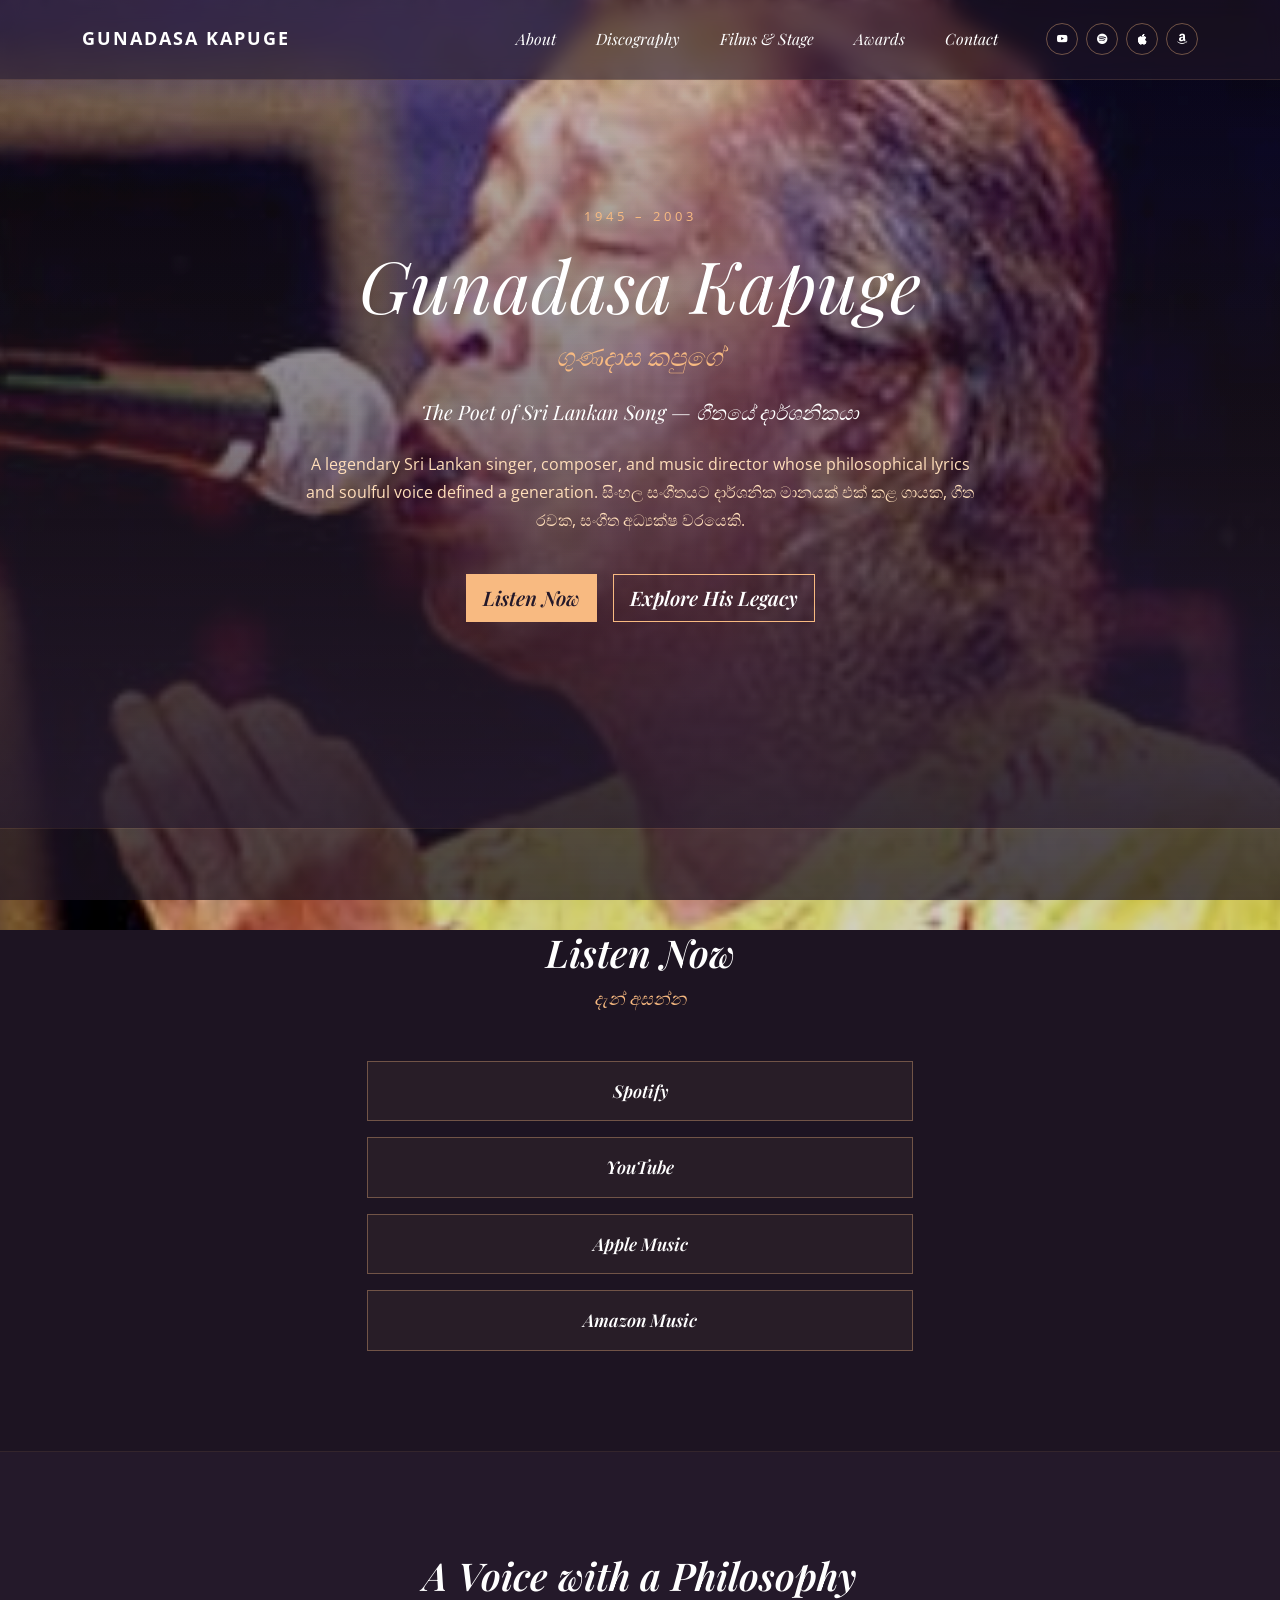
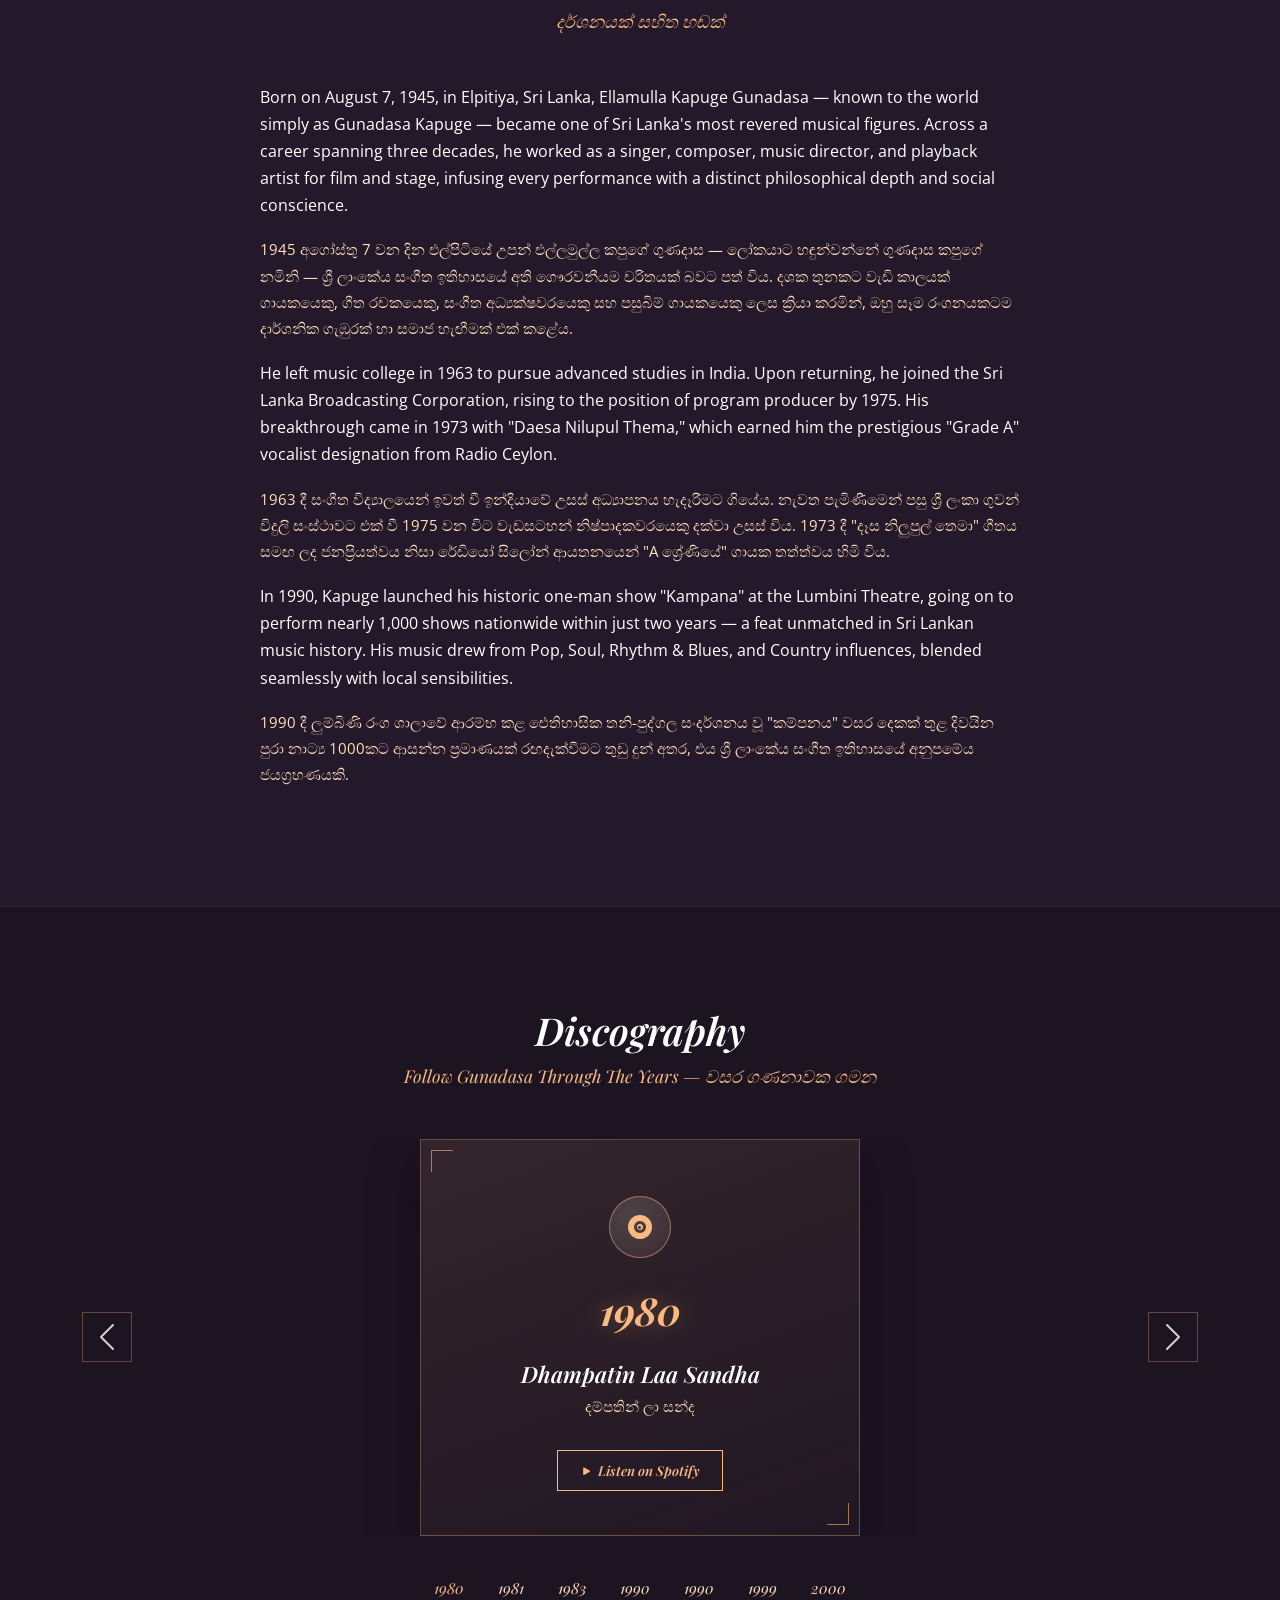
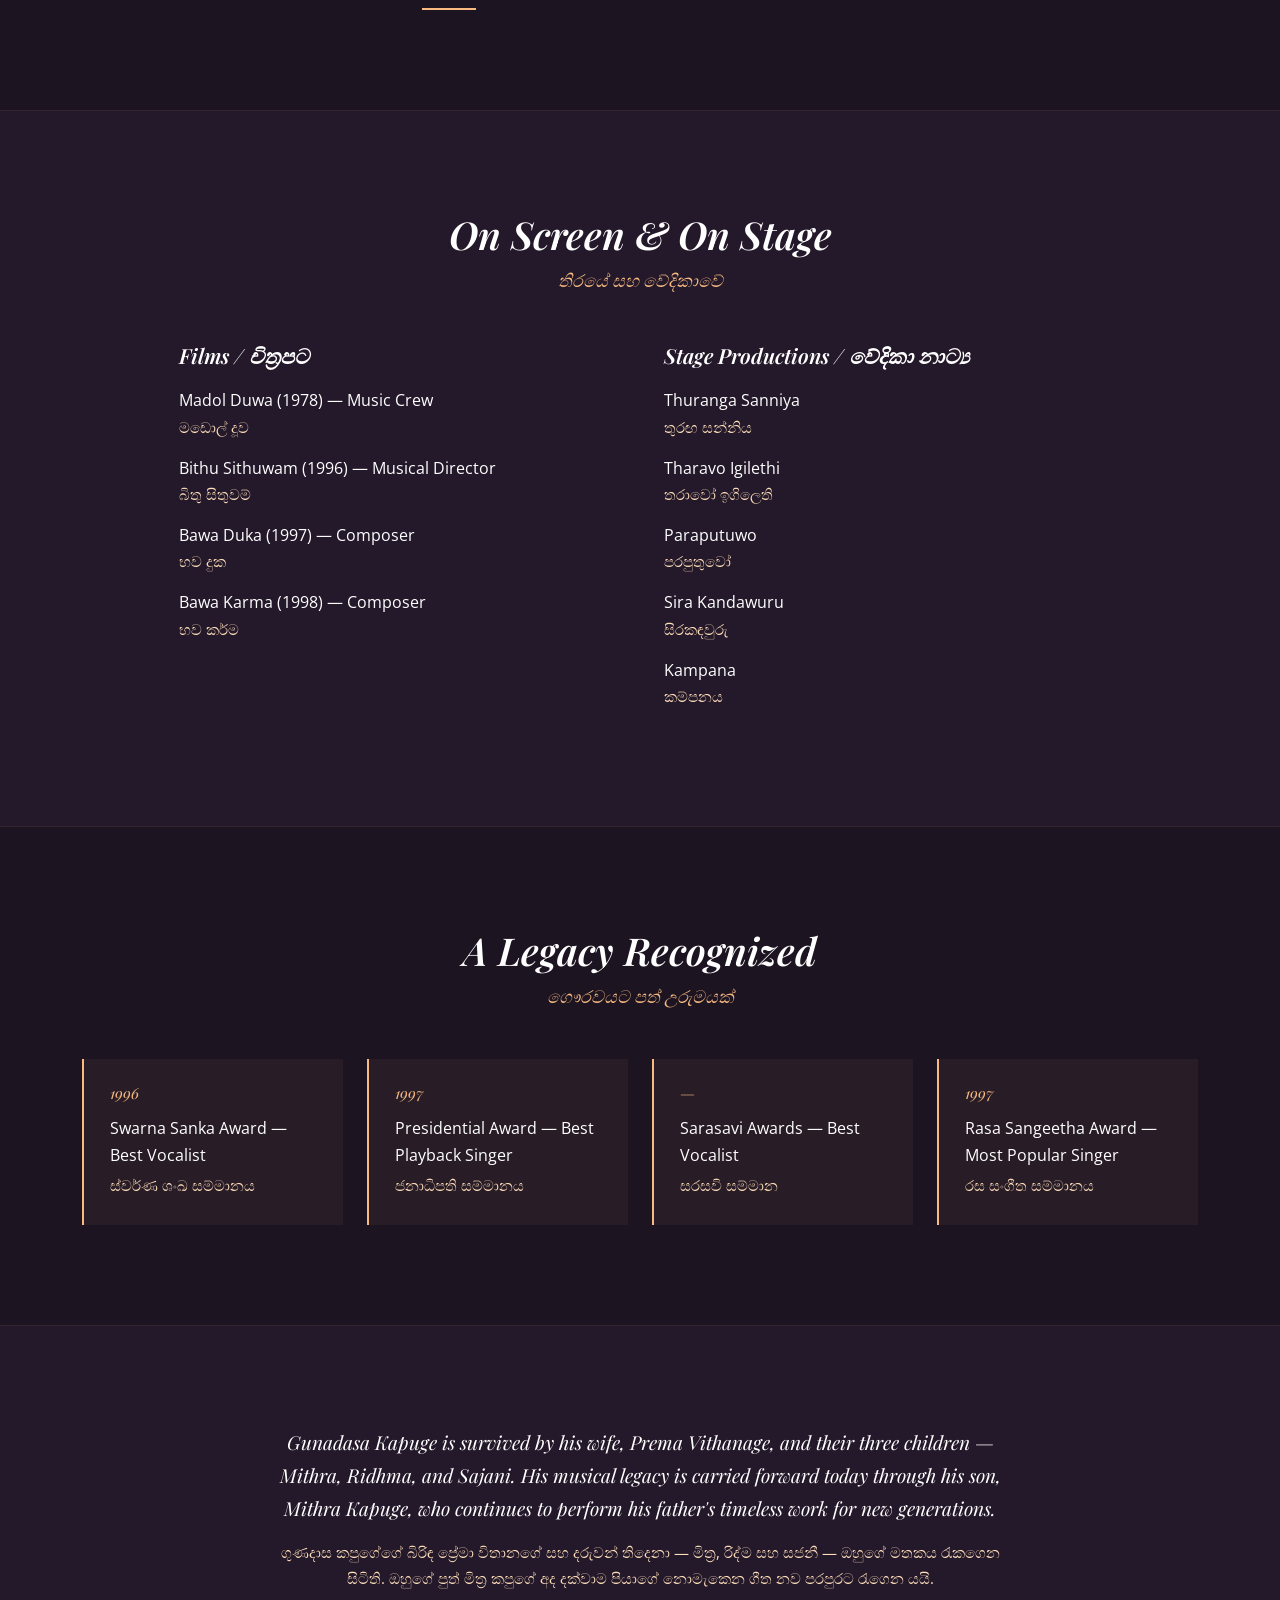
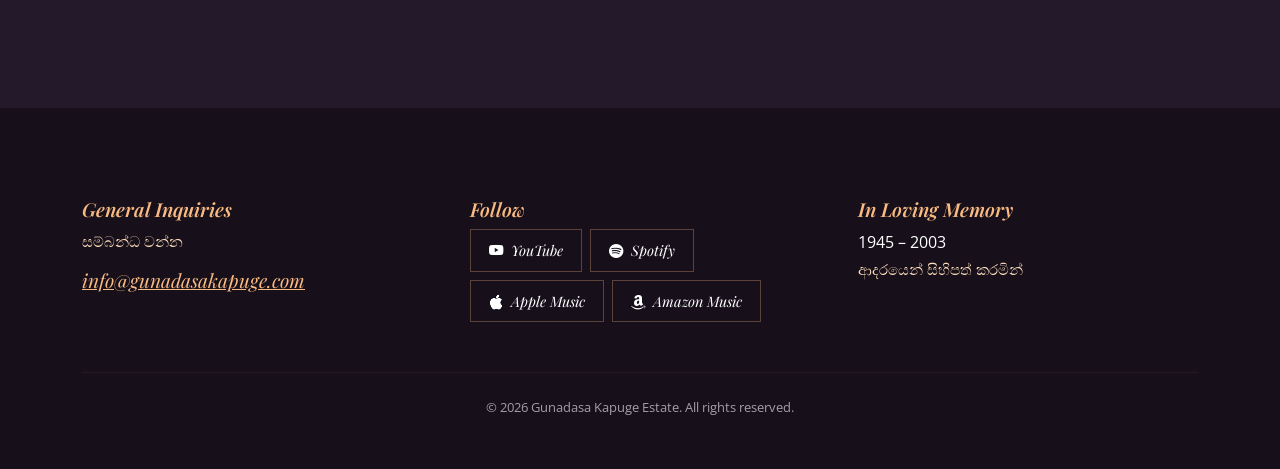
==== index.html @ 377a2db7 "Initial commit: Gunadasa Kapuge tribute website Bilingual (English/Sinhala) static site modeled on g" ====
<!DOCTYPE html>
<html lang="en">
<head>
<meta charset="UTF-8">
<meta name="viewport" content="width=device-width, initial-scale=1.0">
<title>Gunadasa Kapuge | ගුණදාස කපුගේ</title>

<link rel="preconnect" href="https://fonts.googleapis.com">
<link href="https://fonts.googleapis.com/css2?family=Playfair+Display:ital,wght@0,400;0,600;0,700;1,400;1,600&family=Open+Sans:wght@400;600&display=swap" rel="stylesheet">

<link href="https://cdn.jsdelivr.net/npm/bootstrap@5.3.3/dist/css/bootstrap.min.css" rel="stylesheet">
<link href="https://cdn.jsdelivr.net/npm/bootstrap-icons@1.11.3/font/bootstrap-icons.min.css" rel="stylesheet">
<link rel="stylesheet" href="style.css">
</head>
<body>

<div class="bg-fixed"></div>

<!-- NAVBAR -->
<nav class="navbar navbar-expand-lg navbar-dark fixed-top site-navbar">
  <div class="container">
    <a class="navbar-brand" href="#top">GUNADASA KAPUGE</a>
    <button class="navbar-toggler" type="button" data-bs-toggle="collapse" data-bs-target="#mainNav" aria-label="Toggle navigation menu">
      <span class="navbar-toggler-icon"></span>
    </button>
    <div class="collapse navbar-collapse justify-content-end" id="mainNav">
      <ul class="navbar-nav align-items-lg-center gap-lg-4">
        <li class="nav-item"><a class="nav-link" href="#about">About</a></li>
        <li class="nav-item"><a class="nav-link" href="#discography">Discography</a></li>
        <li class="nav-item"><a class="nav-link" href="#films">Films &amp; Stage</a></li>
        <li class="nav-item"><a class="nav-link" href="#awards">Awards</a></li>
        <li class="nav-item"><a class="nav-link" href="#contact">Contact</a></li>
        <li class="nav-item d-flex gap-2 mt-3 mt-lg-0 ms-lg-3">
          <a class="social-icon" href="https://www.youtube.com/results?search_query=Gunadasa+Kapuge" target="_blank" rel="noopener" aria-label="YouTube"><i class="bi bi-youtube"></i></a>
          <a class="social-icon" href="https://open.spotify.com/search/Gunadasa%20Kapuge" target="_blank" rel="noopener" aria-label="Spotify"><i class="bi bi-spotify"></i></a>
          <a class="social-icon" href="https://music.apple.com/search?term=Gunadasa%20Kapuge" target="_blank" rel="noopener" aria-label="Apple Music"><i class="bi bi-apple"></i></a>
          <a class="social-icon" href="https://www.amazon.com/s?k=Gunadasa+Kapuge" target="_blank" rel="noopener" aria-label="Amazon Music"><i class="bi bi-amazon"></i></a>
        </li>
      </ul>
    </div>
  </div>
</nav>

<main id="top">

  <!-- HERO -->
  <section class="hero d-flex align-items-center text-center">
    <div class="hero-overlay"></div>
    <div class="container position-relative hero-content">
      <p class="eyebrow hero-anim">1945 &ndash; 2003</p>
      <h1 class="display-2 hero-anim">Gunadasa Kapuge</h1>
      <p class="hero-native hero-anim">ගුණදාස කපුගේ</p>
      <p class="hero-tagline hero-anim">The Poet of Sri Lankan Song &mdash; ගීතයේ දාර්ශනිකයා</p>
      <p class="hero-desc mx-auto hero-anim">A legendary Sri Lankan singer, composer, and music director whose philosophical lyrics and soulful voice defined a generation. සිංහල සංගීතයට දාර්ශනික මානයක් එක් කළ ගායක, ගීත රචක, සංගීත අධ්‍යක්ෂ වරයෙකි.</p>
      <div class="d-flex justify-content-center gap-3 flex-wrap hero-anim">
        <a class="btn btn-cream btn-lg" href="#listen">Listen Now</a>
        <a class="btn btn-outline-cream btn-lg" href="#discography">Explore His Legacy</a>
      </div>
    </div>
  </section>

  <!-- LISTEN NOW -->
  <section id="listen" class="section section-panel">
    <div class="container text-center">
      <h2>Listen Now</h2>
      <p class="section-sub reveal">දැන් අසන්න</p>
      <div class="row justify-content-center">
        <div class="col-md-6">
          <div class="d-grid gap-3">
            <a class="btn btn-cream-outline-block" href="https://open.spotify.com/search/Gunadasa%20Kapuge" target="_blank" rel="noopener">Spotify</a>
            <a class="btn btn-cream-outline-block" href="https://www.youtube.com/results?search_query=Gunadasa+Kapuge" target="_blank" rel="noopener">YouTube</a>
            <a class="btn btn-cream-outline-block" href="https://music.apple.com/search?term=Gunadasa%20Kapuge" target="_blank" rel="noopener">Apple Music</a>
            <a class="btn btn-cream-outline-block" href="https://www.amazon.com/s?k=Gunadasa+Kapuge" target="_blank" rel="noopener">Amazon Music</a>
          </div>
        </div>
      </div>
    </div>
  </section>

  <!-- ABOUT -->
  <section id="about" class="section">
    <div class="container">
      <h2 class="text-center reveal">A Voice with a Philosophy</h2>
      <p class="section-sub reveal">දර්ශනයක් සහිත හඬක්</p>

      <div class="prose mx-auto reveal">
        <p>Born on August 7, 1945, in Elpitiya, Sri Lanka, Ellamulla Kapuge Gunadasa &mdash; known to the world simply as Gunadasa Kapuge &mdash; became one of Sri Lanka's most revered musical figures. Across a career spanning three decades, he worked as a singer, composer, music director, and playback artist for film and stage, infusing every performance with a distinct philosophical depth and social conscience.</p>
        <p class="native">1945 අගෝස්තු 7 වන දින එල්පිටියේ උපන් එල්ලමුල්ල කපුගේ ගුණදාස — ලෝකයාට හඳුන්වන්නේ ගුණදාස කපුගේ නමිනි — ශ්‍රී ලාංකේය සංගීත ඉතිහාසයේ අති ගෞරවනීයම චරිතයක් බවට පත් විය. දශක තුනකට වැඩි කාලයක් ගායකයෙකු, ගීත රචකයෙකු, සංගීත අධ්‍යක්ෂවරයෙකු සහ පසුබිම් ගායකයෙකු ලෙස ක්‍රියා කරමින්, ඔහු සෑම රංගනයකටම දාර්ශනික ගැඹුරක් හා සමාජ හැඟීමක් එක් කළේය.</p>

        <p>He left music college in 1963 to pursue advanced studies in India. Upon returning, he joined the Sri Lanka Broadcasting Corporation, rising to the position of program producer by 1975. His breakthrough came in 1973 with "Daesa Nilupul Thema," which earned him the prestigious "Grade A" vocalist designation from Radio Ceylon.</p>
        <p class="native">1963 දී සංගීත විද්‍යාලයෙන් ඉවත් වී ඉන්දියාවේ උසස් අධ්‍යාපනය හැදෑරීමට ගියේය. නැවත පැමිණීමෙන් පසු ශ්‍රී ලංකා ගුවන් විදුලි සංස්ථාවට එක් වී 1975 වන විට වැඩසටහන් නිෂ්පාදකවරයෙකු දක්වා උසස් විය. 1973 දී "දෑස නිලුපුල් තෙමා" ගීතය සමඟ ලද ජනප්‍රියත්වය නිසා රේඩියෝ සිලෝන් ආයතනයෙන් "A ශ්‍රේණියේ" ගායක තත්ත්වය හිමි විය.</p>

        <p>In 1990, Kapuge launched his historic one-man show "Kampana" at the Lumbini Theatre, going on to perform nearly 1,000 shows nationwide within just two years &mdash; a feat unmatched in Sri Lankan music history. His music drew from Pop, Soul, Rhythm &amp; Blues, and Country influences, blended seamlessly with local sensibilities.</p>
        <p class="native">1990 දී ලුම්බිණි රංග ශාලාවේ ආරම්භ කළ ඓතිහාසික තනි-පුද්ගල සංදර්ශනය වූ "කම්පනය" වසර දෙකක් තුළ දිවයින පුරා නාට්‍ය 1000කට ආසන්න ප්‍රමාණයක් රඟදැක්වීමට තුඩු දුන් අතර, එය ශ්‍රී ලාංකේය සංගීත ඉතිහාසයේ අනුපමේය ජයග්‍රහණයකි.</p>
      </div>
    </div>
  </section>

  <!-- DISCOGRAPHY CAROUSEL -->
  <section id="discography" class="section section-panel">
    <div class="container">
      <h2 class="text-center reveal">Discography</h2>
      <p class="section-sub reveal">Follow Gunadasa Through The Years &mdash; වසර ගණනාවක ගමන</p>

      <div id="discoCarousel" class="carousel slide" data-bs-ride="carousel" data-bs-interval="4000">
        <div class="carousel-inner">

          <div class="carousel-item active">
            <div class="disco-slide-single mx-auto">
              <div class="disco-disc"><i class="bi bi-vinyl-fill"></i></div>
              <span class="disco-year-big">1980</span>
              <h3>Dhampatin Laa Sandha</h3>
              <p class="native">දම්පතින් ලා සන්ද</p>
              <a class="btn btn-cream-outline disco-listen" href="https://open.spotify.com/search/Dhampatin%20Laa%20Sandha%20Gunadasa%20Kapuge" target="_blank" rel="noopener"><i class="bi bi-play-fill me-1"></i>Listen on Spotify</a>
            </div>
          </div>

          <div class="carousel-item">
            <div class="disco-slide-single mx-auto">
              <div class="disco-disc"><i class="bi bi-vinyl-fill"></i></div>
              <span class="disco-year-big">1981</span>
              <h3>Seethala Sanda Eliye</h3>
              <p class="native">සීතල සඳ එළියේ</p>
              <a class="btn btn-cream-outline disco-listen" href="https://open.spotify.com/search/Seethala%20Sanda%20Eliye%20Gunadasa%20Kapuge" target="_blank" rel="noopener"><i class="bi bi-play-fill me-1"></i>Listen on Spotify</a>
            </div>
          </div>

          <div class="carousel-item">
            <div class="disco-slide-single mx-auto">
              <div class="disco-disc"><i class="bi bi-vinyl-fill"></i></div>
              <span class="disco-year-big">1983</span>
              <h3>Unmada Sithuwam</h3>
              <p class="native">උන්මාද සිතුවම්</p>
              <a class="btn btn-cream-outline disco-listen" href="https://open.spotify.com/search/Unmada%20Sithuwam%20Gunadasa%20Kapuge" target="_blank" rel="noopener"><i class="bi bi-play-fill me-1"></i>Listen on Spotify</a>
            </div>
          </div>

          <div class="carousel-item">
            <div class="disco-slide-single mx-auto">
              <div class="disco-disc"><i class="bi bi-vinyl-fill"></i></div>
              <span class="disco-year-big">1990</span>
              <h3>Kampana</h3>
              <p class="native">කම්පනය</p>
              <a class="btn btn-cream-outline disco-listen" href="https://open.spotify.com/search/Kampana%20Gunadasa%20Kapuge" target="_blank" rel="noopener"><i class="bi bi-play-fill me-1"></i>Listen on Spotify</a>
            </div>
          </div>

          <div class="carousel-item">
            <div class="disco-slide-single mx-auto">
              <div class="disco-disc"><i class="bi bi-vinyl-fill"></i></div>
              <span class="disco-year-big">1990</span>
              <h3>Piya Satahan</h3>
              <p class="native">පිය සටහන්</p>
              <a class="btn btn-cream-outline disco-listen" href="https://open.spotify.com/search/Piya%20Satahan%20Gunadasa%20Kapuge" target="_blank" rel="noopener"><i class="bi bi-play-fill me-1"></i>Listen on Spotify</a>
            </div>
          </div>

          <div class="carousel-item">
            <div class="disco-slide-single mx-auto">
              <div class="disco-disc"><i class="bi bi-vinyl-fill"></i></div>
              <span class="disco-year-big">1999</span>
              <h3>Irabatu Taruwa</h3>
              <p class="native">ඉරබටු තරුව</p>
              <a class="btn btn-cream-outline disco-listen" href="https://open.spotify.com/search/Irabatu%20Taruwa%20Gunadasa%20Kapuge" target="_blank" rel="noopener"><i class="bi bi-play-fill me-1"></i>Listen on Spotify</a>
            </div>
          </div>

          <div class="carousel-item">
            <div class="disco-slide-single mx-auto">
              <div class="disco-disc"><i class="bi bi-vinyl-fill"></i></div>
              <span class="disco-year-big">2000</span>
              <h3>Sanda Ree Sihine</h3>
              <p class="native">සඳ රෑ සිහිනේ</p>
              <a class="btn btn-cream-outline disco-listen" href="https://open.spotify.com/search/Sanda%20Ree%20Sihine%20Gunadasa%20Kapuge" target="_blank" rel="noopener"><i class="bi bi-play-fill me-1"></i>Listen on Spotify</a>
            </div>
          </div>

        </div>

        <button class="carousel-control-prev" type="button" data-bs-target="#discoCarousel" data-bs-slide="prev" aria-label="Previous album">
          <span class="carousel-control-prev-icon"></span>
        </button>
        <button class="carousel-control-next" type="button" data-bs-target="#discoCarousel" data-bs-slide="next" aria-label="Next album">
          <span class="carousel-control-next-icon"></span>
        </button>
      </div>

      <div class="disco-year-strip">
        <button type="button" data-bs-target="#discoCarousel" data-bs-slide-to="0" class="active">1980</button>
        <button type="button" data-bs-target="#discoCarousel" data-bs-slide-to="1">1981</button>
        <button type="button" data-bs-target="#discoCarousel" data-bs-slide-to="2">1983</button>
        <button type="button" data-bs-target="#discoCarousel" data-bs-slide-to="3">1990</button>
        <button type="button" data-bs-target="#discoCarousel" data-bs-slide-to="4">1990</button>
        <button type="button" data-bs-target="#discoCarousel" data-bs-slide-to="5">1999</button>
        <button type="button" data-bs-target="#discoCarousel" data-bs-slide-to="6">2000</button>
      </div>
    </div>
  </section>

  <!-- FILMS & STAGE -->
  <section id="films" class="section">
    <div class="container">
      <h2 class="text-center reveal">On Screen &amp; On Stage</h2>
      <p class="section-sub reveal">තිරයේ සහ වේදිකාවේ</p>

      <div class="row justify-content-center g-5">
        <div class="col-md-5 reveal">
          <h3>Films / චිත්‍රපට</h3>
          <ul class="list-unstyled">
            <li>Madol Duwa (1978) &mdash; Music Crew <span class="native d-block">මඩොල් දූව</span></li>
            <li>Bithu Sithuwam (1996) &mdash; Musical Director <span class="native d-block">බිතු සිතුවම්</span></li>
            <li>Bawa Duka (1997) &mdash; Composer <span class="native d-block">භව දුක</span></li>
            <li>Bawa Karma (1998) &mdash; Composer <span class="native d-block">භව කර්ම</span></li>
          </ul>
        </div>
        <div class="col-md-5 reveal">
          <h3>Stage Productions / වේදිකා නාට්‍ය</h3>
          <ul class="list-unstyled">
            <li>Thuranga Sanniya <span class="native d-block">තුරඟ සන්නිය</span></li>
            <li>Tharavo Igilethi <span class="native d-block">තරාවෝ ඉගිලෙති</span></li>
            <li>Paraputuwo <span class="native d-block">පරපුතුවෝ</span></li>
            <li>Sira Kandawuru <span class="native d-block">සිරකඳවුරු</span></li>
            <li>Kampana <span class="native d-block">කම්පනය</span></li>
          </ul>
        </div>
      </div>
    </div>
  </section>

  <!-- AWARDS -->
  <section id="awards" class="section section-panel">
    <div class="container">
      <h2 class="text-center reveal">A Legacy Recognized</h2>
      <p class="section-sub reveal">ගෞරවයට පත් උරුමයක්</p>

      <div class="row g-4">
        <div class="col-md-6 col-lg-3">
          <div class="award-card h-100 reveal">
            <span class="award-year">1996</span>
            <p>Swarna Sanka Award &mdash; Best Vocalist</p>
            <p class="native">ස්වර්ණ ශංඛ සම්මානය</p>
          </div>
        </div>
        <div class="col-md-6 col-lg-3">
          <div class="award-card h-100 reveal">
            <span class="award-year">1997</span>
            <p>Presidential Award &mdash; Best Playback Singer</p>
            <p class="native">ජනාධිපති සම්මානය</p>
          </div>
        </div>
        <div class="col-md-6 col-lg-3">
          <div class="award-card h-100 reveal">
            <span class="award-year">&mdash;</span>
            <p>Sarasavi Awards &mdash; Best Vocalist</p>
            <p class="native">සරසවි සම්මාන</p>
          </div>
        </div>
        <div class="col-md-6 col-lg-3">
          <div class="award-card h-100 reveal">
            <span class="award-year">1997</span>
            <p>Rasa Sangeetha Award &mdash; Most Popular Singer</p>
            <p class="native">රස සංගීත සම්මානය</p>
          </div>
        </div>
      </div>
    </div>
  </section>

  <!-- LEGACY -->
  <section id="legacy" class="section legacy text-center">
    <div class="container">
      <p class="legacy-lead mx-auto reveal">Gunadasa Kapuge is survived by his wife, Prema Vithanage, and their three children &mdash; Mithra, Ridhma, and Sajani. His musical legacy is carried forward today through his son, Mithra Kapuge, who continues to perform his father's timeless work for new generations.</p>
      <p class="native mx-auto">ගුණදාස කපුගේගේ බිරිඳ ප්‍රේමා විතානගේ සහ දරුවන් තිදෙනා — මිත්‍ර, රිද්ම සහ සජනී — ඔහුගේ මතකය රැකගෙන සිටිති. ඔහුගේ පුත් මිත්‍ර කපුගේ අද දක්වාම පියාගේ නොමැකෙන ගීත නව පරපුරට රැගෙන යයි.</p>
    </div>
  </section>

</main>

<!-- FOOTER -->
<footer id="contact" class="site-footer">
  <div class="container">
    <div class="row text-center text-md-start g-5">
      <div class="col-md-4 reveal">
        <h5>General Inquiries</h5>
        <p class="native mb-2">සම්බන්ධ වන්න</p>
        <a class="footer-email" href="mailto:info@gunadasakapuge.com">info@gunadasakapuge.com</a>
      </div>
      <div class="col-md-4 reveal">
        <h5>Follow</h5>
        <div class="d-flex gap-2 flex-wrap justify-content-center justify-content-md-start footer-social">
          <a href="https://www.youtube.com/results?search_query=Gunadasa+Kapuge" target="_blank" rel="noopener"><i class="bi bi-youtube me-1"></i> YouTube</a>
          <a href="https://open.spotify.com/search/Gunadasa%20Kapuge" target="_blank" rel="noopener"><i class="bi bi-spotify me-1"></i> Spotify</a>
          <a href="https://music.apple.com/search?term=Gunadasa%20Kapuge" target="_blank" rel="noopener"><i class="bi bi-apple me-1"></i> Apple Music</a>
          <a href="https://www.amazon.com/s?k=Gunadasa+Kapuge" target="_blank" rel="noopener"><i class="bi bi-amazon me-1"></i> Amazon Music</a>
        </div>
      </div>
      <div class="col-md-4 reveal">
        <h5>In Loving Memory</h5>
        <p class="footer-note mb-0">1945 &ndash; 2003</p>
        <p class="native">ආදරයෙන් සිහිපත් කරමින්</p>
      </div>
    </div>

    <hr class="footer-divider">
    <p class="copyright text-center mb-0">&copy; <span id="year"></span> Gunadasa Kapuge Estate. All rights reserved.</p>
  </div>
</footer>

<script src="https://cdn.jsdelivr.net/npm/bootstrap@5.3.3/dist/js/bootstrap.bundle.min.js"></script>
<script src="script.js"></script>
</body>
</html>
---- style.css ----
:root {
  --color-cream: #F8BA81;
  --color-cream-dark: #FFDEBA;
  --color-dark: #24192A;
  --color-text: #FFFFFF;
  --color-text-muted: #FFDEBA;
  --font-display: 'Playfair Display', Georgia, serif;
  --font-body: 'Open Sans', Arial, sans-serif;
}

body {
  margin: 0;
  font-family: var(--font-body);
  color: var(--color-text);
  background: var(--color-dark);
  line-height: 1.7;
  position: relative;
  overflow-x: hidden;
}

.bg-fixed {
  position: fixed;
  inset: -30px;
  background: url('background_image.jpeg') center 20% / cover no-repeat;
  filter: blur(var(--scroll-blur, 0px)) brightness(var(--scroll-brightness, 1)) saturate(1.1);
  z-index: -2;
  will-change: filter;
}

body::before {
  content: "";
  position: fixed;
  inset: 0;
  background: linear-gradient(180deg, rgba(36,25,42,0.15), rgba(36,25,42,0.75));
  z-index: -1;
}

h1, h2, h3, h5 {
  font-family: var(--font-display);
  font-style: italic;
  font-weight: 600;
  color: var(--color-text);
}

h2 { font-size: 2.4rem; margin-bottom: 8px; }
h5 { color: var(--color-cream); font-size: 1.2rem; }

.section-sub {
  text-align: center;
  color: var(--color-cream);
  font-family: var(--font-display);
  font-style: italic;
  font-size: 1.1rem;
  margin-bottom: 48px;
  opacity: 0.9;
}

a { color: var(--color-cream); transition: color 0.25s ease, background 0.25s ease; }

.native { color: var(--color-text-muted); font-size: 0.96em; }

/* SCROLL REVEAL */
.reveal {
  opacity: 0;
  transform: translateY(32px);
  transition: opacity 0.8s ease, transform 0.8s ease;
}
.reveal.in-view {
  opacity: 1;
  transform: translateY(0);
}

/* NAVBAR */
.site-navbar {
  background: rgba(36, 25, 42, 0.55);
  -webkit-backdrop-filter: blur(10px);
  backdrop-filter: blur(10px);
  border-bottom: 1px solid rgba(248, 186, 129, 0.15);
  padding: 18px 0;
  transition: background 0.3s ease, padding 0.3s ease;
}

.site-navbar.scrolled {
  background: rgba(36, 25, 42, 0.85);
  padding: 10px 0;
}

.navbar-brand {
  font-family: var(--font-body);
  font-weight: 700;
  letter-spacing: 2px;
  font-size: 1.1rem;
  color: var(--color-text) !important;
}

.nav-link {
  font-family: var(--font-display);
  font-style: italic;
  font-size: 0.98rem;
  color: var(--color-text) !important;
  position: relative;
  transition: color 0.25s ease;
}

.nav-link::after {
  content: "";
  position: absolute;
  left: 0;
  bottom: -2px;
  width: 0;
  height: 1px;
  background: var(--color-cream);
  transition: width 0.3s ease;
}

.nav-link:hover { color: var(--color-cream) !important; }
.nav-link:hover::after { width: 100%; }

.social-icon {
  width: 32px;
  height: 32px;
  border-radius: 50%;
  border: 1px solid rgba(248, 186, 129, 0.4);
  color: var(--color-text) !important;
  display: flex;
  align-items: center;
  justify-content: center;
  font-size: 0.65rem;
  font-weight: 700;
  text-decoration: none;
  transition: background 0.25s ease, color 0.25s ease, transform 0.25s ease;
}

.social-icon:hover { background: var(--color-cream); color: var(--color-dark) !important; transform: translateY(-2px); }

/* HERO */
.hero {
  position: relative;
  min-height: 92vh;
}

.hero-overlay {
  position: absolute;
  inset: 0;
  background: linear-gradient(180deg, rgba(36,25,42,0.05) 0%, rgba(36,25,42,0.25) 55%, rgba(36,25,42,0.75) 100%);
}

.hero .container { position: relative; z-index: 1; }

.hero-anim {
  opacity: 0;
  transform: translateY(24px);
  animation: heroFadeUp 0.9s ease forwards;
}
.hero-content > .hero-anim:nth-of-type(1) { animation-delay: 0.1s; }
.hero-content > .hero-anim:nth-of-type(2) { animation-delay: 0.28s; }
.hero-content > .hero-anim:nth-of-type(3) { animation-delay: 0.46s; }
.hero-content > .hero-anim:nth-of-type(4) { animation-delay: 0.64s; }
.hero-content > .hero-anim:nth-of-type(5) { animation-delay: 0.82s; }
.hero-content > .hero-anim:nth-of-type(6) { animation-delay: 1s; }

@keyframes heroFadeUp {
  to { opacity: 1; transform: translateY(0); }
}

.eyebrow {
  letter-spacing: 4px;
  text-transform: uppercase;
  font-size: 0.8rem;
  color: var(--color-cream);
  margin-bottom: 14px;
}

.hero h1 { margin-bottom: 6px; }

.hero-native {
  font-family: var(--font-display);
  font-style: italic;
  font-size: 1.6rem;
  color: var(--color-cream);
  margin: 0 0 18px;
}

.hero-tagline {
  font-family: var(--font-display);
  font-style: italic;
  font-size: 1.25rem;
  color: var(--color-text);
  margin-bottom: 22px;
}

.hero-desc {
  max-width: 680px;
  color: var(--color-text-muted);
  font-size: 1.02rem;
  margin-bottom: 40px;
}

/* BUTTONS */
.btn-cream, .btn-outline-cream, .btn-cream-outline, .btn-cream-outline-block {
  font-family: var(--font-display);
  font-style: italic;
  font-weight: 600;
  border-radius: 0;
  transition: background 0.3s ease, color 0.3s ease, transform 0.25s ease, box-shadow 0.3s ease;
}

.btn-cream {
  background: var(--color-cream);
  color: var(--color-dark);
  border: 1px solid var(--color-cream);
}
.btn-cream:hover { background: var(--color-cream-dark); color: var(--color-dark); transform: translateY(-2px); box-shadow: 0 10px 24px rgba(0,0,0,0.25); }

.btn-outline-cream {
  background: transparent;
  color: var(--color-text);
  border: 1px solid var(--color-cream);
}
.btn-outline-cream:hover { background: rgba(248, 186, 129, 0.15); color: var(--color-text); transform: translateY(-2px); }

.btn-cream-outline {
  background: transparent;
  color: var(--color-cream);
  border: 1px solid var(--color-cream);
  padding: 9px 22px;
  font-size: 0.85rem;
}
.btn-cream-outline:hover { background: var(--color-cream); color: var(--color-dark); transform: translateY(-2px); }

.btn-cream-outline-block {
  background: rgba(248, 186, 129, 0.05);
  color: var(--color-text);
  border: 1px solid rgba(248, 186, 129, 0.35);
  padding: 16px;
  font-size: 1.1rem;
}
.btn-cream-outline-block:hover { background: var(--color-cream); color: var(--color-dark); transform: translateY(-2px); box-shadow: 0 10px 24px rgba(0,0,0,0.25); }

/* SECTIONS */
.section { padding: 100px 0; }

.section-panel {
  background: rgba(0, 0, 0, 0.18);
  border-top: 1px solid rgba(248, 186, 129, 0.1);
  border-bottom: 1px solid rgba(248, 186, 129, 0.1);
}

.prose { max-width: 760px; }
.prose p { margin-bottom: 18px; color: var(--color-text); }
.prose p.native { color: var(--color-text-muted); }

/* DISCOGRAPHY CAROUSEL */
#discoCarousel { padding: 0 60px; }

.disco-slide-single {
  position: relative;
  max-width: 440px;
  text-align: center;
  padding: 56px 36px 44px;
  background: linear-gradient(160deg, rgba(248, 186, 129, 0.1), rgba(248, 186, 129, 0.02));
  border: 1px solid rgba(248, 186, 129, 0.3);
  box-shadow: 0 20px 45px rgba(0, 0, 0, 0.35);
  transition: transform 0.35s ease, box-shadow 0.35s ease, background 0.35s ease;
}
.disco-slide-single::before,
.disco-slide-single::after {
  content: "";
  position: absolute;
  width: 22px;
  height: 22px;
  border: 1px solid var(--color-cream);
  opacity: 0.6;
}
.disco-slide-single::before { top: 10px; left: 10px; border-right: none; border-bottom: none; }
.disco-slide-single::after { bottom: 10px; right: 10px; border-left: none; border-top: none; }

.disco-slide-single:hover {
  transform: translateY(-8px);
  background: linear-gradient(160deg, rgba(248, 186, 129, 0.18), rgba(248, 186, 129, 0.04));
  box-shadow: 0 26px 55px rgba(0, 0, 0, 0.45);
}

.disco-disc {
  width: 62px;
  height: 62px;
  margin: 0 auto 20px;
  border-radius: 50%;
  background: radial-gradient(circle at 35% 30%, rgba(255,255,255,0.15), rgba(248,186,129,0.08));
  border: 1px solid rgba(248, 186, 129, 0.5);
  display: flex;
  align-items: center;
  justify-content: center;
  font-size: 1.5rem;
  color: var(--color-cream);
  animation: discSpin 8s linear infinite;
  animation-play-state: paused;
}
.disco-slide-single:hover .disco-disc { animation-play-state: running; }

@keyframes discSpin {
  to { transform: rotate(360deg); }
}

.disco-year-big {
  display: inline-block;
  font-family: var(--font-display);
  font-style: italic;
  font-weight: 700;
  color: var(--color-cream);
  font-size: 2.4rem;
  margin-bottom: 18px;
  text-shadow: 0 0 24px rgba(248, 186, 129, 0.35);
}

.disco-slide-single h3 { font-size: 1.4rem; margin-bottom: 6px; }
.disco-slide-single .native { display: block; margin-bottom: 30px; }

.disco-listen {
  transition: background 0.3s ease, color 0.3s ease, transform 0.25s ease;
}
.disco-slide-single:hover .disco-listen {
  transform: translateY(-2px);
}

.carousel-control-prev, .carousel-control-next {
  width: 50px;
  height: 50px;
  top: 50%;
  transform: translateY(-50%);
  border: 1px solid rgba(248, 186, 129, 0.4);
  opacity: 0.8;
  transition: background 0.25s ease, opacity 0.25s ease;
}
.carousel-control-prev:hover, .carousel-control-next:hover {
  background: rgba(248, 186, 129, 0.15);
  opacity: 1;
}
.carousel-control-prev { left: 0; }
.carousel-control-next { right: 0; }

.disco-year-strip {
  display: flex;
  justify-content: center;
  flex-wrap: wrap;
  gap: 10px;
  margin-top: 34px;
}

.disco-year-strip button {
  background: transparent;
  border: none;
  border-bottom: 2px solid transparent;
  color: var(--color-text-muted);
  font-family: var(--font-display);
  font-style: italic;
  font-size: 0.95rem;
  padding: 6px 12px;
  cursor: pointer;
  transition: color 0.25s ease, border-color 0.25s ease;
}
.disco-year-strip button:hover { color: var(--color-text); }
.disco-year-strip button.active { color: var(--color-cream); border-bottom-color: var(--color-cream); }

/* FILMS & STAGE */
#films h3 { font-size: 1.3rem; margin-bottom: 20px; }
#films li { margin-bottom: 14px; color: var(--color-text); }

/* AWARDS */
.award-card {
  background: rgba(248, 186, 129, 0.05);
  border-left: 2px solid var(--color-cream);
  padding: 22px 26px;
  transition: transform 0.3s ease, background 0.3s ease;
}
.award-card:hover { transform: translateY(-4px); background: rgba(248, 186, 129, 0.1); }

.award-year {
  display: block;
  font-family: var(--font-display);
  font-style: italic;
  color: var(--color-cream);
  font-size: 0.95rem;
  margin-bottom: 8px;
}

.award-card p { margin: 4px 0; color: var(--color-text-muted); }
.award-card p:first-of-type { color: var(--color-text); }

/* LEGACY */
.legacy { color: var(--color-text-muted); }
.legacy-lead {
  max-width: 760px;
  font-family: var(--font-display);
  font-style: italic;
  font-size: 1.2rem;
  color: var(--color-text);
}
.legacy .native { max-width: 760px; }

/* FOOTER */
.site-footer {
  padding: 90px 0 50px;
  background: rgba(0, 0, 0, 0.35);
}

.footer-email {
  display: inline-block;
  font-family: var(--font-display);
  font-style: italic;
  color: var(--color-cream);
  font-size: 1.2rem;
}

.footer-social a {
  padding: 8px 18px;
  border: 1px solid rgba(248, 186, 129, 0.3);
  font-family: var(--font-display);
  font-style: italic;
  font-size: 0.9rem;
  text-decoration: none;
  color: var(--color-text);
  transition: background 0.25s ease, color 0.25s ease;
}
.footer-social a:hover { background: var(--color-cream); color: var(--color-dark); }

.footer-note { color: var(--color-text); margin-bottom: 4px; }

.footer-divider { border-color: rgba(248, 186, 129, 0.2); margin: 50px 0 24px; }

.copyright { font-size: 0.8rem; opacity: 0.6; }

@media (max-width: 991px) {
  .hero h1 { font-size: 2.6rem; }
  .hero-native { font-size: 1.2rem; }
  .hero-tagline { font-size: 1.05rem; }
  .navbar-nav { text-align: center; margin-top: 16px; }
  #discoCarousel { padding: 0 44px; }
  .carousel-control-prev, .carousel-control-next { width: 38px; height: 38px; }
}

@media (prefers-reduced-motion: reduce) {
  .reveal, .hero-anim { opacity: 1; transform: none; animation: none; transition: none; }
}
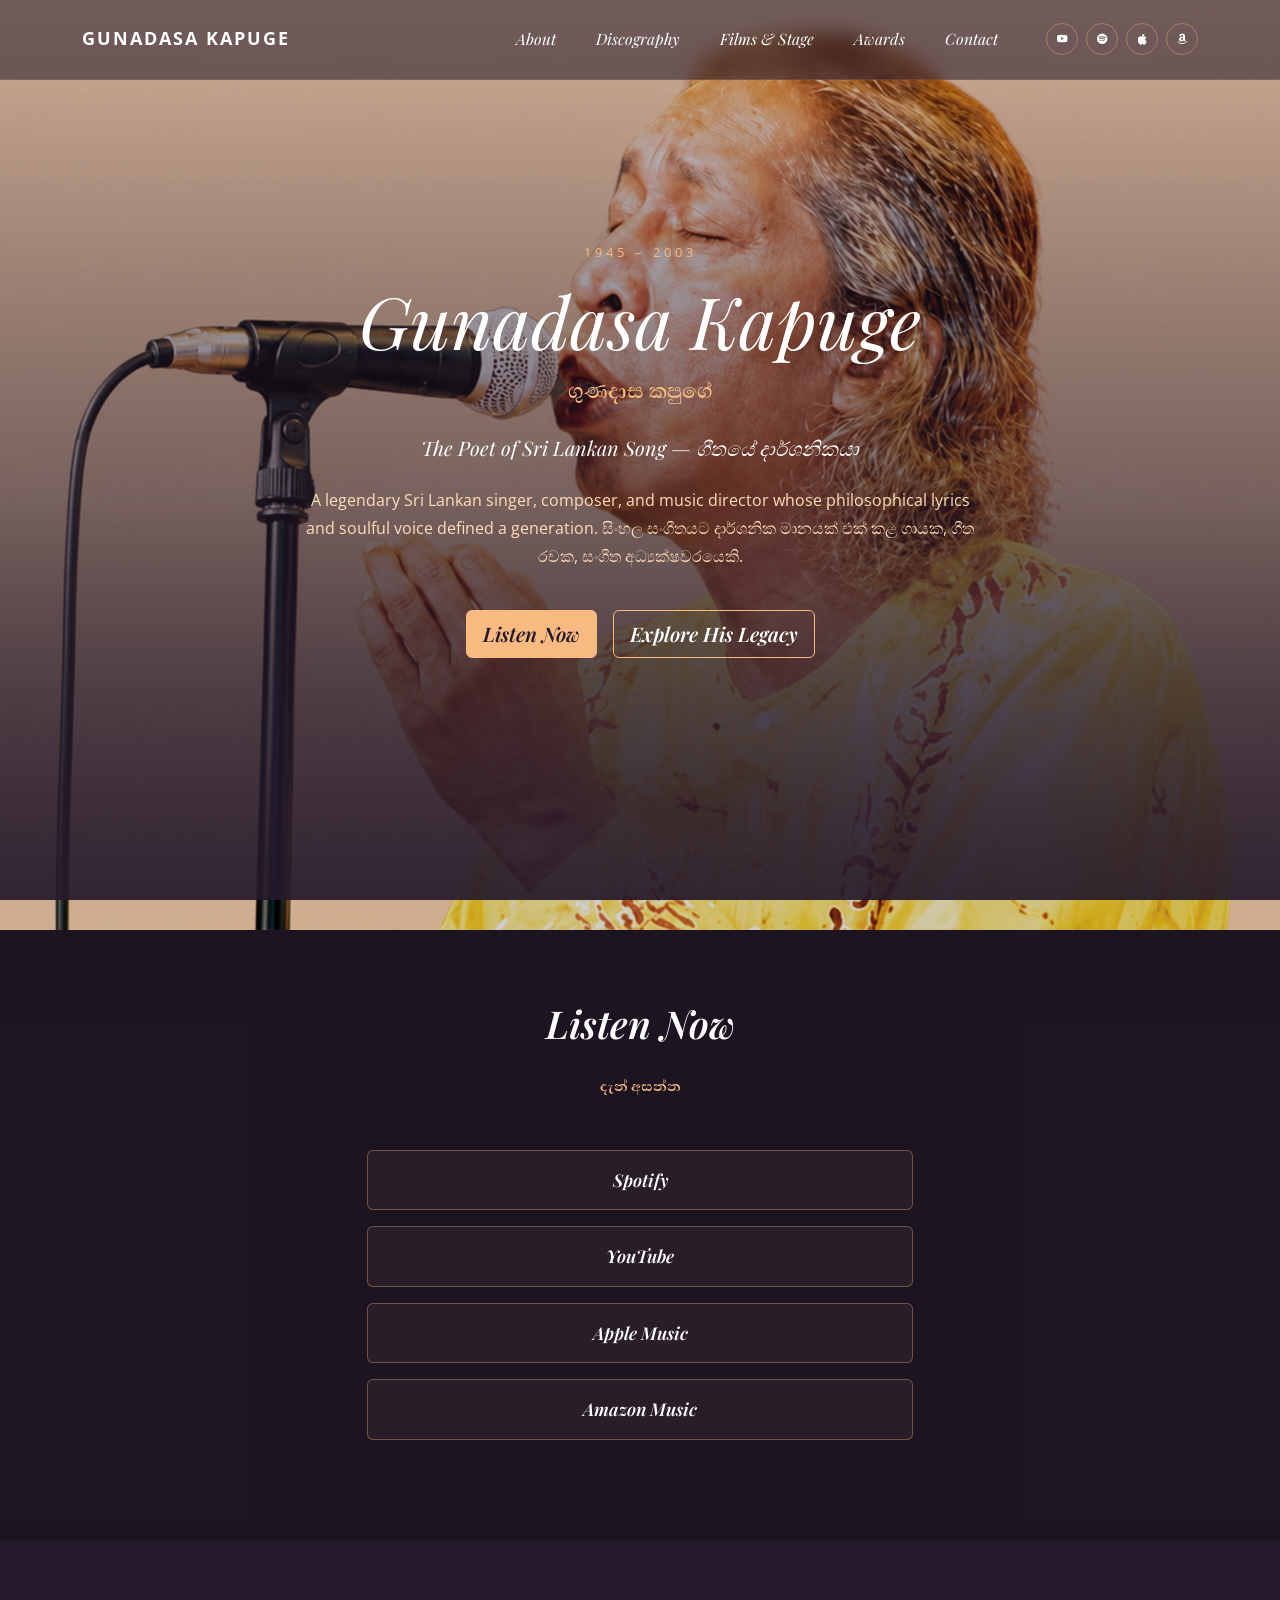
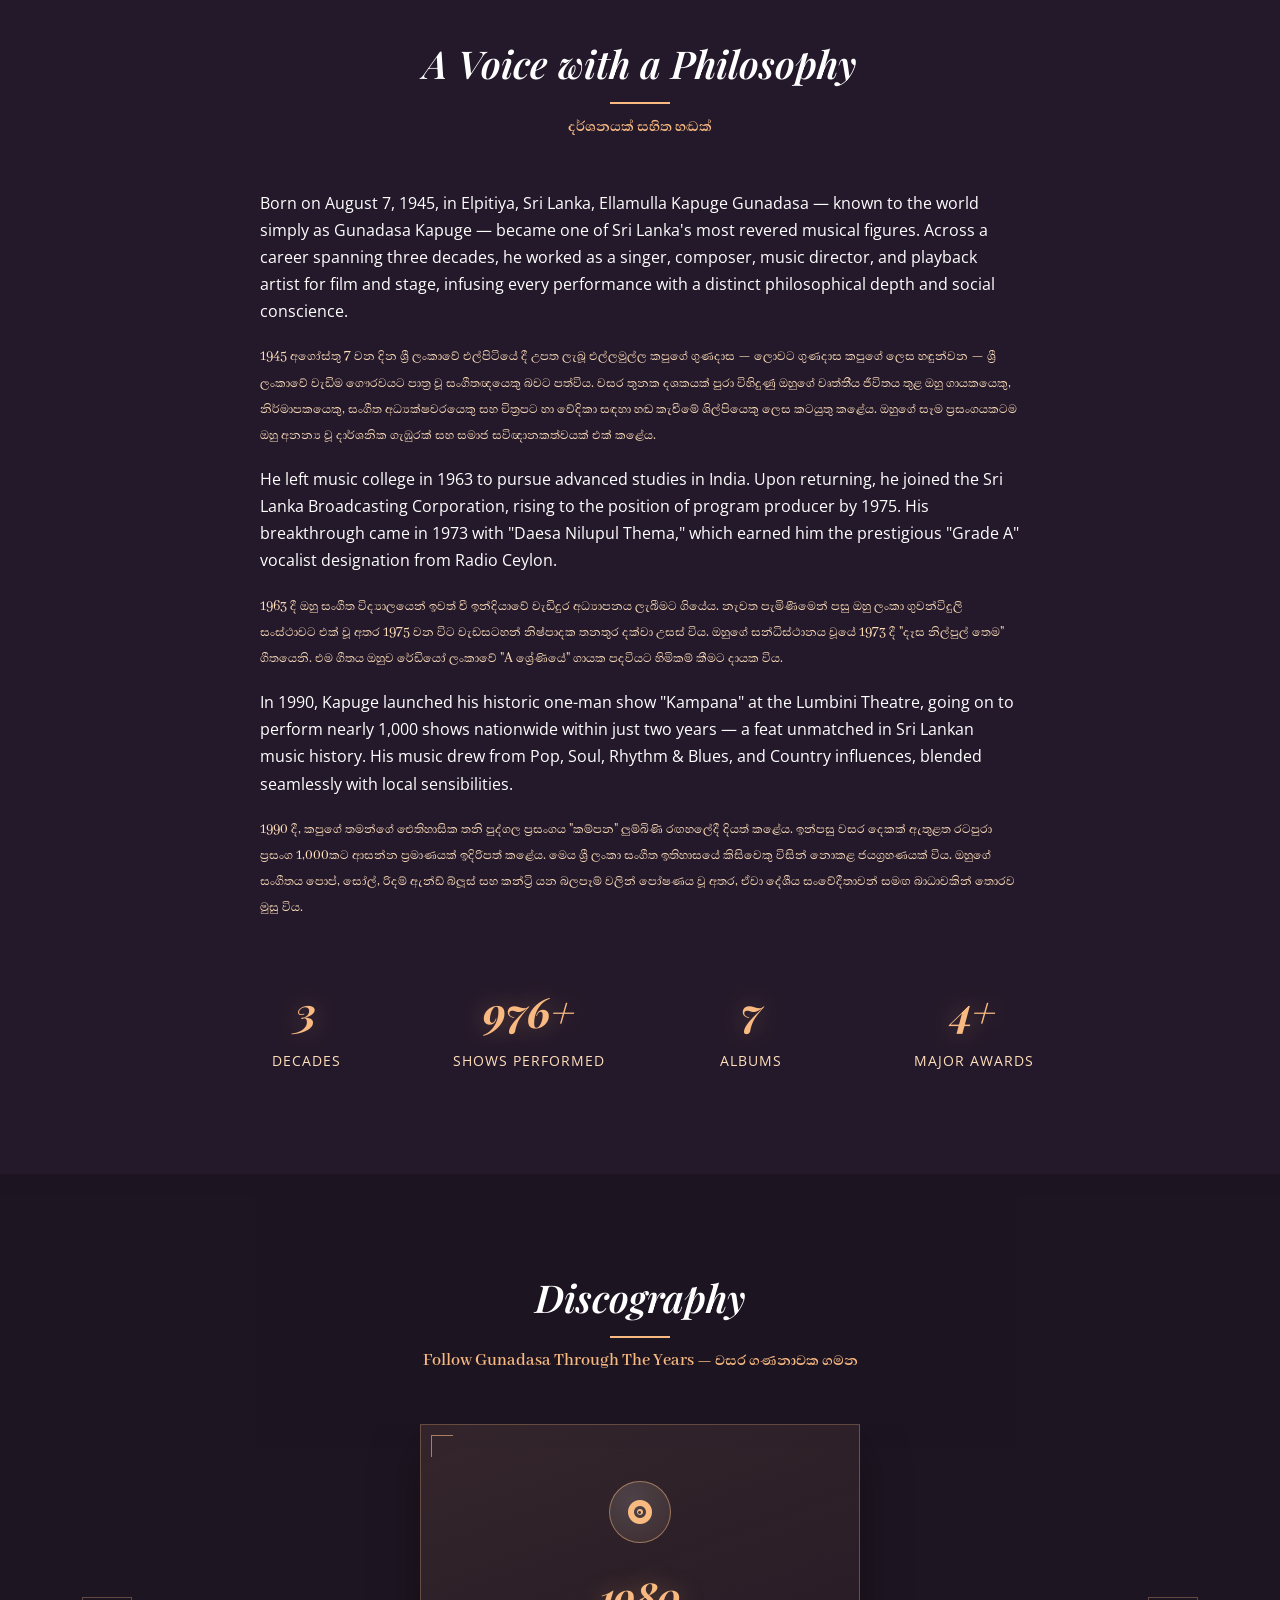
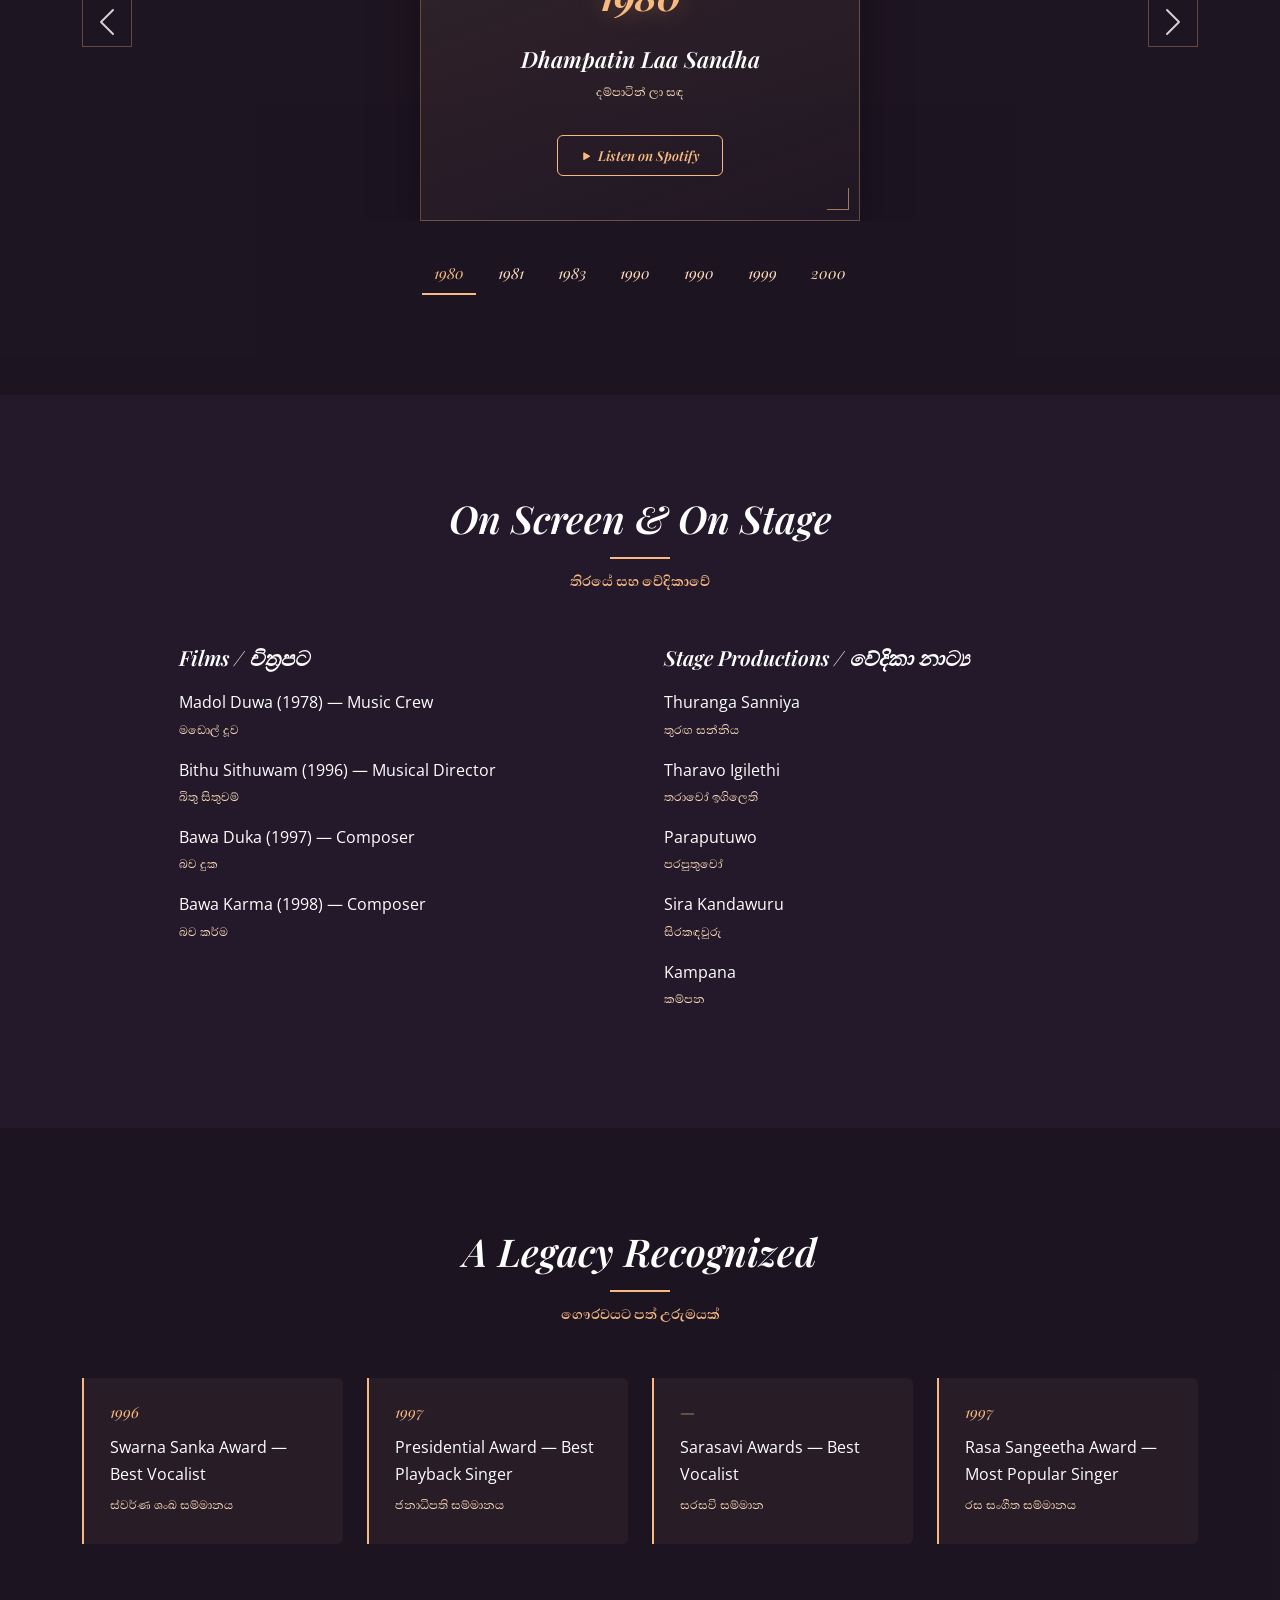
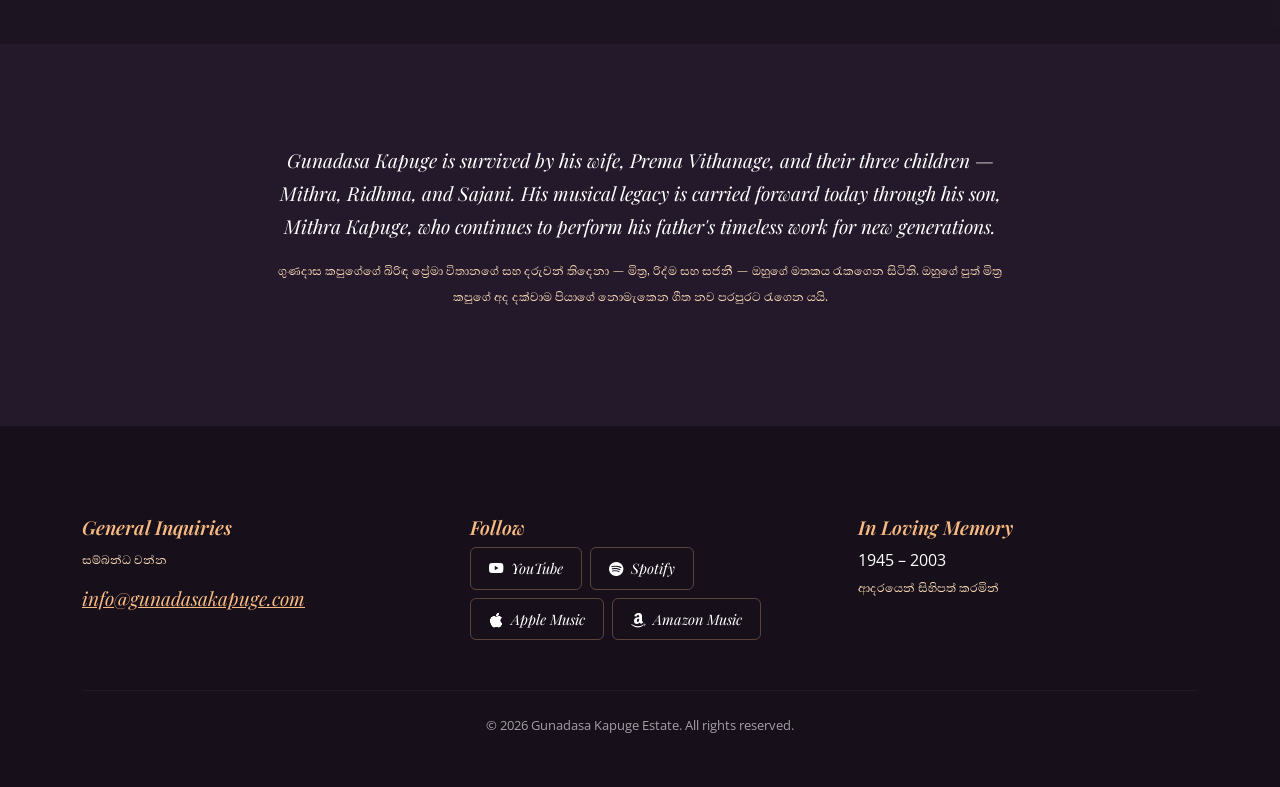
==== commit cc22d352: "Update background photo, fix Sinhala text/font, add animations and polish - Replace background image" ====
--- a/index.html
+++ b/index.html
@@ -6,7 +6,7 @@
 <title>Gunadasa Kapuge | ගුණදාස කපුගේ</title>
 
 <link rel="preconnect" href="https://fonts.googleapis.com">
-<link href="https://fonts.googleapis.com/css2?family=Playfair+Display:ital,wght@0,400;0,600;0,700;1,400;1,600&family=Open+Sans:wght@400;600&display=swap" rel="stylesheet">
+<link href="https://fonts.googleapis.com/css2?family=Playfair+Display:ital,wght@0,400;0,600;0,700;1,400;1,600&family=Open+Sans:wght@400;600&family=Abhaya+Libre:wght@400;500;600;700;800&display=swap" rel="stylesheet">
 
 <link href="https://cdn.jsdelivr.net/npm/bootstrap@5.3.3/dist/css/bootstrap.min.css" rel="stylesheet">
 <link href="https://cdn.jsdelivr.net/npm/bootstrap-icons@1.11.3/font/bootstrap-icons.min.css" rel="stylesheet">
@@ -51,7 +51,7 @@
       <h1 class="display-2 hero-anim">Gunadasa Kapuge</h1>
       <p class="hero-native hero-anim">ගුණදාස කපුගේ</p>
       <p class="hero-tagline hero-anim">The Poet of Sri Lankan Song &mdash; ගීතයේ දාර්ශනිකයා</p>
-      <p class="hero-desc mx-auto hero-anim">A legendary Sri Lankan singer, composer, and music director whose philosophical lyrics and soulful voice defined a generation. සිංහල සංගීතයට දාර්ශනික මානයක් එක් කළ ගායක, ගීත රචක, සංගීත අධ්‍යක්ෂ වරයෙකි.</p>
+      <p class="hero-desc mx-auto hero-anim">A legendary Sri Lankan singer, composer, and music director whose philosophical lyrics and soulful voice defined a generation. සිංහල සංගීතයට දාර්ශනික මානයක් එක් කළ ගායක, ගීත රචක, සංගීත අධ්‍යක්ෂවරයෙකි.</p>
       <div class="d-flex justify-content-center gap-3 flex-wrap hero-anim">
         <a class="btn btn-cream btn-lg" href="#listen">Listen Now</a>
         <a class="btn btn-outline-cream btn-lg" href="#discography">Explore His Legacy</a>
@@ -85,13 +85,32 @@
 
       <div class="prose mx-auto reveal">
         <p>Born on August 7, 1945, in Elpitiya, Sri Lanka, Ellamulla Kapuge Gunadasa &mdash; known to the world simply as Gunadasa Kapuge &mdash; became one of Sri Lanka's most revered musical figures. Across a career spanning three decades, he worked as a singer, composer, music director, and playback artist for film and stage, infusing every performance with a distinct philosophical depth and social conscience.</p>
-        <p class="native">1945 අගෝස්තු 7 වන දින එල්පිටියේ උපන් එල්ලමුල්ල කපුගේ ගුණදාස — ලෝකයාට හඳුන්වන්නේ ගුණදාස කපුගේ නමිනි — ශ්‍රී ලාංකේය සංගීත ඉතිහාසයේ අති ගෞරවනීයම චරිතයක් බවට පත් විය. දශක තුනකට වැඩි කාලයක් ගායකයෙකු, ගීත රචකයෙකු, සංගීත අධ්‍යක්ෂවරයෙකු සහ පසුබිම් ගායකයෙකු ලෙස ක්‍රියා කරමින්, ඔහු සෑම රංගනයකටම දාර්ශනික ගැඹුරක් හා සමාජ හැඟීමක් එක් කළේය.</p>
+        <p class="native">1945 අගෝස්තු 7 වන දින ශ්‍රී ලංකාවේ එල්පිටියේ දී උපත ලැබූ එල්ලමුල්ල කපුගේ ගුණදාස — ලොවට ගුණදාස කපුගේ ලෙස හඳුන්වන — ශ්‍රී ලංකාවේ වැඩිම ගෞරවයට පාත්‍ර වූ සංගීතඥයෙකු බවට පත්විය. වසර තුනක දශකයක් පුරා විහිදුණු ඔහුගේ වෘත්තීය ජීවිතය තුළ ඔහු ගායකයෙකු, නිර්මාපකයෙකු, සංගීත අධ්‍යක්ෂවරයෙකු සහ චිත්‍රපට හා වේදිකා සඳහා හඬ කැවීමේ ශිල්පියෙකු ලෙස කටයුතු කළේය. ඔහුගේ සෑම ප්‍රසංගයකටම ඔහු අනන්‍ය වූ දාර්ශනික ගැඹුරක් සහ සමාජ සවිඥානකත්වයක් එක් කළේය.</p>
 
         <p>He left music college in 1963 to pursue advanced studies in India. Upon returning, he joined the Sri Lanka Broadcasting Corporation, rising to the position of program producer by 1975. His breakthrough came in 1973 with "Daesa Nilupul Thema," which earned him the prestigious "Grade A" vocalist designation from Radio Ceylon.</p>
-        <p class="native">1963 දී සංගීත විද්‍යාලයෙන් ඉවත් වී ඉන්දියාවේ උසස් අධ්‍යාපනය හැදෑරීමට ගියේය. නැවත පැමිණීමෙන් පසු ශ්‍රී ලංකා ගුවන් විදුලි සංස්ථාවට එක් වී 1975 වන විට වැඩසටහන් නිෂ්පාදකවරයෙකු දක්වා උසස් විය. 1973 දී "දෑස නිලුපුල් තෙමා" ගීතය සමඟ ලද ජනප්‍රියත්වය නිසා රේඩියෝ සිලෝන් ආයතනයෙන් "A ශ්‍රේණියේ" ගායක තත්ත්වය හිමි විය.</p>
+        <p class="native">1963 දී ඔහු සංගීත විද්‍යාලයෙන් ඉවත් වී ඉන්දියාවේ වැඩිදුර අධ්‍යාපනය ලැබීමට ගියේය. නැවත පැමිණීමෙන් පසු ඔහු ලංකා ගුවන්විදුලි සංස්ථාවට එක් වූ අතර 1975 වන විට වැඩසටහන් නිෂ්පාදක තනතුර දක්වා උසස් විය. ඔහුගේ සන්ධිස්ථානය වූයේ 1973 දී "දෑස නිල්පුල් තෙම" ගීතයෙනි. එම ගීතය ඔහුව රේඩියෝ ලංකාවේ "A ශ්‍රේණියේ" ගායක පදවියට හිමිකම් කීමට දායක විය.</p>
 
         <p>In 1990, Kapuge launched his historic one-man show "Kampana" at the Lumbini Theatre, going on to perform nearly 1,000 shows nationwide within just two years &mdash; a feat unmatched in Sri Lankan music history. His music drew from Pop, Soul, Rhythm &amp; Blues, and Country influences, blended seamlessly with local sensibilities.</p>
-        <p class="native">1990 දී ලුම්බිණි රංග ශාලාවේ ආරම්භ කළ ඓතිහාසික තනි-පුද්ගල සංදර්ශනය වූ "කම්පනය" වසර දෙකක් තුළ දිවයින පුරා නාට්‍ය 1000කට ආසන්න ප්‍රමාණයක් රඟදැක්වීමට තුඩු දුන් අතර, එය ශ්‍රී ලාංකේය සංගීත ඉතිහාසයේ අනුපමේය ජයග්‍රහණයකි.</p>
+        <p class="native">1990 දී, කපුගේ තමන්ගේ ඓතිහාසික තනි පුද්ගල ප්‍රසංගය "කම්පන" ලුම්බිණි රඟහලේදී දියත් කළේය. ඉන්පසු වසර දෙකක් ඇතුළත රටපුරා ප්‍රසංග 1,000කට ආසන්න ප්‍රමාණයක් ඉදිරිපත් කළේය. මෙය ශ්‍රී ලංකා සංගීත ඉතිහාසයේ කිසිවෙකු විසින් නොකළ ජයග්‍රහණයක් විය. ඔහුගේ සංගීතය පොප්, සෝල්, රිදම් ඇන්ඩ් බ්ලූස් සහ කන්ට්‍රි යන බලපෑම් වලින් පෝෂණය වූ අතර, ඒවා දේශීය සංවේදීතාවන් සමඟ බාධාවකින් තොරව මුසු විය.</p>
+      </div>
+
+      <div class="stats-row reveal">
+        <div class="stat-item">
+          <span class="stat-number" data-count-to="3">0</span>
+          <span class="stat-label">Decades</span>
+        </div>
+        <div class="stat-item">
+          <span class="stat-number" data-count-to="1000" data-suffix="+">0</span>
+          <span class="stat-label">Shows Performed</span>
+        </div>
+        <div class="stat-item">
+          <span class="stat-number" data-count-to="7">0</span>
+          <span class="stat-label">Albums</span>
+        </div>
+        <div class="stat-item">
+          <span class="stat-number" data-count-to="4" data-suffix="+">0</span>
+          <span class="stat-label">Major Awards</span>
+        </div>
       </div>
     </div>
   </section>
@@ -110,7 +129,7 @@
               <div class="disco-disc"><i class="bi bi-vinyl-fill"></i></div>
               <span class="disco-year-big">1980</span>
               <h3>Dhampatin Laa Sandha</h3>
-              <p class="native">දම්පතින් ලා සන්ද</p>
+              <p class="native">දම්පාටින් ලා සඳ</p>
               <a class="btn btn-cream-outline disco-listen" href="https://open.spotify.com/search/Dhampatin%20Laa%20Sandha%20Gunadasa%20Kapuge" target="_blank" rel="noopener"><i class="bi bi-play-fill me-1"></i>Listen on Spotify</a>
             </div>
           </div>
@@ -140,7 +159,7 @@
               <div class="disco-disc"><i class="bi bi-vinyl-fill"></i></div>
               <span class="disco-year-big">1990</span>
               <h3>Kampana</h3>
-              <p class="native">කම්පනය</p>
+              <p class="native">කම්පන</p>
               <a class="btn btn-cream-outline disco-listen" href="https://open.spotify.com/search/Kampana%20Gunadasa%20Kapuge" target="_blank" rel="noopener"><i class="bi bi-play-fill me-1"></i>Listen on Spotify</a>
             </div>
           </div>
@@ -209,8 +228,8 @@
           <ul class="list-unstyled">
             <li>Madol Duwa (1978) &mdash; Music Crew <span class="native d-block">මඩොල් දූව</span></li>
             <li>Bithu Sithuwam (1996) &mdash; Musical Director <span class="native d-block">බිතු සිතුවම්</span></li>
-            <li>Bawa Duka (1997) &mdash; Composer <span class="native d-block">භව දුක</span></li>
-            <li>Bawa Karma (1998) &mdash; Composer <span class="native d-block">භව කර්ම</span></li>
+            <li>Bawa Duka (1997) &mdash; Composer <span class="native d-block">බව දුක</span></li>
+            <li>Bawa Karma (1998) &mdash; Composer <span class="native d-block">බව කර්ම</span></li>
           </ul>
         </div>
         <div class="col-md-5 reveal">
@@ -220,7 +239,7 @@
             <li>Tharavo Igilethi <span class="native d-block">තරාවෝ ඉගිලෙති</span></li>
             <li>Paraputuwo <span class="native d-block">පරපුතුවෝ</span></li>
             <li>Sira Kandawuru <span class="native d-block">සිරකඳවුරු</span></li>
-            <li>Kampana <span class="native d-block">කම්පනය</span></li>
+            <li>Kampana <span class="native d-block">කම්පන</span></li>
           </ul>
         </div>
       </div>
--- a/style.css
+++ b/style.css
@@ -6,6 +6,7 @@
   --color-text-muted: #FFDEBA;
   --font-display: 'Playfair Display', Georgia, serif;
   --font-body: 'Open Sans', Arial, sans-serif;
+  --font-sinhala: 'Abhaya Libre', 'Iskoola Pota', Georgia, serif;
 }
 
 body {
@@ -21,10 +22,17 @@
 .bg-fixed {
   position: fixed;
   inset: -30px;
-  background: url('background_image.jpeg') center 20% / cover no-repeat;
+  background: url('background_image.jpg') center 20% / cover no-repeat;
   filter: blur(var(--scroll-blur, 0px)) brightness(var(--scroll-brightness, 1)) saturate(1.1);
   z-index: -2;
-  will-change: filter;
+  will-change: filter, transform;
+  animation: kenBurns 36s ease-in-out infinite;
+  transform-origin: center;
+}
+
+@keyframes kenBurns {
+  0%, 100% { transform: scale(1); }
+  50% { transform: scale(1.08); }
 }
 
 body::before {
@@ -42,14 +50,27 @@
   color: var(--color-text);
 }
 
-h2 { font-size: 2.4rem; margin-bottom: 8px; }
+h2 { font-size: 2.4rem; margin-bottom: 8px; position: relative; padding-bottom: 18px; }
+h2::after {
+  content: "";
+  position: absolute;
+  left: 50%;
+  bottom: 0;
+  width: 0;
+  height: 2px;
+  background: var(--color-cream);
+  transform: translateX(-50%);
+  transition: width 0.9s ease 0.25s;
+}
+h2.in-view::after { width: 60px; }
 h5 { color: var(--color-cream); font-size: 1.2rem; }
 
 .section-sub {
   text-align: center;
   color: var(--color-cream);
-  font-family: var(--font-display);
-  font-style: italic;
+  font-family: var(--font-sinhala);
+  font-style: normal;
+  font-weight: 600;
   font-size: 1.1rem;
   margin-bottom: 48px;
   opacity: 0.9;
@@ -57,7 +78,12 @@
 
 a { color: var(--color-cream); transition: color 0.25s ease, background 0.25s ease; }
 
-.native { color: var(--color-text-muted); font-size: 0.96em; }
+.native {
+  color: var(--color-text-muted);
+  font-size: 0.96em;
+  font-family: var(--font-sinhala);
+  font-style: normal;
+}
 
 /* SCROLL REVEAL */
 .reveal {
@@ -136,7 +162,7 @@
 /* HERO */
 .hero {
   position: relative;
-  min-height: 92vh;
+  min-height: 100vh;
 }
 
 .hero-overlay {
@@ -174,8 +200,9 @@
 .hero h1 { margin-bottom: 6px; }
 
 .hero-native {
-  font-family: var(--font-display);
-  font-style: italic;
+  font-family: var(--font-sinhala);
+  font-style: normal;
+  font-weight: 600;
   font-size: 1.6rem;
   color: var(--color-cream);
   margin: 0 0 18px;
@@ -201,8 +228,27 @@
   font-family: var(--font-display);
   font-style: italic;
   font-weight: 600;
-  border-radius: 0;
+  border-radius: 6px;
+  position: relative;
+  overflow: hidden;
   transition: background 0.3s ease, color 0.3s ease, transform 0.25s ease, box-shadow 0.3s ease;
+}
+
+.btn-cream::before, .btn-outline-cream::before, .btn-cream-outline::before, .btn-cream-outline-block::before {
+  content: "";
+  position: absolute;
+  top: 0;
+  left: -75%;
+  width: 50%;
+  height: 100%;
+  background: linear-gradient(120deg, transparent, rgba(255,255,255,0.35), transparent);
+  transform: skewX(-20deg);
+  transition: left 0.6s ease;
+  pointer-events: none;
+}
+
+.btn-cream:hover::before, .btn-outline-cream:hover::before, .btn-cream-outline:hover::before, .btn-cream-outline-block:hover::before {
+  left: 125%;
 }
 
 .btn-cream {
@@ -242,8 +288,6 @@
 
 .section-panel {
   background: rgba(0, 0, 0, 0.18);
-  border-top: 1px solid rgba(248, 186, 129, 0.1);
-  border-bottom: 1px solid rgba(248, 186, 129, 0.1);
 }
 
 .prose { max-width: 760px; }
@@ -293,10 +337,9 @@
   justify-content: center;
   font-size: 1.5rem;
   color: var(--color-cream);
-  animation: discSpin 8s linear infinite;
-  animation-play-state: paused;
-}
-.disco-slide-single:hover .disco-disc { animation-play-state: running; }
+  animation: discSpin 14s linear infinite;
+}
+.disco-slide-single:hover .disco-disc { animation-duration: 3s; }
 
 @keyframes discSpin {
   to { transform: rotate(360deg); }
@@ -362,6 +405,31 @@
 .disco-year-strip button:hover { color: var(--color-text); }
 .disco-year-strip button.active { color: var(--color-cream); border-bottom-color: var(--color-cream); }
 
+/* STATS */
+.stats-row {
+  display: grid;
+  grid-template-columns: repeat(auto-fit, minmax(150px, 1fr));
+  gap: 30px;
+  max-width: 860px;
+  margin: 56px auto 0;
+  text-align: center;
+}
+.stat-number {
+  display: block;
+  font-family: var(--font-display);
+  font-style: italic;
+  font-weight: 700;
+  font-size: 2.6rem;
+  color: var(--color-cream);
+  text-shadow: 0 0 24px rgba(248, 186, 129, 0.35);
+}
+.stat-label {
+  color: var(--color-text-muted);
+  font-size: 0.85rem;
+  letter-spacing: 1px;
+  text-transform: uppercase;
+}
+
 /* FILMS & STAGE */
 #films h3 { font-size: 1.3rem; margin-bottom: 20px; }
 #films li { margin-bottom: 14px; color: var(--color-text); }
@@ -370,6 +438,7 @@
 .award-card {
   background: rgba(248, 186, 129, 0.05);
   border-left: 2px solid var(--color-cream);
+  border-radius: 0 6px 6px 0;
   padding: 22px 26px;
   transition: transform 0.3s ease, background 0.3s ease;
 }
@@ -415,6 +484,7 @@
 .footer-social a {
   padding: 8px 18px;
   border: 1px solid rgba(248, 186, 129, 0.3);
+  border-radius: 6px;
   font-family: var(--font-display);
   font-style: italic;
   font-size: 0.9rem;
@@ -441,4 +511,5 @@
 
 @media (prefers-reduced-motion: reduce) {
   .reveal, .hero-anim { opacity: 1; transform: none; animation: none; transition: none; }
-}
+  .bg-fixed, .disco-disc, h2::after { animation: none; transition: none; }
+}
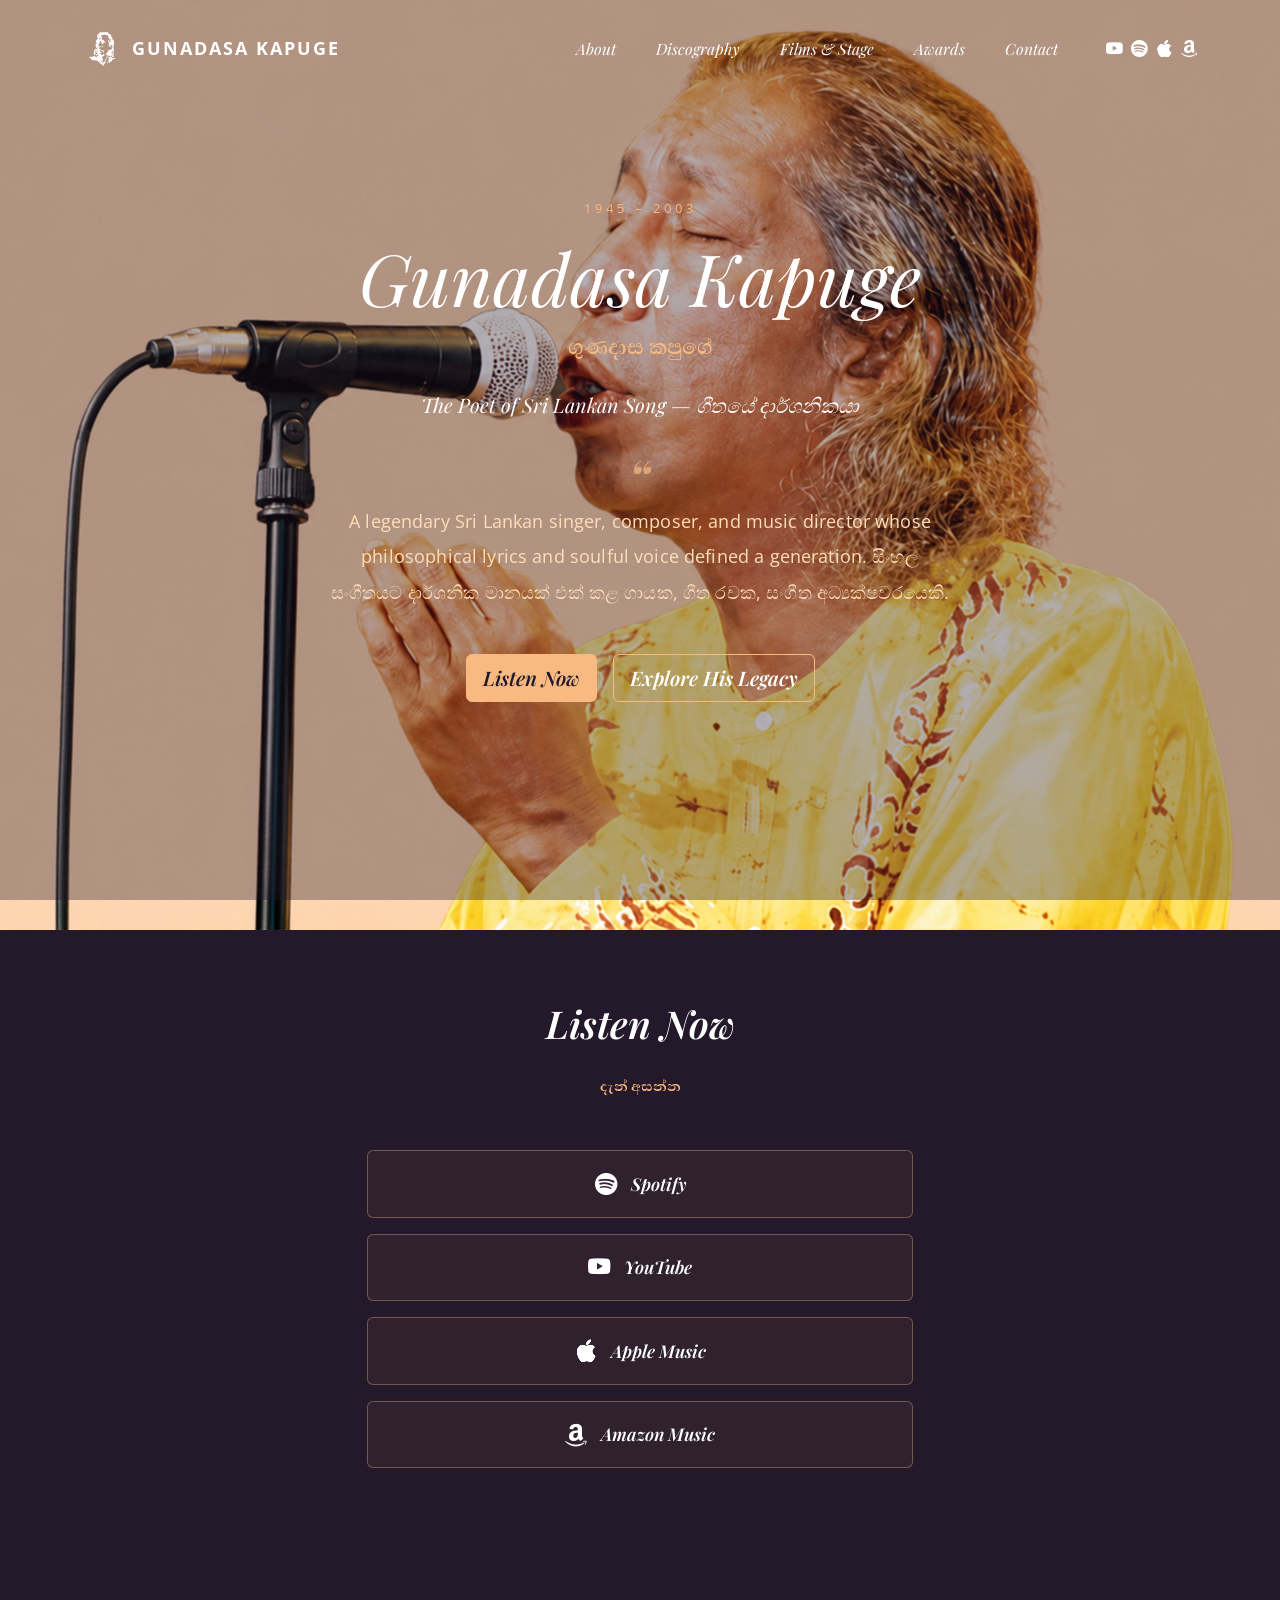
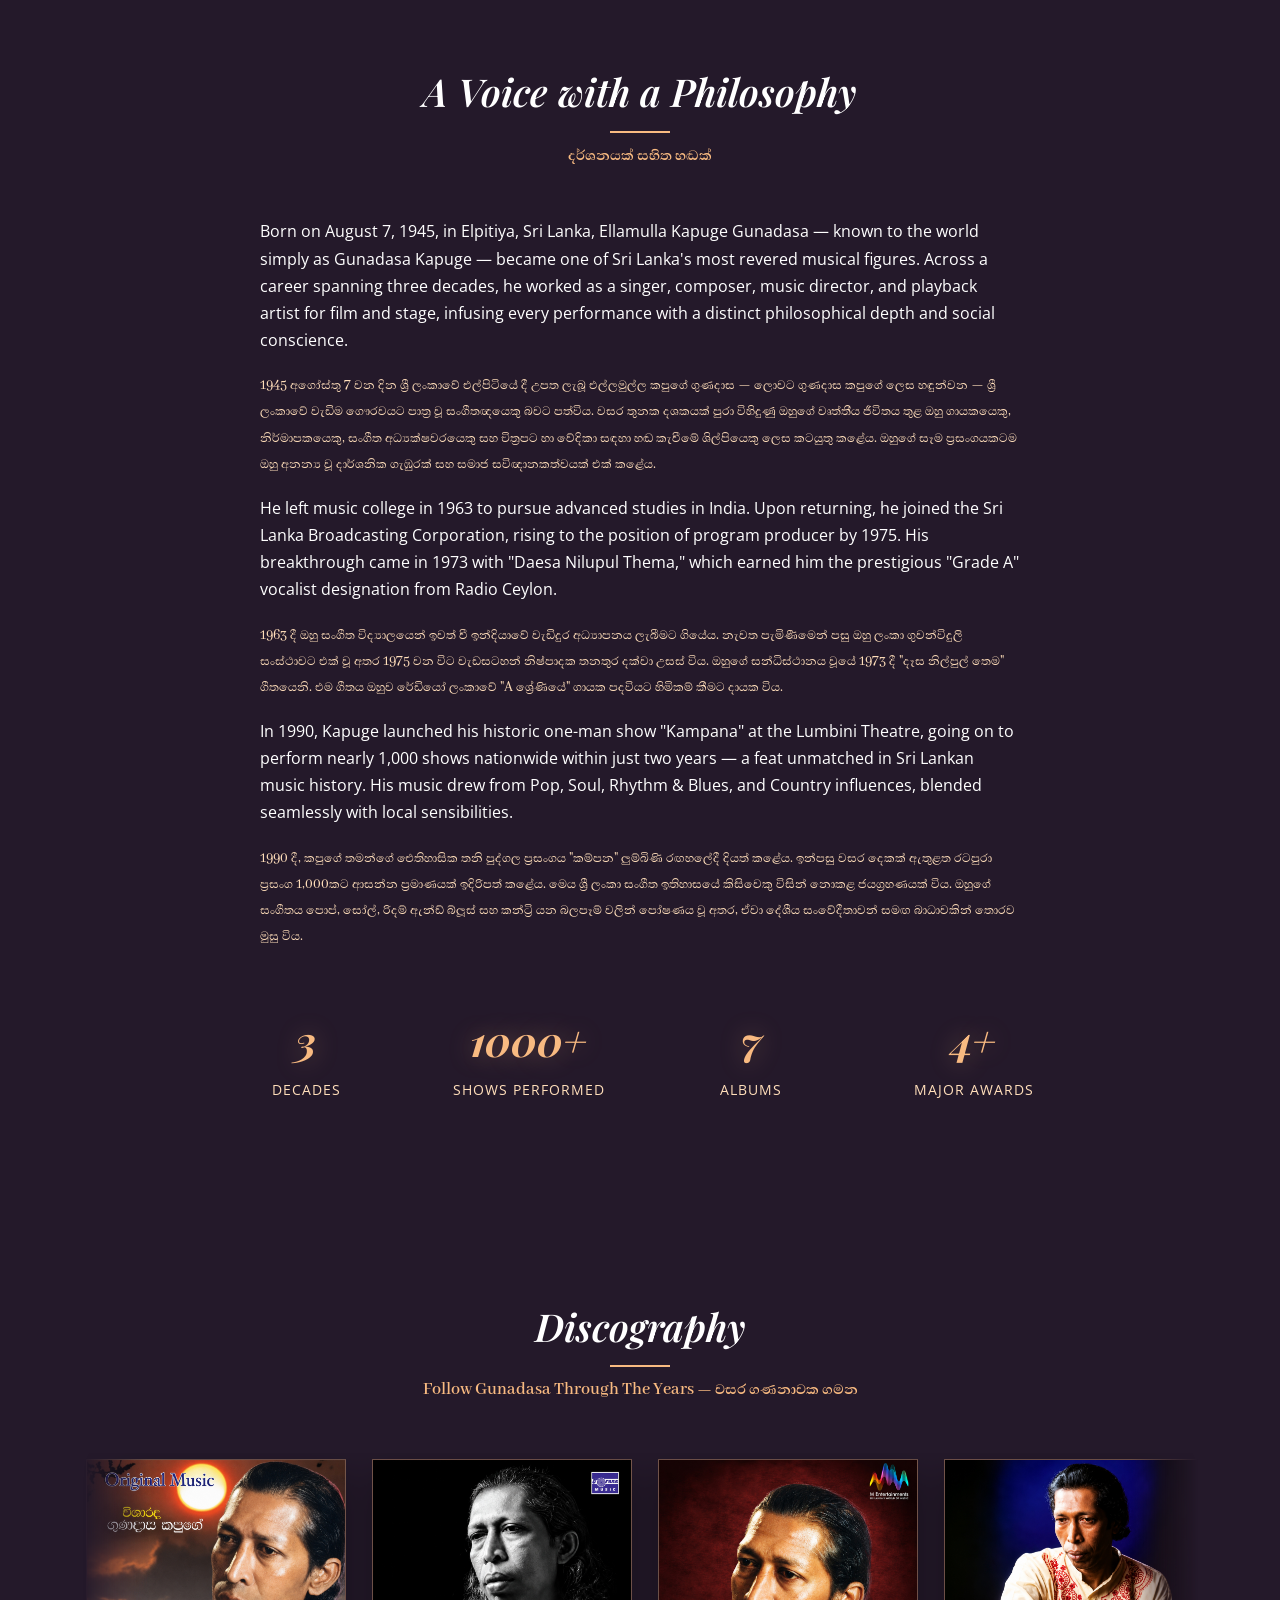
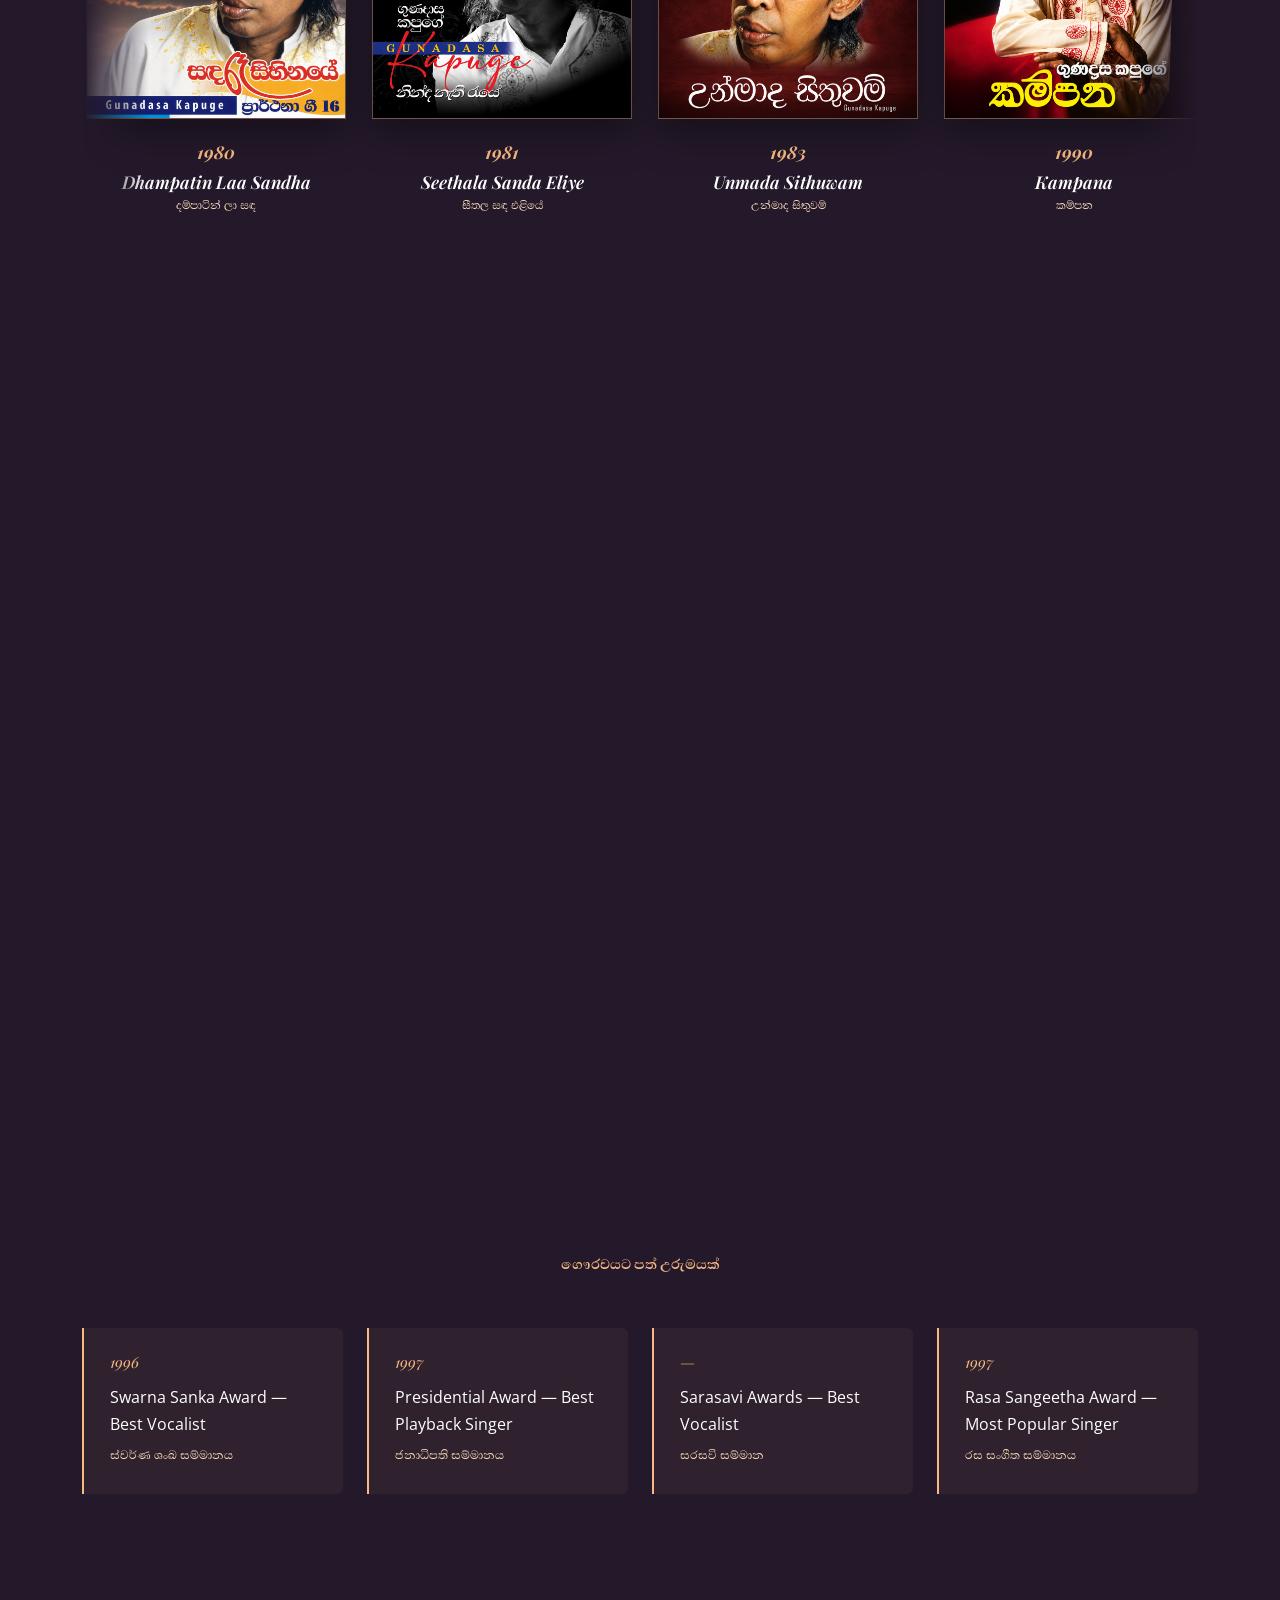
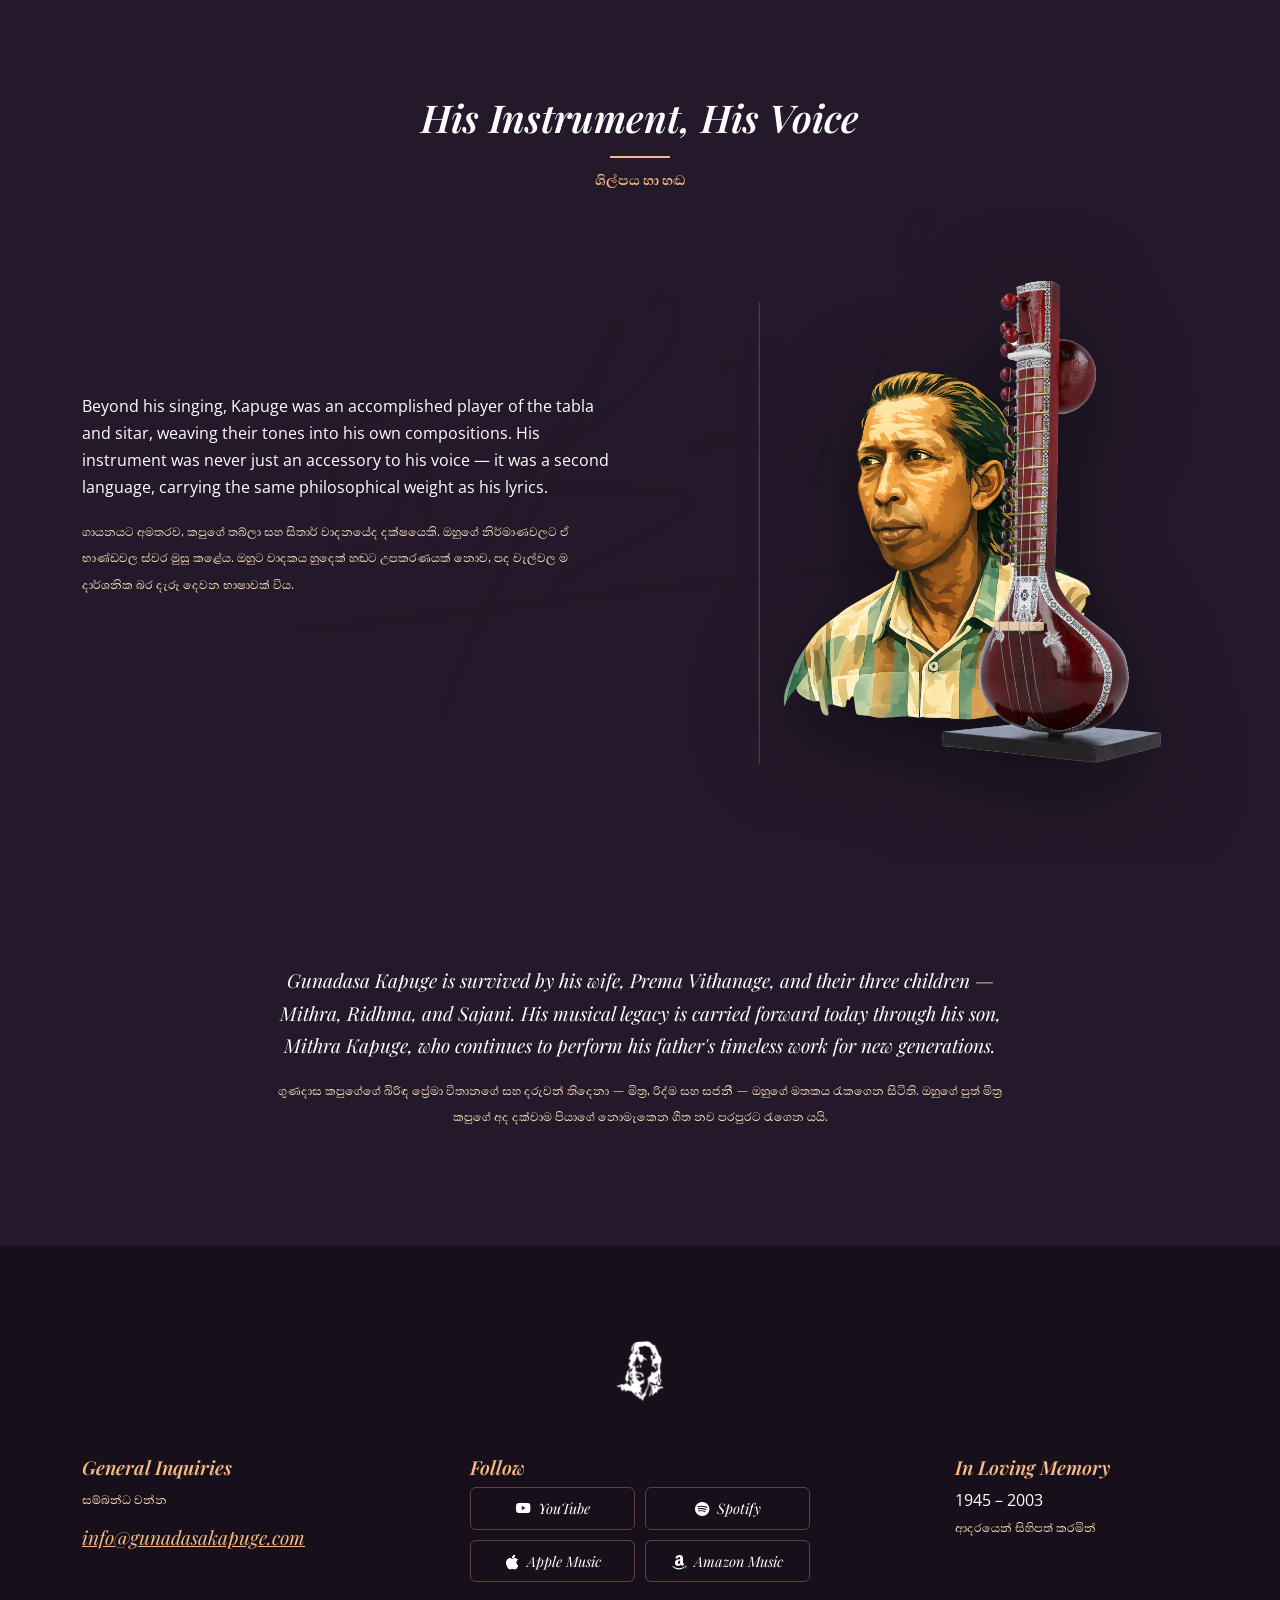
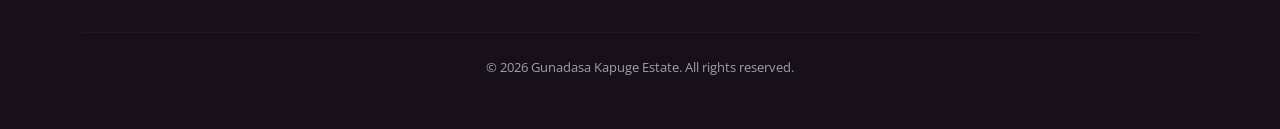
==== commit a2dac014: "Add logo, artwork, artistry section, discography covers, and polish - Add navbar/footer logo, hero d" ====
--- a/index.html
+++ b/index.html
@@ -19,7 +19,7 @@
 <!-- NAVBAR -->
 <nav class="navbar navbar-expand-lg navbar-dark fixed-top site-navbar">
   <div class="container">
-    <a class="navbar-brand" href="#top">GUNADASA KAPUGE</a>
+    <a class="navbar-brand" href="#top"><img src="logo.png" alt="Gunadasa Kapuge" class="brand-logo">GUNADASA KAPUGE</a>
     <button class="navbar-toggler" type="button" data-bs-toggle="collapse" data-bs-target="#mainNav" aria-label="Toggle navigation menu">
       <span class="navbar-toggler-icon"></span>
     </button>
@@ -67,10 +67,10 @@
       <div class="row justify-content-center">
         <div class="col-md-6">
           <div class="d-grid gap-3">
-            <a class="btn btn-cream-outline-block" href="https://open.spotify.com/search/Gunadasa%20Kapuge" target="_blank" rel="noopener">Spotify</a>
-            <a class="btn btn-cream-outline-block" href="https://www.youtube.com/results?search_query=Gunadasa+Kapuge" target="_blank" rel="noopener">YouTube</a>
-            <a class="btn btn-cream-outline-block" href="https://music.apple.com/search?term=Gunadasa%20Kapuge" target="_blank" rel="noopener">Apple Music</a>
-            <a class="btn btn-cream-outline-block" href="https://www.amazon.com/s?k=Gunadasa+Kapuge" target="_blank" rel="noopener">Amazon Music</a>
+            <a class="btn btn-cream-outline-block platform-btn platform-spotify" href="https://open.spotify.com/search/Gunadasa%20Kapuge" target="_blank" rel="noopener"><i class="bi bi-spotify"></i><span>Spotify</span></a>
+            <a class="btn btn-cream-outline-block platform-btn platform-youtube" href="https://www.youtube.com/results?search_query=Gunadasa+Kapuge" target="_blank" rel="noopener"><i class="bi bi-youtube"></i><span>YouTube</span></a>
+            <a class="btn btn-cream-outline-block platform-btn platform-apple" href="https://music.apple.com/search?term=Gunadasa%20Kapuge" target="_blank" rel="noopener"><i class="bi bi-apple"></i><span>Apple Music</span></a>
+            <a class="btn btn-cream-outline-block platform-btn platform-amazon" href="https://www.amazon.com/s?k=Gunadasa+Kapuge" target="_blank" rel="noopener"><i class="bi bi-amazon"></i><span>Amazon Music</span></a>
           </div>
         </div>
       </div>
@@ -121,97 +121,80 @@
       <h2 class="text-center reveal">Discography</h2>
       <p class="section-sub reveal">Follow Gunadasa Through The Years &mdash; වසර ගණනාවක ගමන</p>
 
-      <div id="discoCarousel" class="carousel slide" data-bs-ride="carousel" data-bs-interval="4000">
-        <div class="carousel-inner">
-
-          <div class="carousel-item active">
-            <div class="disco-slide-single mx-auto">
-              <div class="disco-disc"><i class="bi bi-vinyl-fill"></i></div>
-              <span class="disco-year-big">1980</span>
-              <h3>Dhampatin Laa Sandha</h3>
-              <p class="native">දම්පාටින් ලා සඳ</p>
-              <a class="btn btn-cream-outline disco-listen" href="https://open.spotify.com/search/Dhampatin%20Laa%20Sandha%20Gunadasa%20Kapuge" target="_blank" rel="noopener"><i class="bi bi-play-fill me-1"></i>Listen on Spotify</a>
-            </div>
-          </div>
-
-          <div class="carousel-item">
-            <div class="disco-slide-single mx-auto">
-              <div class="disco-disc"><i class="bi bi-vinyl-fill"></i></div>
-              <span class="disco-year-big">1981</span>
-              <h3>Seethala Sanda Eliye</h3>
-              <p class="native">සීතල සඳ එළියේ</p>
-              <a class="btn btn-cream-outline disco-listen" href="https://open.spotify.com/search/Seethala%20Sanda%20Eliye%20Gunadasa%20Kapuge" target="_blank" rel="noopener"><i class="bi bi-play-fill me-1"></i>Listen on Spotify</a>
-            </div>
-          </div>
-
-          <div class="carousel-item">
-            <div class="disco-slide-single mx-auto">
-              <div class="disco-disc"><i class="bi bi-vinyl-fill"></i></div>
-              <span class="disco-year-big">1983</span>
-              <h3>Unmada Sithuwam</h3>
-              <p class="native">උන්මාද සිතුවම්</p>
-              <a class="btn btn-cream-outline disco-listen" href="https://open.spotify.com/search/Unmada%20Sithuwam%20Gunadasa%20Kapuge" target="_blank" rel="noopener"><i class="bi bi-play-fill me-1"></i>Listen on Spotify</a>
-            </div>
-          </div>
-
-          <div class="carousel-item">
-            <div class="disco-slide-single mx-auto">
-              <div class="disco-disc"><i class="bi bi-vinyl-fill"></i></div>
-              <span class="disco-year-big">1990</span>
-              <h3>Kampana</h3>
-              <p class="native">කම්පන</p>
-              <a class="btn btn-cream-outline disco-listen" href="https://open.spotify.com/search/Kampana%20Gunadasa%20Kapuge" target="_blank" rel="noopener"><i class="bi bi-play-fill me-1"></i>Listen on Spotify</a>
-            </div>
-          </div>
-
-          <div class="carousel-item">
-            <div class="disco-slide-single mx-auto">
-              <div class="disco-disc"><i class="bi bi-vinyl-fill"></i></div>
-              <span class="disco-year-big">1990</span>
-              <h3>Piya Satahan</h3>
-              <p class="native">පිය සටහන්</p>
-              <a class="btn btn-cream-outline disco-listen" href="https://open.spotify.com/search/Piya%20Satahan%20Gunadasa%20Kapuge" target="_blank" rel="noopener"><i class="bi bi-play-fill me-1"></i>Listen on Spotify</a>
-            </div>
-          </div>
-
-          <div class="carousel-item">
-            <div class="disco-slide-single mx-auto">
-              <div class="disco-disc"><i class="bi bi-vinyl-fill"></i></div>
-              <span class="disco-year-big">1999</span>
-              <h3>Irabatu Taruwa</h3>
-              <p class="native">ඉරබටු තරුව</p>
-              <a class="btn btn-cream-outline disco-listen" href="https://open.spotify.com/search/Irabatu%20Taruwa%20Gunadasa%20Kapuge" target="_blank" rel="noopener"><i class="bi bi-play-fill me-1"></i>Listen on Spotify</a>
-            </div>
-          </div>
-
-          <div class="carousel-item">
-            <div class="disco-slide-single mx-auto">
-              <div class="disco-disc"><i class="bi bi-vinyl-fill"></i></div>
-              <span class="disco-year-big">2000</span>
-              <h3>Sanda Ree Sihine</h3>
-              <p class="native">සඳ රෑ සිහිනේ</p>
-              <a class="btn btn-cream-outline disco-listen" href="https://open.spotify.com/search/Sanda%20Ree%20Sihine%20Gunadasa%20Kapuge" target="_blank" rel="noopener"><i class="bi bi-play-fill me-1"></i>Listen on Spotify</a>
-            </div>
-          </div>
-
-        </div>
-
-        <button class="carousel-control-prev" type="button" data-bs-target="#discoCarousel" data-bs-slide="prev" aria-label="Previous album">
-          <span class="carousel-control-prev-icon"></span>
-        </button>
-        <button class="carousel-control-next" type="button" data-bs-target="#discoCarousel" data-bs-slide="next" aria-label="Next album">
-          <span class="carousel-control-next-icon"></span>
-        </button>
-      </div>
-
-      <div class="disco-year-strip">
-        <button type="button" data-bs-target="#discoCarousel" data-bs-slide-to="0" class="active">1980</button>
-        <button type="button" data-bs-target="#discoCarousel" data-bs-slide-to="1">1981</button>
-        <button type="button" data-bs-target="#discoCarousel" data-bs-slide-to="2">1983</button>
-        <button type="button" data-bs-target="#discoCarousel" data-bs-slide-to="3">1990</button>
-        <button type="button" data-bs-target="#discoCarousel" data-bs-slide-to="4">1990</button>
-        <button type="button" data-bs-target="#discoCarousel" data-bs-slide-to="5">1999</button>
-        <button type="button" data-bs-target="#discoCarousel" data-bs-slide-to="6">2000</button>
+      <div class="disco-marquee-outer">
+        <div class="disco-marquee-track" id="discoTrack">
+
+          <div class="disco-card">
+            <div class="disco-cover-wrap">
+              <img src="Discography/dhampatin-laa-sandha.jpg" alt="Dhampatin Laa Sandha cover" class="disco-cover-sq">
+              <a class="disco-play-overlay" href="https://open.spotify.com/search/Dhampatin%20Laa%20Sandha%20Gunadasa%20Kapuge" target="_blank" rel="noopener"><i class="bi bi-play-fill me-1"></i>Listen</a>
+            </div>
+            <div class="disco-card-year">1980</div>
+            <h3>Dhampatin Laa Sandha</h3>
+            <p class="native">දම්පාටින් ලා සඳ</p>
+          </div>
+
+          <div class="disco-card">
+            <div class="disco-cover-wrap">
+              <img src="Discography/seethala-sanda-eliye.jpg" alt="Seethala Sanda Eliye cover" class="disco-cover-sq">
+              <a class="disco-play-overlay" href="https://open.spotify.com/search/Seethala%20Sanda%20Eliye%20Gunadasa%20Kapuge" target="_blank" rel="noopener"><i class="bi bi-play-fill me-1"></i>Listen</a>
+            </div>
+            <div class="disco-card-year">1981</div>
+            <h3>Seethala Sanda Eliye</h3>
+            <p class="native">සීතල සඳ එළියේ</p>
+          </div>
+
+          <div class="disco-card">
+            <div class="disco-cover-wrap">
+              <img src="Discography/unmada-sithuwam.jpg" alt="Unmada Sithuwam cover" class="disco-cover-sq">
+              <a class="disco-play-overlay" href="https://open.spotify.com/search/Unmada%20Sithuwam%20Gunadasa%20Kapuge" target="_blank" rel="noopener"><i class="bi bi-play-fill me-1"></i>Listen</a>
+            </div>
+            <div class="disco-card-year">1983</div>
+            <h3>Unmada Sithuwam</h3>
+            <p class="native">උන්මාද සිතුවම්</p>
+          </div>
+
+          <div class="disco-card">
+            <div class="disco-cover-wrap">
+              <img src="Discography/kampana.jpg" alt="Kampana cover" class="disco-cover-sq">
+              <a class="disco-play-overlay" href="https://open.spotify.com/search/Kampana%20Gunadasa%20Kapuge" target="_blank" rel="noopener"><i class="bi bi-play-fill me-1"></i>Listen</a>
+            </div>
+            <div class="disco-card-year">1990</div>
+            <h3>Kampana</h3>
+            <p class="native">කම්පන</p>
+          </div>
+
+          <div class="disco-card">
+            <div class="disco-cover-wrap">
+              <img src="Discography/piya-satahan.jpg" alt="Piya Satahan cover" class="disco-cover-sq">
+              <a class="disco-play-overlay" href="https://open.spotify.com/search/Piya%20Satahan%20Gunadasa%20Kapuge" target="_blank" rel="noopener"><i class="bi bi-play-fill me-1"></i>Listen</a>
+            </div>
+            <div class="disco-card-year">1990</div>
+            <h3>Piya Satahan</h3>
+            <p class="native">පිය සටහන්</p>
+          </div>
+
+          <div class="disco-card">
+            <div class="disco-cover-wrap">
+              <img src="Discography/irabatu-taruwa.jpg" alt="Irabatu Taruwa cover" class="disco-cover-sq">
+              <a class="disco-play-overlay" href="https://open.spotify.com/search/Irabatu%20Taruwa%20Gunadasa%20Kapuge" target="_blank" rel="noopener"><i class="bi bi-play-fill me-1"></i>Listen</a>
+            </div>
+            <div class="disco-card-year">1999</div>
+            <h3>Irabatu Taruwa</h3>
+            <p class="native">ඉරබටු තරුව</p>
+          </div>
+
+          <div class="disco-card">
+            <div class="disco-cover-wrap">
+              <img src="Discography/dhampatin-laa-sandha.jpg" alt="Sanda Ree Sihine cover" class="disco-cover-sq">
+              <a class="disco-play-overlay" href="https://open.spotify.com/search/Sanda%20Ree%20Sihine%20Gunadasa%20Kapuge" target="_blank" rel="noopener"><i class="bi bi-play-fill me-1"></i>Listen</a>
+            </div>
+            <div class="disco-card-year">2000</div>
+            <h3>Sanda Ree Sihine</h3>
+            <p class="native">සඳ රෑ සිහිනේ</p>
+          </div>
+
+        </div>
       </div>
     </div>
   </section>
@@ -285,6 +268,27 @@
     </div>
   </section>
 
+  <!-- ARTISTRY -->
+  <section id="artistry" class="section artistry-section">
+    <div class="artistry-signature"></div>
+    <div class="container">
+      <h2 class="text-center reveal">His Instrument, His Voice</h2>
+      <p class="section-sub reveal">ශිල්පය හා හඬ</p>
+
+      <div class="row align-items-center g-5">
+        <div class="col-lg-6 reveal">
+          <div class="prose">
+            <p>Beyond his singing, Kapuge was an accomplished player of the tabla and sitar, weaving their tones into his own compositions. His instrument was never just an accessory to his voice &mdash; it was a second language, carrying the same philosophical weight as his lyrics.</p>
+            <p class="native">ගායනයට අමතරව, කපුගේ තබ්ලා සහ සිතාර් වාදනයේද දක්ෂයෙකි. ඔහුගේ නිර්මාණවලට ඒ භාණ්ඩවල ස්වර මුසු කළේය. ඔහුට වාදකය හුදෙක් හඬට උපකරණයක් නොව, පද වැල්වල ම දාර්ශනික බර දැරූ දෙවන භාෂාවක් විය.</p>
+          </div>
+        </div>
+        <div class="col-lg-6 text-center reveal">
+          <img src="artwork.png" alt="Gunadasa Kapuge portrait with sitar" class="artistry-image">
+        </div>
+      </div>
+    </div>
+  </section>
+
   <!-- LEGACY -->
   <section id="legacy" class="section legacy text-center">
     <div class="container">
@@ -298,6 +302,7 @@
 <!-- FOOTER -->
 <footer id="contact" class="site-footer">
   <div class="container">
+    <img src="logo.png" alt="Gunadasa Kapuge" class="footer-logo reveal">
     <div class="row text-center text-md-start g-5">
       <div class="col-md-4 reveal">
         <h5>General Inquiries</h5>
@@ -306,14 +311,14 @@
       </div>
       <div class="col-md-4 reveal">
         <h5>Follow</h5>
-        <div class="d-flex gap-2 flex-wrap justify-content-center justify-content-md-start footer-social">
+        <div class="footer-social-grid footer-social">
           <a href="https://www.youtube.com/results?search_query=Gunadasa+Kapuge" target="_blank" rel="noopener"><i class="bi bi-youtube me-1"></i> YouTube</a>
           <a href="https://open.spotify.com/search/Gunadasa%20Kapuge" target="_blank" rel="noopener"><i class="bi bi-spotify me-1"></i> Spotify</a>
           <a href="https://music.apple.com/search?term=Gunadasa%20Kapuge" target="_blank" rel="noopener"><i class="bi bi-apple me-1"></i> Apple Music</a>
           <a href="https://www.amazon.com/s?k=Gunadasa+Kapuge" target="_blank" rel="noopener"><i class="bi bi-amazon me-1"></i> Amazon Music</a>
         </div>
       </div>
-      <div class="col-md-4 reveal">
+      <div class="col-md-3 offset-md-1 reveal">
         <h5>In Loving Memory</h5>
         <p class="footer-note mb-0">1945 &ndash; 2003</p>
         <p class="native">ආදරයෙන් සිහිපත් කරමින්</p>
--- a/style.css
+++ b/style.css
@@ -39,7 +39,7 @@
   content: "";
   position: fixed;
   inset: 0;
-  background: linear-gradient(180deg, rgba(36,25,42,0.15), rgba(36,25,42,0.75));
+  background: rgba(36,25,42,0.35);
   z-index: -1;
 }
 
@@ -98,17 +98,17 @@
 
 /* NAVBAR */
 .site-navbar {
+  background: transparent;
+  border-bottom: none;
+  padding: 24px 0;
+  transition: background 0.3s ease, padding 0.3s ease, -webkit-backdrop-filter 0.3s ease, backdrop-filter 0.3s ease;
+}
+
+.site-navbar.scrolled {
   background: rgba(36, 25, 42, 0.55);
   -webkit-backdrop-filter: blur(10px);
   backdrop-filter: blur(10px);
-  border-bottom: 1px solid rgba(248, 186, 129, 0.15);
-  padding: 18px 0;
-  transition: background 0.3s ease, padding 0.3s ease;
-}
-
-.site-navbar.scrolled {
-  background: rgba(36, 25, 42, 0.85);
-  padding: 10px 0;
+  padding: 14px 0;
 }
 
 .navbar-brand {
@@ -117,6 +117,22 @@
   letter-spacing: 2px;
   font-size: 1.1rem;
   color: var(--color-text) !important;
+  display: flex;
+  align-items: center;
+  gap: 10px;
+}
+
+.brand-logo {
+  height: 40px;
+  width: auto;
+}
+
+.footer-logo {
+  display: block;
+  height: 70px;
+  width: auto;
+  margin: 0 auto 50px;
+  opacity: 0.9;
 }
 
 .nav-link {
@@ -143,21 +159,16 @@
 .nav-link:hover::after { width: 100%; }
 
 .social-icon {
-  width: 32px;
-  height: 32px;
-  border-radius: 50%;
-  border: 1px solid rgba(248, 186, 129, 0.4);
   color: var(--color-text) !important;
   display: flex;
   align-items: center;
   justify-content: center;
-  font-size: 0.65rem;
-  font-weight: 700;
+  font-size: 1.05rem;
   text-decoration: none;
-  transition: background 0.25s ease, color 0.25s ease, transform 0.25s ease;
-}
-
-.social-icon:hover { background: var(--color-cream); color: var(--color-dark) !important; transform: translateY(-2px); }
+  transition: color 0.25s ease, transform 0.25s ease;
+}
+
+.social-icon:hover { color: var(--color-cream) !important; transform: translateY(-2px); }
 
 /* HERO */
 .hero {
@@ -166,9 +177,7 @@
 }
 
 .hero-overlay {
-  position: absolute;
-  inset: 0;
-  background: linear-gradient(180deg, rgba(36,25,42,0.05) 0%, rgba(36,25,42,0.25) 55%, rgba(36,25,42,0.75) 100%);
+  display: none;
 }
 
 .hero .container { position: relative; z-index: 1; }
@@ -217,10 +226,28 @@
 }
 
 .hero-desc {
-  max-width: 680px;
+  position: relative;
+  max-width: 620px;
   color: var(--color-text-muted);
-  font-size: 1.02rem;
-  margin-bottom: 40px;
+  font-size: 1.14rem;
+  line-height: 1.95;
+  letter-spacing: 0.15px;
+  font-weight: 400;
+  margin: 0 auto 44px;
+  padding-top: 8px;
+}
+
+.hero-desc::before {
+  content: "\201C";
+  display: block;
+  font-family: var(--font-display);
+  font-style: italic;
+  font-weight: 700;
+  font-size: 3rem;
+  line-height: 1;
+  color: var(--color-cream);
+  opacity: 0.7;
+  margin-bottom: 4px;
 }
 
 /* BUTTONS */
@@ -283,127 +310,133 @@
 }
 .btn-cream-outline-block:hover { background: var(--color-cream); color: var(--color-dark); transform: translateY(-2px); box-shadow: 0 10px 24px rgba(0,0,0,0.25); }
 
+.platform-btn {
+  display: flex;
+  align-items: center;
+  justify-content: center;
+  gap: 14px;
+}
+.platform-btn i { font-size: 1.4rem; transition: transform 0.3s ease; }
+.platform-btn:hover i { transform: scale(1.15); }
+
+.platform-spotify:hover { background: #1DB954; border-color: #1DB954; color: #fff; }
+.platform-youtube:hover { background: #FF0000; border-color: #FF0000; color: #fff; }
+.platform-apple:hover { background: #FA243C; border-color: #FA243C; color: #fff; }
+.platform-amazon:hover { background: #FF9900; border-color: #FF9900; color: #1a1a1a; }
+
 /* SECTIONS */
 .section { padding: 100px 0; }
 
 .section-panel {
-  background: rgba(0, 0, 0, 0.18);
+  background: transparent;
 }
 
 .prose { max-width: 760px; }
 .prose p { margin-bottom: 18px; color: var(--color-text); }
 .prose p.native { color: var(--color-text-muted); }
 
-/* DISCOGRAPHY CAROUSEL */
-#discoCarousel { padding: 0 60px; }
-
-.disco-slide-single {
+/* DISCOGRAPHY AUTO-SCROLL MARQUEE */
+.disco-marquee-outer {
+  overflow: hidden;
+  -webkit-mask-image: linear-gradient(90deg, transparent, #000 6%, #000 94%, transparent);
+  mask-image: linear-gradient(90deg, transparent, #000 6%, #000 94%, transparent);
+}
+
+.disco-marquee-track {
+  display: flex;
+  gap: 26px;
+  width: max-content;
+  padding: 6px 4px 10px;
+  animation: discoMarquee 40s linear infinite;
+}
+
+.disco-marquee-outer:hover .disco-marquee-track {
+  animation-play-state: paused;
+}
+
+@keyframes discoMarquee {
+  from { transform: translateX(0); }
+  to { transform: translateX(-50%); }
+}
+
+.disco-card {
+  flex: 0 0 260px;
+  text-align: center;
+}
+
+.disco-cover-wrap {
   position: relative;
-  max-width: 440px;
-  text-align: center;
-  padding: 56px 36px 44px;
-  background: linear-gradient(160deg, rgba(248, 186, 129, 0.1), rgba(248, 186, 129, 0.02));
+  width: 100%;
+  aspect-ratio: 1 / 1;
+  overflow: hidden;
   border: 1px solid rgba(248, 186, 129, 0.3);
-  box-shadow: 0 20px 45px rgba(0, 0, 0, 0.35);
-  transition: transform 0.35s ease, box-shadow 0.35s ease, background 0.35s ease;
-}
-.disco-slide-single::before,
-.disco-slide-single::after {
-  content: "";
-  position: absolute;
-  width: 22px;
-  height: 22px;
-  border: 1px solid var(--color-cream);
-  opacity: 0.6;
-}
-.disco-slide-single::before { top: 10px; left: 10px; border-right: none; border-bottom: none; }
-.disco-slide-single::after { bottom: 10px; right: 10px; border-left: none; border-top: none; }
-
-.disco-slide-single:hover {
-  transform: translateY(-8px);
-  background: linear-gradient(160deg, rgba(248, 186, 129, 0.18), rgba(248, 186, 129, 0.04));
-  box-shadow: 0 26px 55px rgba(0, 0, 0, 0.45);
-}
-
-.disco-disc {
-  width: 62px;
-  height: 62px;
-  margin: 0 auto 20px;
-  border-radius: 50%;
-  background: radial-gradient(circle at 35% 30%, rgba(255,255,255,0.15), rgba(248,186,129,0.08));
-  border: 1px solid rgba(248, 186, 129, 0.5);
+  background: linear-gradient(160deg, rgba(248, 186, 129, 0.12), rgba(248, 186, 129, 0.02));
+  box-shadow: 0 16px 34px rgba(0, 0, 0, 0.35);
+  transition: transform 0.3s ease, box-shadow 0.3s ease;
+}
+.disco-card:hover .disco-cover-wrap {
+  transform: translateY(-6px);
+  box-shadow: 0 22px 44px rgba(0, 0, 0, 0.45);
+}
+
+.disco-cover-sq {
+  width: 100%;
+  height: 100%;
+  object-fit: cover;
+  display: block;
+}
+
+.disco-cover-placeholder {
+  width: 100%;
+  height: 100%;
   display: flex;
   align-items: center;
   justify-content: center;
-  font-size: 1.5rem;
+  font-size: 3rem;
   color: var(--color-cream);
   animation: discSpin 14s linear infinite;
 }
-.disco-slide-single:hover .disco-disc { animation-duration: 3s; }
+.disco-card:hover .disco-cover-placeholder { animation-duration: 3s; }
 
 @keyframes discSpin {
   to { transform: rotate(360deg); }
 }
 
-.disco-year-big {
-  display: inline-block;
+.disco-play-overlay {
+  position: absolute;
+  inset: 0;
+  display: flex;
+  align-items: center;
+  justify-content: center;
+  background: rgba(36, 25, 42, 0.78);
+  color: var(--color-cream);
+  font-family: var(--font-display);
+  font-style: italic;
+  font-size: 1.1rem;
+  text-decoration: none;
+  opacity: 0;
+  transition: opacity 0.3s ease;
+}
+.disco-card:hover .disco-play-overlay,
+.disco-card:focus-within .disco-play-overlay {
+  opacity: 1;
+}
+
+.disco-card-year {
   font-family: var(--font-display);
   font-style: italic;
   font-weight: 700;
   color: var(--color-cream);
-  font-size: 2.4rem;
-  margin-bottom: 18px;
-  text-shadow: 0 0 24px rgba(248, 186, 129, 0.35);
-}
-
-.disco-slide-single h3 { font-size: 1.4rem; margin-bottom: 6px; }
-.disco-slide-single .native { display: block; margin-bottom: 30px; }
-
-.disco-listen {
-  transition: background 0.3s ease, color 0.3s ease, transform 0.25s ease;
-}
-.disco-slide-single:hover .disco-listen {
-  transform: translateY(-2px);
-}
-
-.carousel-control-prev, .carousel-control-next {
-  width: 50px;
-  height: 50px;
-  top: 50%;
-  transform: translateY(-50%);
-  border: 1px solid rgba(248, 186, 129, 0.4);
-  opacity: 0.8;
-  transition: background 0.25s ease, opacity 0.25s ease;
-}
-.carousel-control-prev:hover, .carousel-control-next:hover {
-  background: rgba(248, 186, 129, 0.15);
-  opacity: 1;
-}
-.carousel-control-prev { left: 0; }
-.carousel-control-next { right: 0; }
-
-.disco-year-strip {
-  display: flex;
-  justify-content: center;
-  flex-wrap: wrap;
-  gap: 10px;
-  margin-top: 34px;
-}
-
-.disco-year-strip button {
-  background: transparent;
-  border: none;
-  border-bottom: 2px solid transparent;
-  color: var(--color-text-muted);
-  font-family: var(--font-display);
-  font-style: italic;
-  font-size: 0.95rem;
-  padding: 6px 12px;
-  cursor: pointer;
-  transition: color 0.25s ease, border-color 0.25s ease;
-}
-.disco-year-strip button:hover { color: var(--color-text); }
-.disco-year-strip button.active { color: var(--color-cream); border-bottom-color: var(--color-cream); }
+  font-size: 1.1rem;
+  margin-top: 18px;
+}
+
+.disco-card h3 { font-size: 1.1rem; margin: 4px 0 2px; }
+.disco-card .native { display: block; font-size: 0.9em; }
+
+@media (max-width: 767px) {
+  .disco-card { flex-basis: 210px; }
+}
 
 /* STATS */
 .stats-row {
@@ -456,6 +489,31 @@
 .award-card p { margin: 4px 0; color: var(--color-text-muted); }
 .award-card p:first-of-type { color: var(--color-text); }
 
+/* ARTISTRY */
+.artistry-section {
+  position: relative;
+  overflow: hidden;
+}
+
+.artistry-signature {
+  position: absolute;
+  inset: 0;
+  background: url('signature.png') center / 65% no-repeat;
+  opacity: 0.08;
+  pointer-events: none;
+}
+
+.artistry-image {
+  max-width: 100%;
+  max-height: 520px;
+  width: auto;
+  filter: drop-shadow(0 25px 45px rgba(0,0,0,0.5));
+}
+
+@media (max-width: 991px) {
+  .artistry-image { max-height: 360px; }
+}
+
 /* LEGACY */
 .legacy { color: var(--color-text-muted); }
 .legacy-lead {
@@ -481,8 +539,14 @@
   font-size: 1.2rem;
 }
 
+.footer-social-grid {
+  display: grid;
+  grid-template-columns: repeat(2, minmax(0, 1fr));
+  gap: 10px;
+}
+
 .footer-social a {
-  padding: 8px 18px;
+  padding: 8px 14px;
   border: 1px solid rgba(248, 186, 129, 0.3);
   border-radius: 6px;
   font-family: var(--font-display);
@@ -490,6 +554,8 @@
   font-size: 0.9rem;
   text-decoration: none;
   color: var(--color-text);
+  text-align: center;
+  white-space: nowrap;
   transition: background 0.25s ease, color 0.25s ease;
 }
 .footer-social a:hover { background: var(--color-cream); color: var(--color-dark); }
@@ -501,15 +567,47 @@
 .copyright { font-size: 0.8rem; opacity: 0.6; }
 
 @media (max-width: 991px) {
+  .section { padding: 70px 0; }
   .hero h1 { font-size: 2.6rem; }
   .hero-native { font-size: 1.2rem; }
   .hero-tagline { font-size: 1.05rem; }
   .navbar-nav { text-align: center; margin-top: 16px; }
   #discoCarousel { padding: 0 44px; }
   .carousel-control-prev, .carousel-control-next { width: 38px; height: 38px; }
+  .disco-slide-single { padding: 44px 28px 34px; }
+}
+
+@media (max-width: 767px) {
+  h2 { font-size: 1.9rem; }
+  .section { padding: 56px 0; }
+  .site-navbar { padding: 16px 0; }
+  .navbar-brand { font-size: 0.95rem; letter-spacing: 1px; }
+  .hero { min-height: 100svh; }
+  .hero h1 { font-size: 2.1rem; }
+  .hero-native { font-size: 1.05rem; }
+  .hero-tagline { font-size: 0.95rem; }
+  .hero-desc { font-size: 0.95rem; margin-bottom: 28px; }
+  .hero-content .btn { width: 100%; }
+  #discoCarousel { padding: 0 36px; }
+  .disco-year-big { font-size: 1.9rem; }
+  .stats-row { gap: 20px; margin-top: 40px; }
+  .stat-number { font-size: 2rem; }
+  .artistry-signature { background-size: 90%; }
+}
+
+@media (max-width: 480px) {
+  .container { padding-left: 18px; padding-right: 18px; }
+  h2 { font-size: 1.6rem; }
+  .hero h1 { font-size: 1.7rem; }
+  .eyebrow { font-size: 0.7rem; letter-spacing: 2px; }
+  #discoCarousel { padding: 0 30px; }
+  .carousel-control-prev, .carousel-control-next { width: 32px; height: 32px; }
+  .disco-slide-single { padding: 36px 20px 28px; }
+  .footer-social a { padding: 7px 10px; font-size: 0.78rem; }
+  .footer-social-grid { grid-template-columns: 1fr; }
 }
 
 @media (prefers-reduced-motion: reduce) {
   .reveal, .hero-anim { opacity: 1; transform: none; animation: none; transition: none; }
-  .bg-fixed, .disco-disc, h2::after { animation: none; transition: none; }
-}
+  .bg-fixed, .disco-marquee-track, .disco-cover-placeholder, h2::after { animation: none; transition: none; }
+}
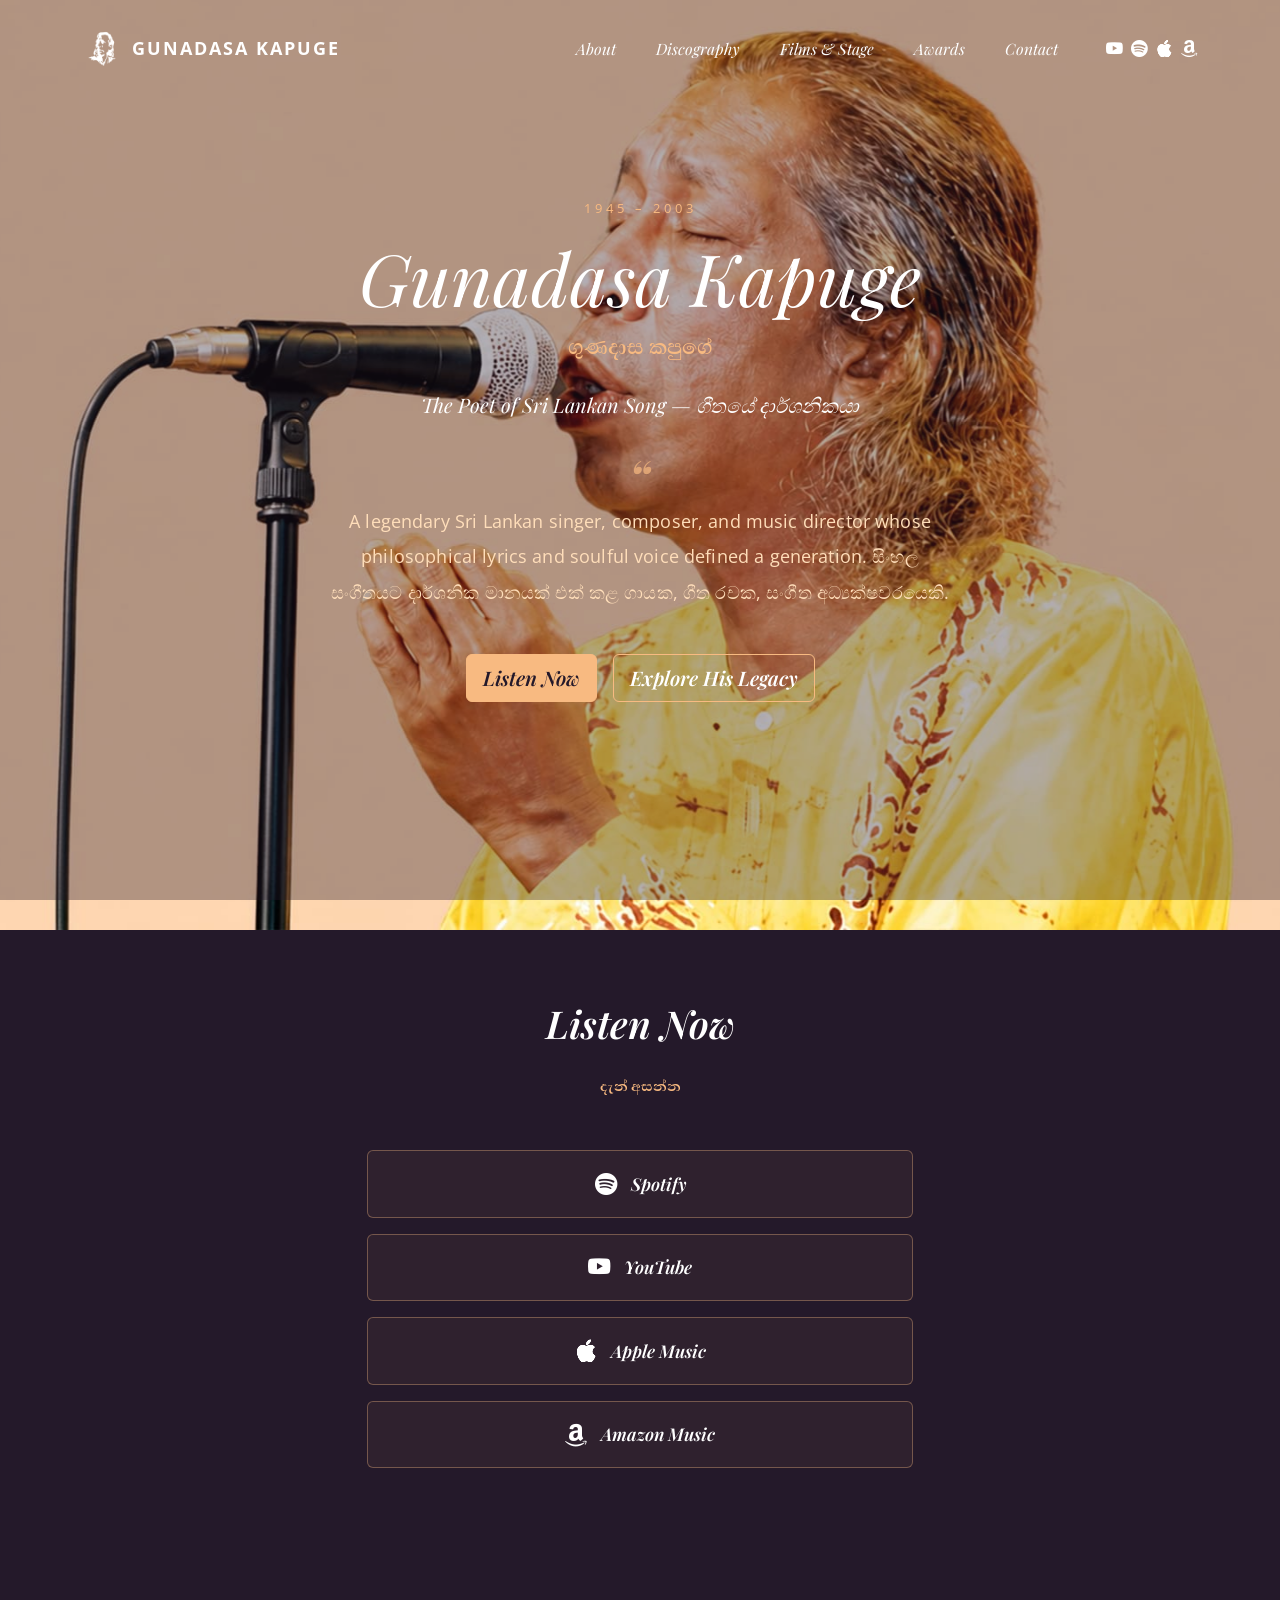
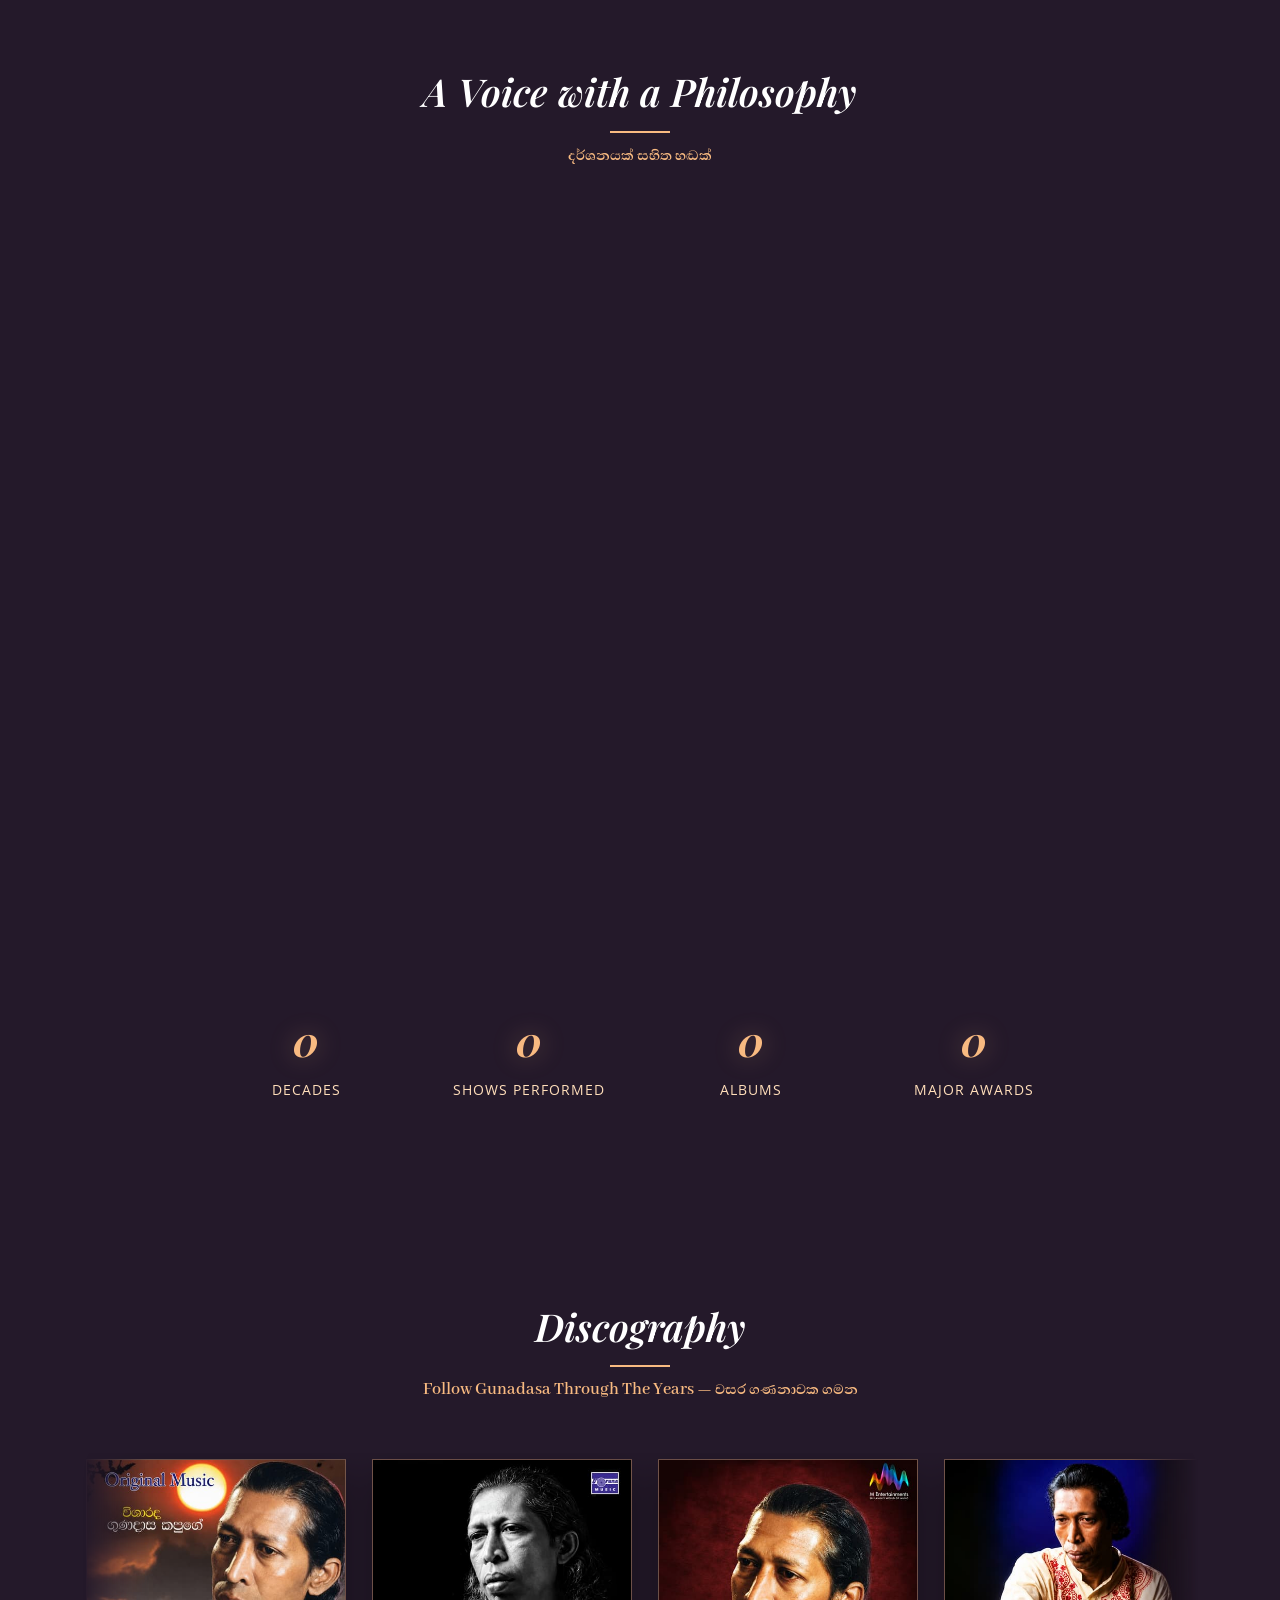
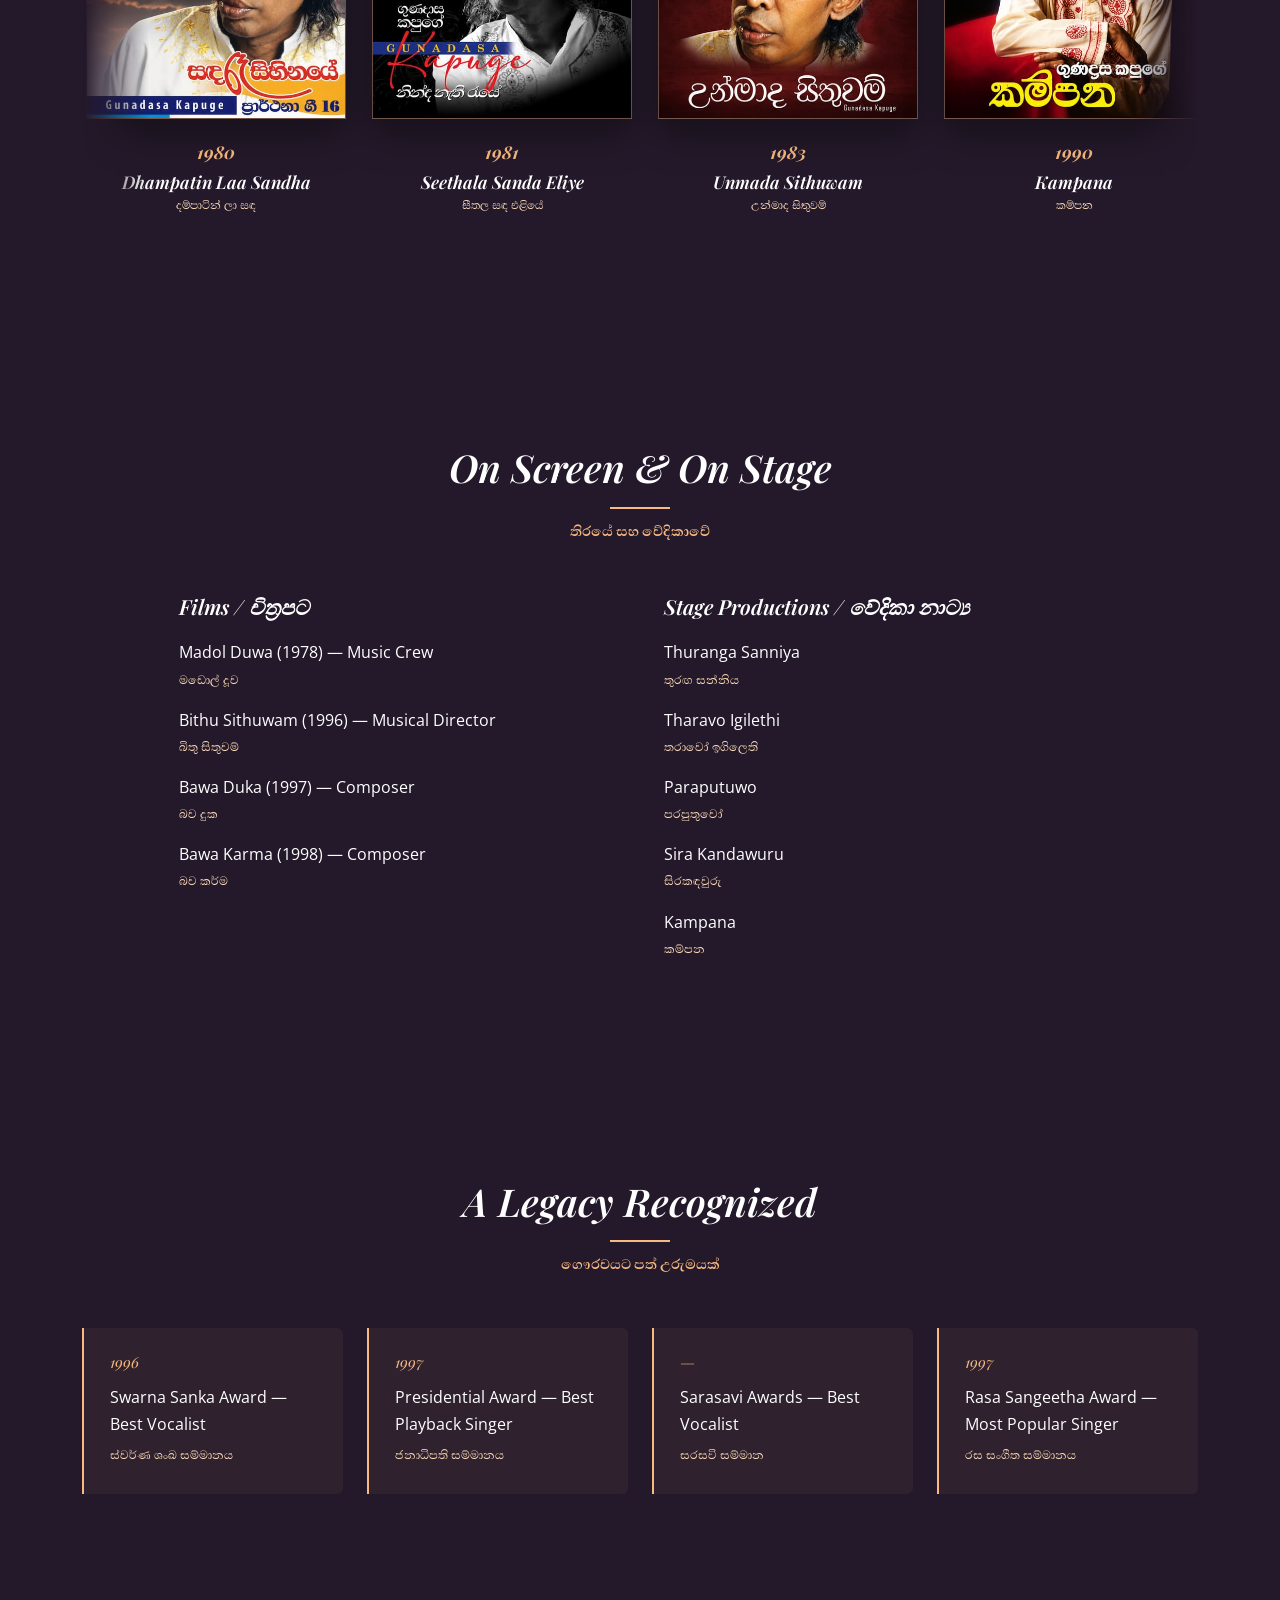
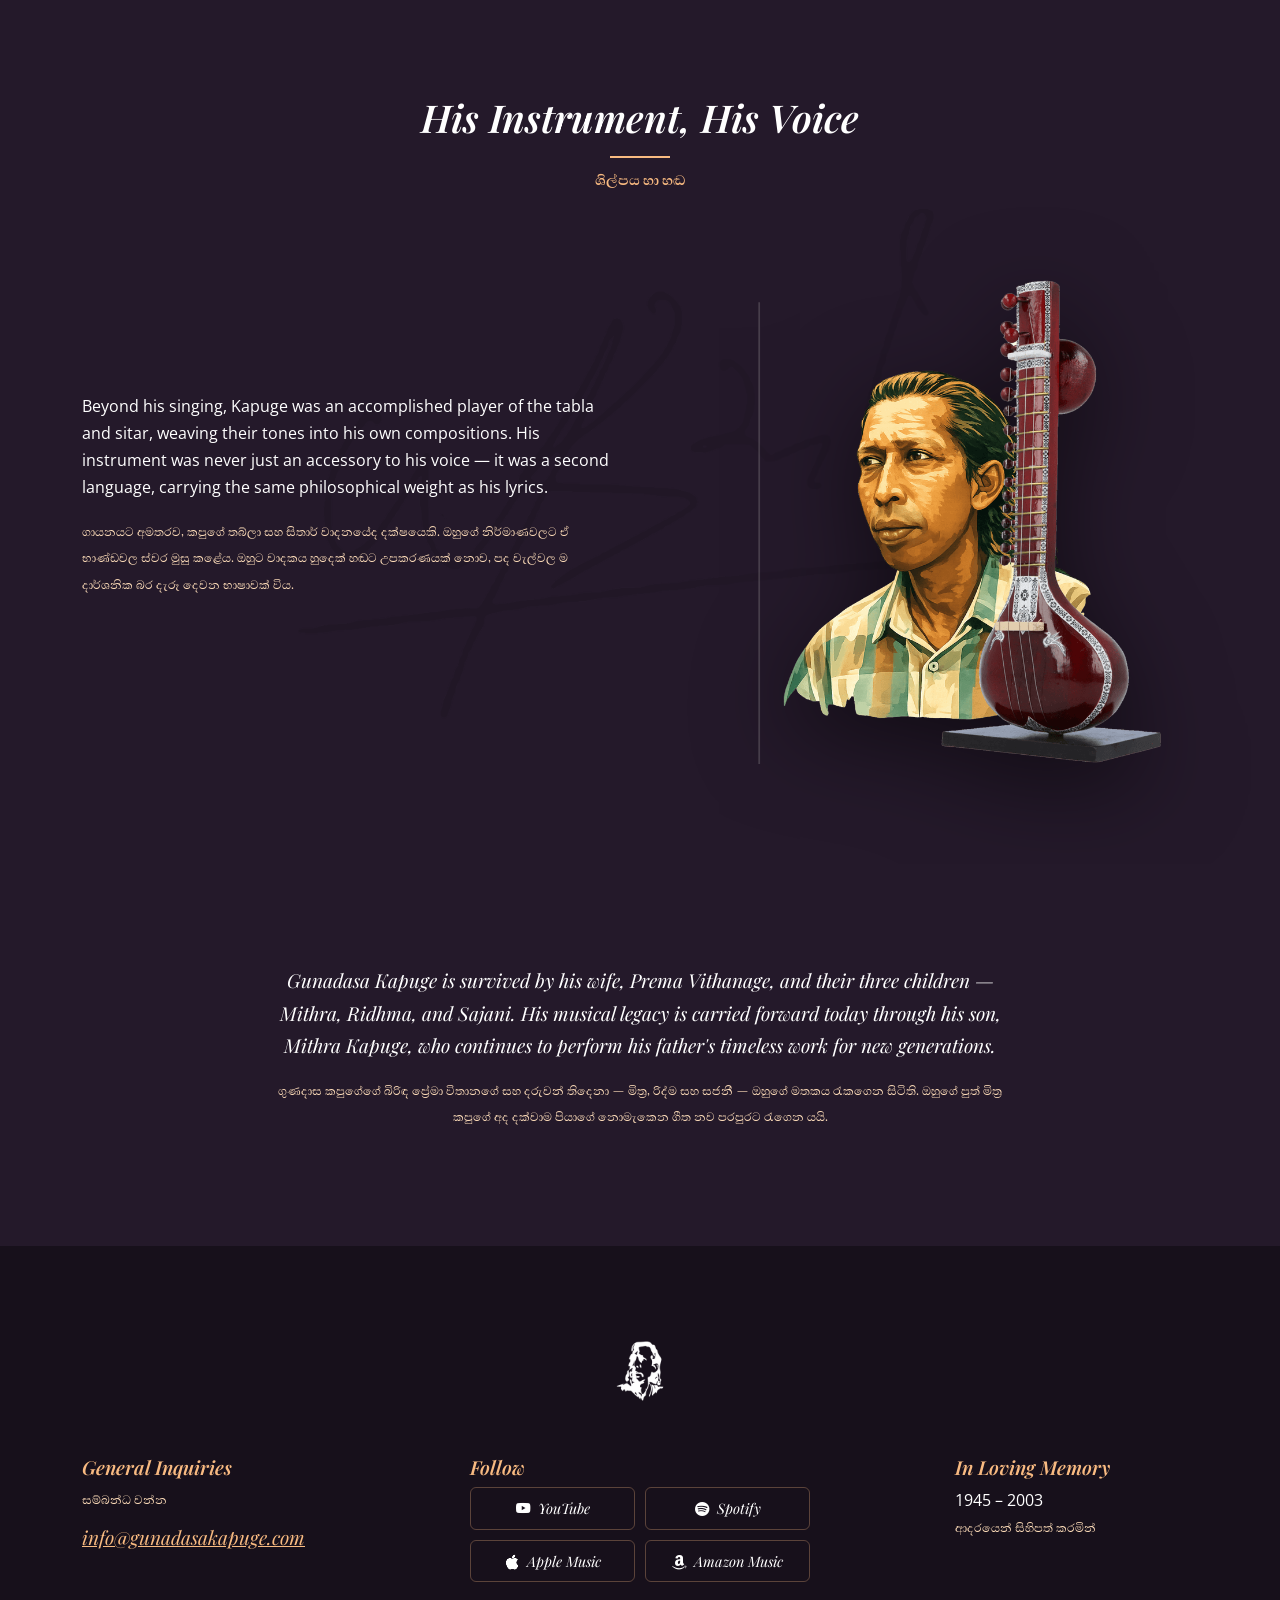
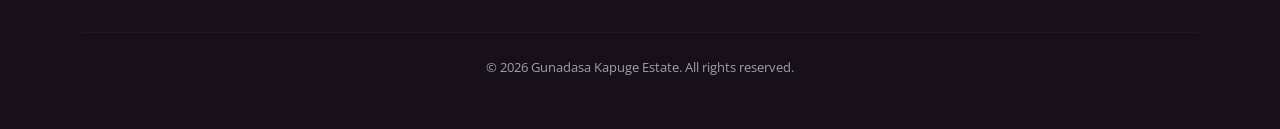
==== commit 9b1916b2: "Optimize images for faster load and add favicon Compress background, artwork, logo, and discography " ====
--- a/index.html
+++ b/index.html
@@ -5,7 +5,13 @@
 <meta name="viewport" content="width=device-width, initial-scale=1.0">
 <title>Gunadasa Kapuge | ගුණදාස කපුගේ</title>
 
+<link rel="icon" type="image/png" href="logo.png">
+<link rel="apple-touch-icon" href="logo.png">
+
+<link rel="preload" as="image" href="background_image.jpg">
+
 <link rel="preconnect" href="https://fonts.googleapis.com">
+<link rel="preconnect" href="https://fonts.gstatic.com" crossorigin>
 <link href="https://fonts.googleapis.com/css2?family=Playfair+Display:ital,wght@0,400;0,600;0,700;1,400;1,600&family=Open+Sans:wght@400;600&family=Abhaya+Libre:wght@400;500;600;700;800&display=swap" rel="stylesheet">
 
 <link href="https://cdn.jsdelivr.net/npm/bootstrap@5.3.3/dist/css/bootstrap.min.css" rel="stylesheet">
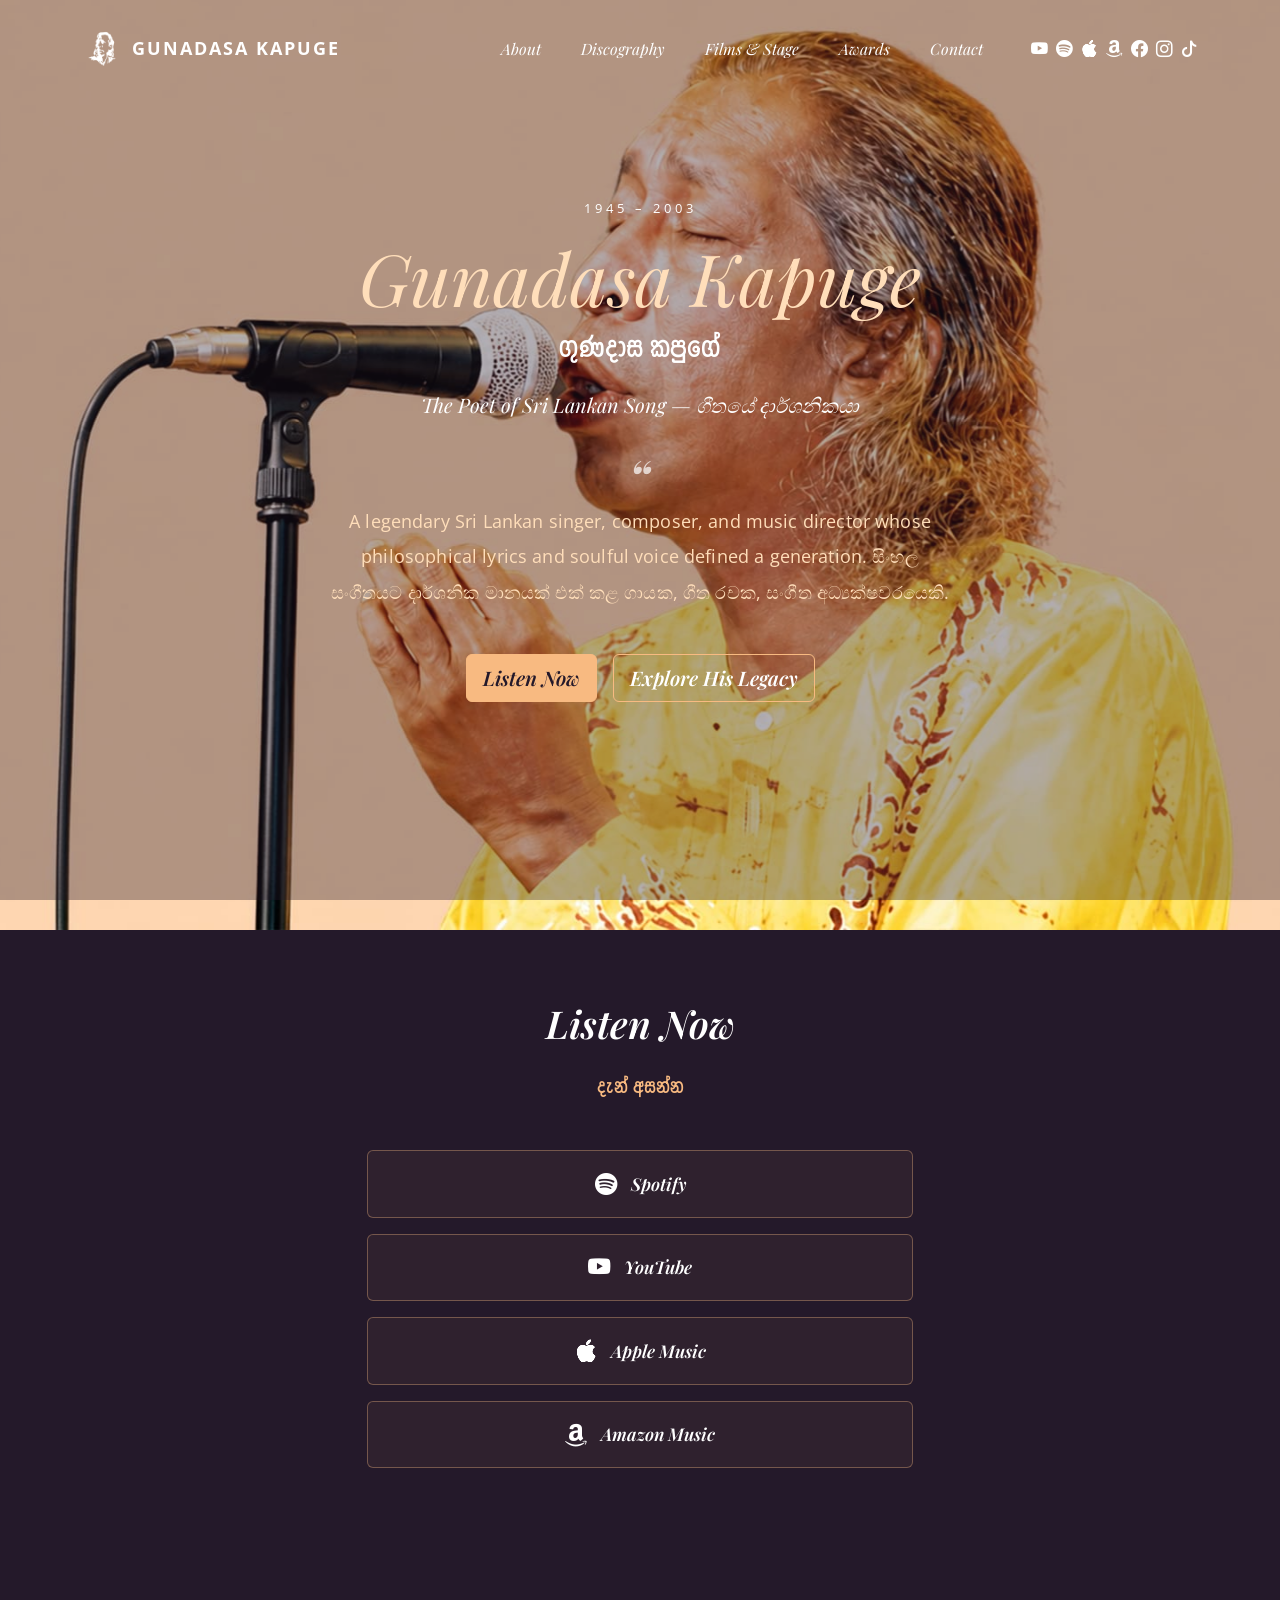
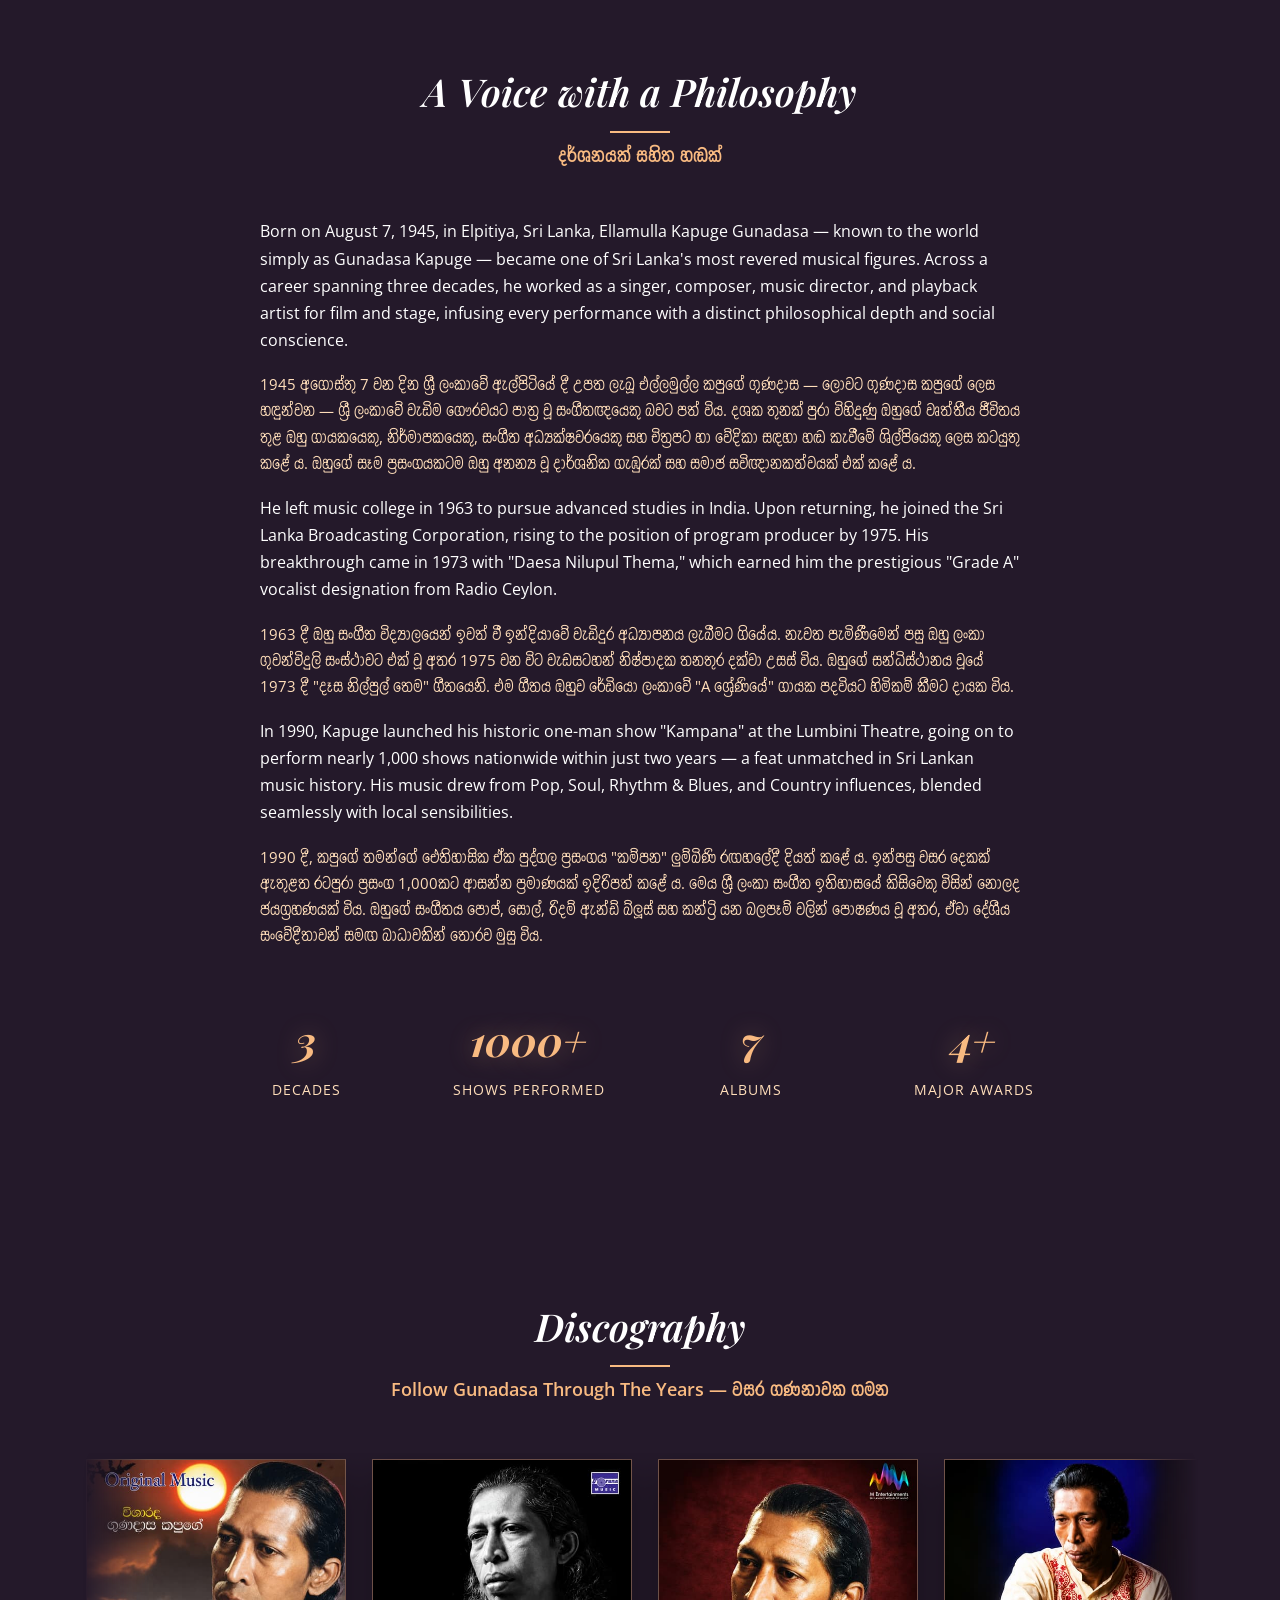
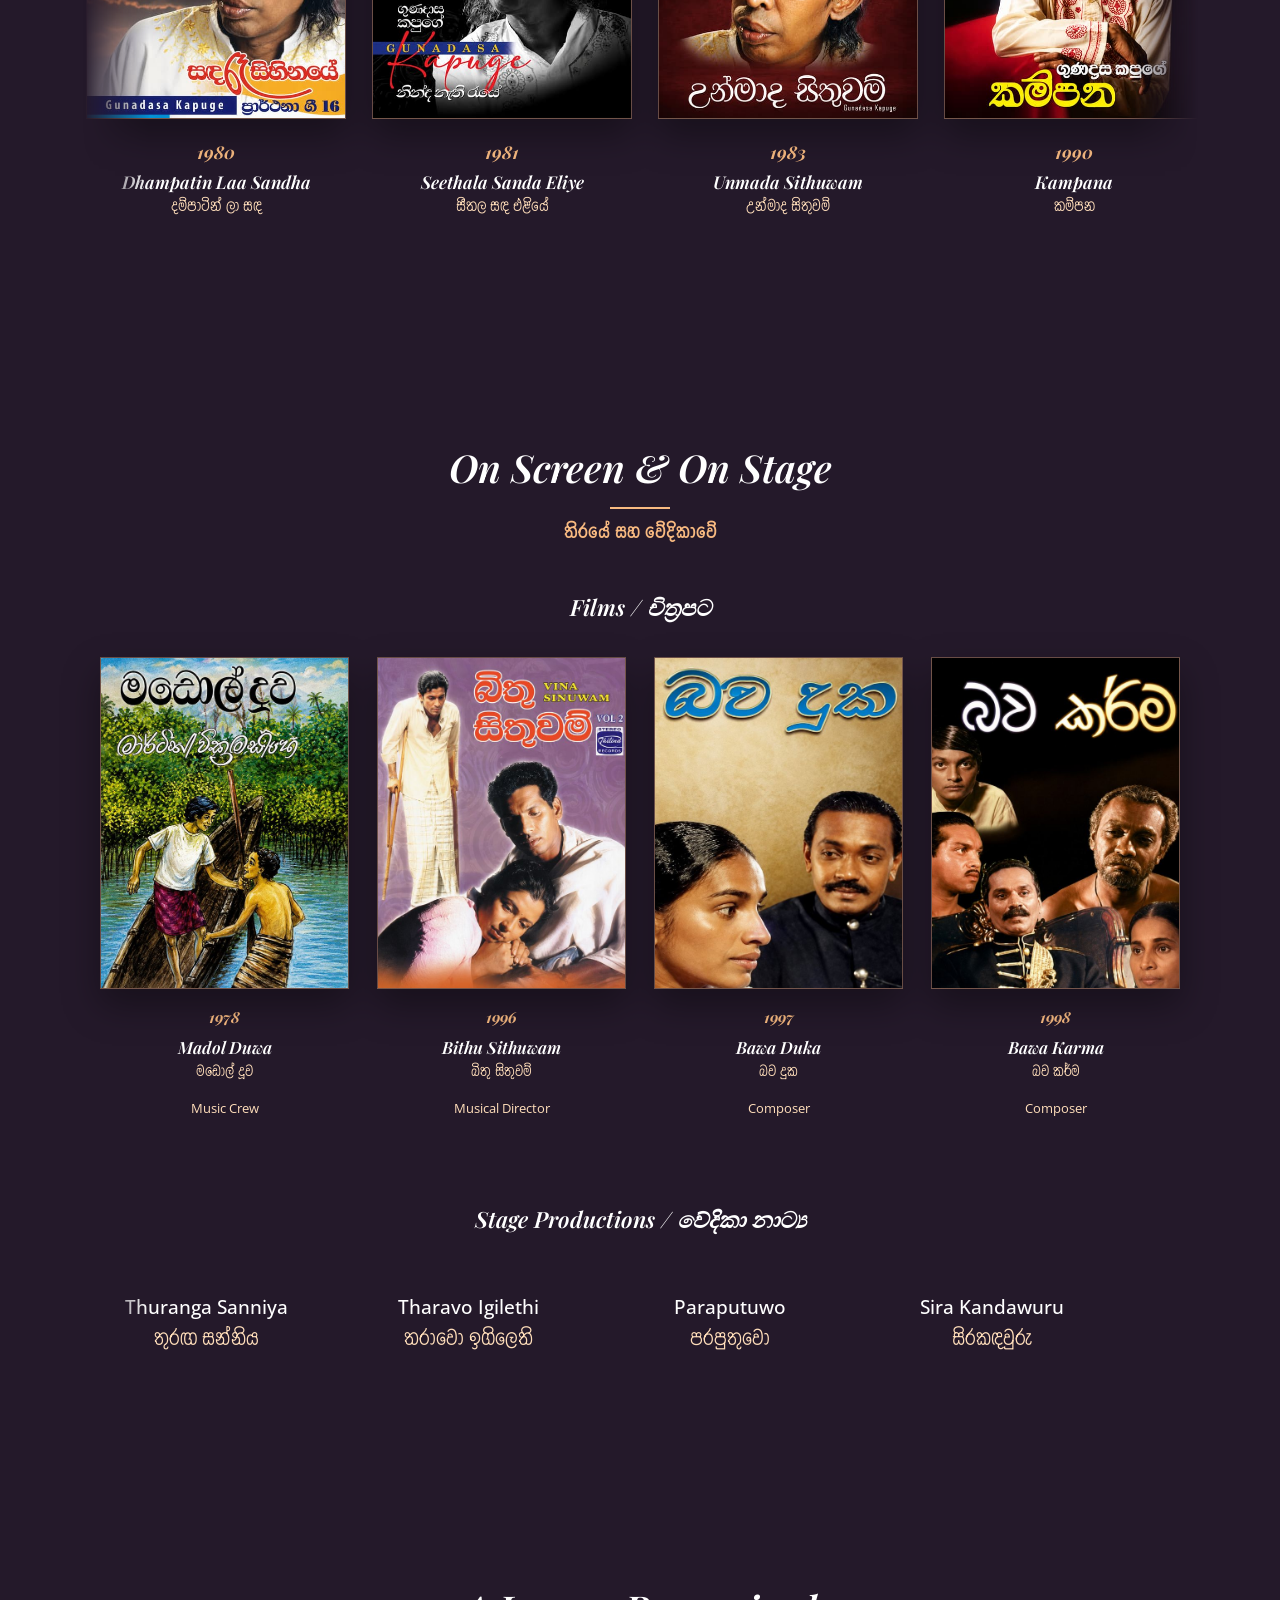
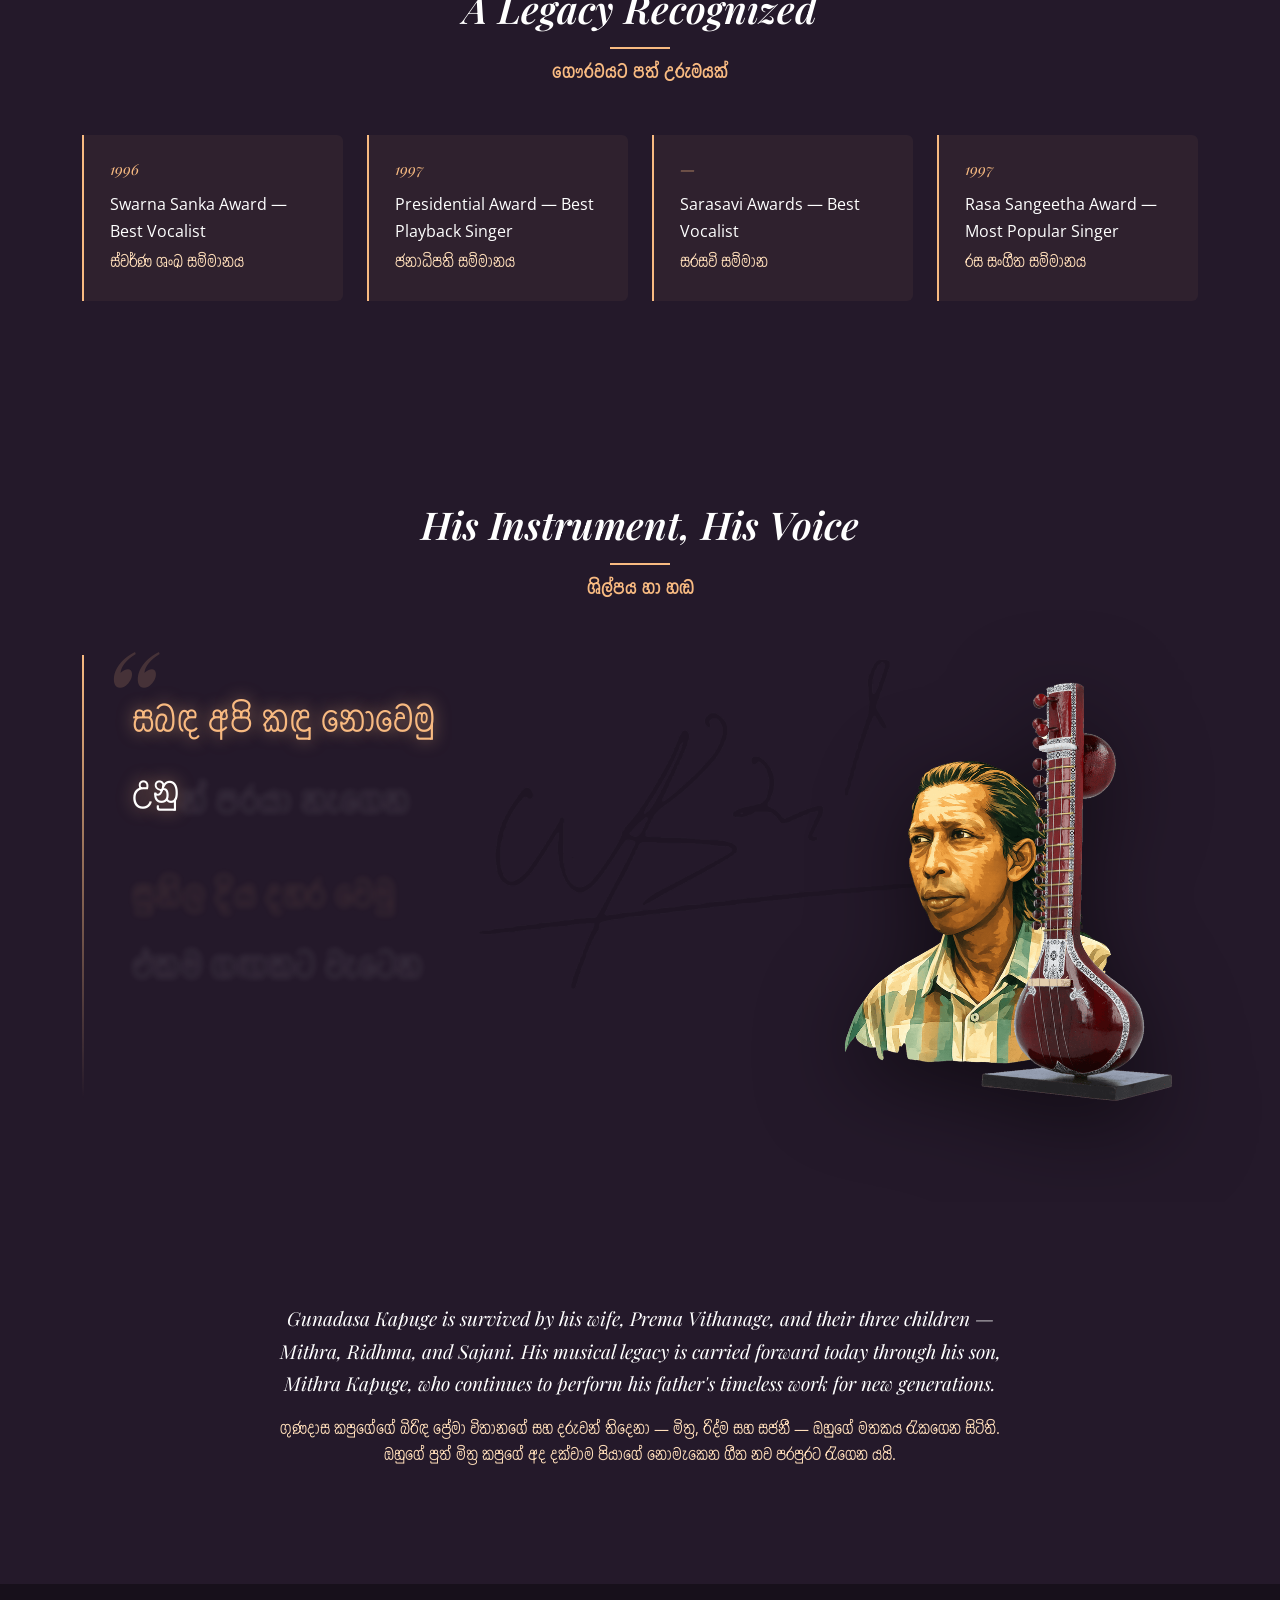
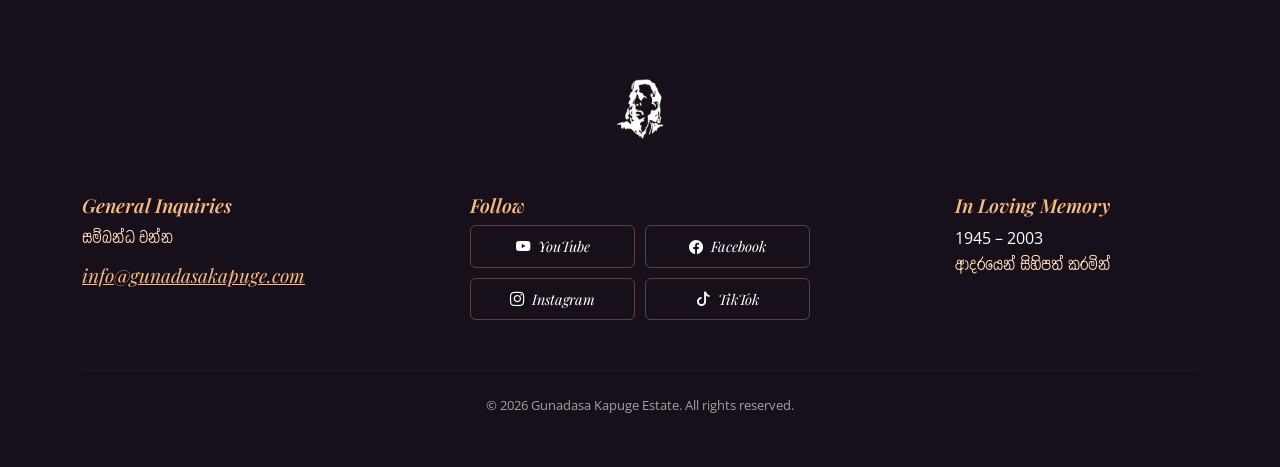
==== commit a7acf36e: "Add favicon, film covers, coming-soon page, and fix Sinhala rendering bugs Switch Sinhala font to se" ====
--- a/index.html
+++ b/index.html
@@ -5,14 +5,14 @@
 <meta name="viewport" content="width=device-width, initial-scale=1.0">
 <title>Gunadasa Kapuge | ගුණදාස කපුගේ</title>
 
-<link rel="icon" type="image/png" href="logo.png">
-<link rel="apple-touch-icon" href="logo.png">
+<link rel="icon" type="image/png" href="favicon.png">
+<link rel="apple-touch-icon" href="favicon.png">
 
 <link rel="preload" as="image" href="background_image.jpg">
 
 <link rel="preconnect" href="https://fonts.googleapis.com">
 <link rel="preconnect" href="https://fonts.gstatic.com" crossorigin>
-<link href="https://fonts.googleapis.com/css2?family=Playfair+Display:ital,wght@0,400;0,600;0,700;1,400;1,600&family=Open+Sans:wght@400;600&family=Abhaya+Libre:wght@400;500;600;700;800&display=swap" rel="stylesheet">
+<link href="https://fonts.googleapis.com/css2?family=Playfair+Display:ital,wght@0,400;0,600;0,700;1,400;1,600&family=Open+Sans:wght@400;600&display=swap" rel="stylesheet">
 
 <link href="https://cdn.jsdelivr.net/npm/bootstrap@5.3.3/dist/css/bootstrap.min.css" rel="stylesheet">
 <link href="https://cdn.jsdelivr.net/npm/bootstrap-icons@1.11.3/font/bootstrap-icons.min.css" rel="stylesheet">
@@ -41,6 +41,9 @@
           <a class="social-icon" href="https://open.spotify.com/search/Gunadasa%20Kapuge" target="_blank" rel="noopener" aria-label="Spotify"><i class="bi bi-spotify"></i></a>
           <a class="social-icon" href="https://music.apple.com/search?term=Gunadasa%20Kapuge" target="_blank" rel="noopener" aria-label="Apple Music"><i class="bi bi-apple"></i></a>
           <a class="social-icon" href="https://www.amazon.com/s?k=Gunadasa+Kapuge" target="_blank" rel="noopener" aria-label="Amazon Music"><i class="bi bi-amazon"></i></a>
+          <a class="social-icon" href="https://www.facebook.com/search/top?q=Gunadasa%20Kapuge" target="_blank" rel="noopener" aria-label="Facebook"><i class="bi bi-facebook"></i></a>
+          <a class="social-icon" href="https://www.instagram.com/explore/tags/gunadasakapuge/" target="_blank" rel="noopener" aria-label="Instagram"><i class="bi bi-instagram"></i></a>
+          <a class="social-icon" href="https://www.tiktok.com/search?q=Gunadasa%20Kapuge" target="_blank" rel="noopener" aria-label="TikTok"><i class="bi bi-tiktok"></i></a>
         </li>
       </ul>
     </div>
@@ -91,13 +94,13 @@
 
       <div class="prose mx-auto reveal">
         <p>Born on August 7, 1945, in Elpitiya, Sri Lanka, Ellamulla Kapuge Gunadasa &mdash; known to the world simply as Gunadasa Kapuge &mdash; became one of Sri Lanka's most revered musical figures. Across a career spanning three decades, he worked as a singer, composer, music director, and playback artist for film and stage, infusing every performance with a distinct philosophical depth and social conscience.</p>
-        <p class="native">1945 අගෝස්තු 7 වන දින ශ්‍රී ලංකාවේ එල්පිටියේ දී උපත ලැබූ එල්ලමුල්ල කපුගේ ගුණදාස — ලොවට ගුණදාස කපුගේ ලෙස හඳුන්වන — ශ්‍රී ලංකාවේ වැඩිම ගෞරවයට පාත්‍ර වූ සංගීතඥයෙකු බවට පත්විය. වසර තුනක දශකයක් පුරා විහිදුණු ඔහුගේ වෘත්තීය ජීවිතය තුළ ඔහු ගායකයෙකු, නිර්මාපකයෙකු, සංගීත අධ්‍යක්ෂවරයෙකු සහ චිත්‍රපට හා වේදිකා සඳහා හඬ කැවීමේ ශිල්පියෙකු ලෙස කටයුතු කළේය. ඔහුගේ සෑම ප්‍රසංගයකටම ඔහු අනන්‍ය වූ දාර්ශනික ගැඹුරක් සහ සමාජ සවිඥානකත්වයක් එක් කළේය.</p>
+        <p class="native">1945 අගෝස්තු 7 වන දින ශ්‍රී ලංකාවේ ඇල්පිටියේ දී උපත ලැබූ එල්ලමුල්ල කපුගේ ගුණදාස — ලොවට ගුණදාස කපුගේ ලෙස හඳුන්වන — ශ්‍රී ලංකාවේ වැඩිම ගෞරවයට පාත්‍ර වූ සංගීතඥයෙකු බවට පත් විය. දශක තුනක්  පුරා විහිදුණු ඔහුගේ වෘත්තීය ජීවිතය තුළ ඔහු ගායකයෙකු, නිර්මාපකයෙකු, සංගීත අධ්‍යක්ෂවරයෙකු සහ චිත්‍රපට හා වේදිකා සඳහා හඬ කැවීමේ ශිල්පියෙකු ලෙස කටයුතු කළේ ය. ඔහුගේ සෑම ප්‍රසංගයකටම ඔහු අනන්‍ය වූ දාර්ශනික ගැඹුරක් සහ සමාජ සවිඥානකත්වයක් එක් කළේ ය.</p>
 
         <p>He left music college in 1963 to pursue advanced studies in India. Upon returning, he joined the Sri Lanka Broadcasting Corporation, rising to the position of program producer by 1975. His breakthrough came in 1973 with "Daesa Nilupul Thema," which earned him the prestigious "Grade A" vocalist designation from Radio Ceylon.</p>
         <p class="native">1963 දී ඔහු සංගීත විද්‍යාලයෙන් ඉවත් වී ඉන්දියාවේ වැඩිදුර අධ්‍යාපනය ලැබීමට ගියේය. නැවත පැමිණීමෙන් පසු ඔහු ලංකා ගුවන්විදුලි සංස්ථාවට එක් වූ අතර 1975 වන විට වැඩසටහන් නිෂ්පාදක තනතුර දක්වා උසස් විය. ඔහුගේ සන්ධිස්ථානය වූයේ 1973 දී "දෑස නිල්පුල් තෙම" ගීතයෙනි. එම ගීතය ඔහුව රේඩියෝ ලංකාවේ "A ශ්‍රේණියේ" ගායක පදවියට හිමිකම් කීමට දායක විය.</p>
 
         <p>In 1990, Kapuge launched his historic one-man show "Kampana" at the Lumbini Theatre, going on to perform nearly 1,000 shows nationwide within just two years &mdash; a feat unmatched in Sri Lankan music history. His music drew from Pop, Soul, Rhythm &amp; Blues, and Country influences, blended seamlessly with local sensibilities.</p>
-        <p class="native">1990 දී, කපුගේ තමන්ගේ ඓතිහාසික තනි පුද්ගල ප්‍රසංගය "කම්පන" ලුම්බිණි රඟහලේදී දියත් කළේය. ඉන්පසු වසර දෙකක් ඇතුළත රටපුරා ප්‍රසංග 1,000කට ආසන්න ප්‍රමාණයක් ඉදිරිපත් කළේය. මෙය ශ්‍රී ලංකා සංගීත ඉතිහාසයේ කිසිවෙකු විසින් නොකළ ජයග්‍රහණයක් විය. ඔහුගේ සංගීතය පොප්, සෝල්, රිදම් ඇන්ඩ් බ්ලූස් සහ කන්ට්‍රි යන බලපෑම් වලින් පෝෂණය වූ අතර, ඒවා දේශීය සංවේදීතාවන් සමඟ බාධාවකින් තොරව මුසු විය.</p>
+        <p class="native">1990 දී, කපුගේ තමන්ගේ ඓතිහාසික ඒක පුද්ගල ප්‍රසංගය "කම්පන" ලුම්බිණි රඟහලේදී දියත් කළේ ය. ඉන්පසු වසර දෙකක් ඇතුළත රටපුරා ප්‍රසංග 1,000කට ආසන්න ප්‍රමාණයක් ඉදිරිපත් කළේ ය. මෙය ශ්‍රී ලංකා සංගීත ඉතිහාසයේ කිසිවෙකු විසින් නොලද ජයග්‍රහණයක් විය. ඔහුගේ සංගීතය පොප්, සෝල්, රිදම් ඇන්ඩ් බ්ලූස් සහ කන්ට්‍රි යන බලපෑම් වලින් පෝෂණය වූ අතර, ඒවා දේශීය සංවේදීතාවන් සමඟ බාධාවකින් තොරව මුසු විය.</p>
       </div>
 
       <div class="stats-row reveal">
@@ -211,25 +214,61 @@
       <h2 class="text-center reveal">On Screen &amp; On Stage</h2>
       <p class="section-sub reveal">තිරයේ සහ වේදිකාවේ</p>
 
-      <div class="row justify-content-center g-5">
-        <div class="col-md-5 reveal">
-          <h3>Films / චිත්‍රපට</h3>
-          <ul class="list-unstyled">
-            <li>Madol Duwa (1978) &mdash; Music Crew <span class="native d-block">මඩොල් දූව</span></li>
-            <li>Bithu Sithuwam (1996) &mdash; Musical Director <span class="native d-block">බිතු සිතුවම්</span></li>
-            <li>Bawa Duka (1997) &mdash; Composer <span class="native d-block">බව දුක</span></li>
-            <li>Bawa Karma (1998) &mdash; Composer <span class="native d-block">බව කර්ම</span></li>
-          </ul>
-        </div>
-        <div class="col-md-5 reveal">
-          <h3>Stage Productions / වේදිකා නාට්‍ය</h3>
-          <ul class="list-unstyled">
-            <li>Thuranga Sanniya <span class="native d-block">තුරඟ සන්නිය</span></li>
-            <li>Tharavo Igilethi <span class="native d-block">තරාවෝ ඉගිලෙති</span></li>
-            <li>Paraputuwo <span class="native d-block">පරපුතුවෝ</span></li>
-            <li>Sira Kandawuru <span class="native d-block">සිරකඳවුරු</span></li>
-            <li>Kampana <span class="native d-block">කම්පන</span></li>
-          </ul>
+      <h3 class="media-group-title reveal">Films / චිත්‍රපට</h3>
+      <div class="media-grid">
+        <div class="media-card reveal">
+          <div class="media-cover-wrap"><img src="film_covers/madol-duwa.jpg" alt="Madol Duwa cover" class="media-cover-img"></div>
+          <div class="media-card-year">1978</div>
+          <h4>Madol Duwa</h4>
+          <p class="native">මඩොල් දූව</p>
+          <p class="media-role">Music Crew</p>
+        </div>
+        <div class="media-card reveal">
+          <div class="media-cover-wrap"><img src="film_covers/bithu-sithuwam.jpg" alt="Bithu Sithuwam cover" class="media-cover-img"></div>
+          <div class="media-card-year">1996</div>
+          <h4>Bithu Sithuwam</h4>
+          <p class="native">බිතු සිතුවම්</p>
+          <p class="media-role">Musical Director</p>
+        </div>
+        <div class="media-card reveal">
+          <div class="media-cover-wrap"><img src="film_covers/bawa-duka.jpg" alt="Bawa Duka cover" class="media-cover-img"></div>
+          <div class="media-card-year">1997</div>
+          <h4>Bawa Duka</h4>
+          <p class="native">බව දුක</p>
+          <p class="media-role">Composer</p>
+        </div>
+        <div class="media-card reveal">
+          <div class="media-cover-wrap"><img src="film_covers/bawa-karma.jpg" alt="Bawa Karma cover" class="media-cover-img"></div>
+          <div class="media-card-year">1998</div>
+          <h4>Bawa Karma</h4>
+          <p class="native">බව කර්ම</p>
+          <p class="media-role">Composer</p>
+        </div>
+      </div>
+
+      <h3 class="media-group-title media-group-title-spaced reveal">Stage Productions / වේදිකා නාට්‍ය</h3>
+      <div class="stage-marquee-outer reveal">
+        <div class="stage-marquee-track" id="stageTrack">
+          <div class="stage-card">
+            <h4>Thuranga Sanniya</h4>
+            <p class="native">තුරඟ සන්නිය</p>
+          </div>
+          <div class="stage-card">
+            <h4>Tharavo Igilethi</h4>
+            <p class="native">තරාවෝ ඉගිලෙති</p>
+          </div>
+          <div class="stage-card">
+            <h4>Paraputuwo</h4>
+            <p class="native">පරපුතුවෝ</p>
+          </div>
+          <div class="stage-card">
+            <h4>Sira Kandawuru</h4>
+            <p class="native">සිරකඳවුරු</p>
+          </div>
+          <div class="stage-card">
+            <h4>Kampana</h4>
+            <p class="native">කම්පන</p>
+          </div>
         </div>
       </div>
     </div>
@@ -281,14 +320,21 @@
       <h2 class="text-center reveal">His Instrument, His Voice</h2>
       <p class="section-sub reveal">ශිල්පය හා හඬ</p>
 
-      <div class="row align-items-center g-5">
-        <div class="col-lg-6 reveal">
-          <div class="prose">
-            <p>Beyond his singing, Kapuge was an accomplished player of the tabla and sitar, weaving their tones into his own compositions. His instrument was never just an accessory to his voice &mdash; it was a second language, carrying the same philosophical weight as his lyrics.</p>
-            <p class="native">ගායනයට අමතරව, කපුගේ තබ්ලා සහ සිතාර් වාදනයේද දක්ෂයෙකි. ඔහුගේ නිර්මාණවලට ඒ භාණ්ඩවල ස්වර මුසු කළේය. ඔහුට වාදකය හුදෙක් හඬට උපකරණයක් නොව, පද වැල්වල ම දාර්ශනික බර දැරූ දෙවන භාෂාවක් විය.</p>
-          </div>
-        </div>
-        <div class="col-lg-6 text-center reveal">
+      <div class="row align-items-center g-4">
+        <div class="col-lg-7 reveal">
+          <blockquote class="lyric-quote">
+            <div class="lyric-stanza">
+              <p>සබඳ අපි කඳු නොවෙමු</p>
+              <p>උනුන් පරයා නැගෙන</p>
+            </div>
+            <div class="lyric-stanza">
+              <p>සුනිල දිය දහර වෙමු</p>
+              <p>එකම ගඟකට වැටෙන</p>
+            </div>
+            <cite>&mdash; Gunadasa Kapuge</cite>
+          </blockquote>
+        </div>
+        <div class="col-lg-5 d-flex justify-content-center justify-content-lg-start reveal">
           <img src="artwork.png" alt="Gunadasa Kapuge portrait with sitar" class="artistry-image">
         </div>
       </div>
@@ -319,9 +365,9 @@
         <h5>Follow</h5>
         <div class="footer-social-grid footer-social">
           <a href="https://www.youtube.com/results?search_query=Gunadasa+Kapuge" target="_blank" rel="noopener"><i class="bi bi-youtube me-1"></i> YouTube</a>
-          <a href="https://open.spotify.com/search/Gunadasa%20Kapuge" target="_blank" rel="noopener"><i class="bi bi-spotify me-1"></i> Spotify</a>
-          <a href="https://music.apple.com/search?term=Gunadasa%20Kapuge" target="_blank" rel="noopener"><i class="bi bi-apple me-1"></i> Apple Music</a>
-          <a href="https://www.amazon.com/s?k=Gunadasa+Kapuge" target="_blank" rel="noopener"><i class="bi bi-amazon me-1"></i> Amazon Music</a>
+          <a href="https://www.facebook.com/search/top?q=Gunadasa%20Kapuge" target="_blank" rel="noopener"><i class="bi bi-facebook me-1"></i> Facebook</a>
+          <a href="https://www.instagram.com/explore/tags/gunadasakapuge/" target="_blank" rel="noopener"><i class="bi bi-instagram me-1"></i> Instagram</a>
+          <a href="https://www.tiktok.com/search?q=Gunadasa%20Kapuge" target="_blank" rel="noopener"><i class="bi bi-tiktok me-1"></i> TikTok</a>
         </div>
       </div>
       <div class="col-md-3 offset-md-1 reveal">
--- a/style.css
+++ b/style.css
@@ -1,3 +1,11 @@
+@font-face {
+  font-family: 'Yaldevi Local';
+  src: url('fonts/Yaldevi.woff2') format('woff2');
+  font-weight: 400 700;
+  font-display: swap;
+  unicode-range: U+0964-0965, U+0D81-0DF4, U+1CF2, U+200C-200D, U+25CC, U+111E1-111F4;
+}
+
 :root {
   --color-cream: #F8BA81;
   --color-cream-dark: #FFDEBA;
@@ -6,7 +14,7 @@
   --color-text-muted: #FFDEBA;
   --font-display: 'Playfair Display', Georgia, serif;
   --font-body: 'Open Sans', Arial, sans-serif;
-  --font-sinhala: 'Abhaya Libre', 'Iskoola Pota', Georgia, serif;
+  --font-sinhala: 'Yaldevi Local', 'Open Sans', sans-serif;
 }
 
 body {
@@ -111,6 +119,12 @@
   padding: 14px 0;
 }
 
+.site-navbar.menu-open {
+  background: rgba(36, 25, 42, 0.92);
+  -webkit-backdrop-filter: blur(10px);
+  backdrop-filter: blur(10px);
+}
+
 .navbar-brand {
   font-family: var(--font-body);
   font-weight: 700;
@@ -202,18 +216,18 @@
   letter-spacing: 4px;
   text-transform: uppercase;
   font-size: 0.8rem;
-  color: var(--color-cream);
+  color: #FFFFFF;
   margin-bottom: 14px;
 }
 
-.hero h1 { margin-bottom: 6px; }
+.hero h1 { margin-bottom: 6px; color: var(--color-cream-dark); }
 
 .hero-native {
   font-family: var(--font-sinhala);
   font-style: normal;
   font-weight: 600;
   font-size: 1.6rem;
-  color: var(--color-cream);
+  color: #FFFFFF;
   margin: 0 0 18px;
 }
 
@@ -221,14 +235,14 @@
   font-family: var(--font-display);
   font-style: italic;
   font-size: 1.25rem;
-  color: var(--color-text);
+  color: #FFFFFF;
   margin-bottom: 22px;
 }
 
 .hero-desc {
   position: relative;
   max-width: 620px;
-  color: var(--color-text-muted);
+  color: var(--color-cream-dark);
   font-size: 1.14rem;
   line-height: 1.95;
   letter-spacing: 0.15px;
@@ -245,7 +259,7 @@
   font-weight: 700;
   font-size: 3rem;
   line-height: 1;
-  color: var(--color-cream);
+  color: #FFFFFF;
   opacity: 0.7;
   margin-bottom: 4px;
 }
@@ -434,6 +448,45 @@
 .disco-card h3 { font-size: 1.1rem; margin: 4px 0 2px; }
 .disco-card .native { display: block; font-size: 0.9em; }
 
+.stage-marquee-outer {
+  overflow: hidden;
+  -webkit-mask-image: linear-gradient(90deg, transparent, #000 6%, #000 94%, transparent);
+  mask-image: linear-gradient(90deg, transparent, #000 6%, #000 94%, transparent);
+}
+
+.stage-marquee-track {
+  display: flex;
+  gap: 22px;
+  width: max-content;
+  padding: 6px 4px 10px;
+  animation: stageMarquee 32s linear infinite;
+}
+
+.stage-marquee-outer:hover .stage-marquee-track {
+  animation-play-state: paused;
+}
+
+@keyframes stageMarquee {
+  from { transform: translateX(0); }
+  to { transform: translateX(-50%); }
+}
+
+.stage-card {
+  flex: 0 0 240px;
+  text-align: center;
+  padding: 20px 24px;
+  transition: transform 0.3s ease;
+}
+.stage-card:hover {
+  transform: translateY(-6px);
+}
+.stage-card h4 { margin: 0 0 4px; font-size: 1.2rem; }
+.stage-card .native { display: block; font-size: 1.2rem; margin: 0; }
+
+@media (max-width: 767px) {
+  .stage-card { flex-basis: 190px; padding: 16px 18px; }
+}
+
 @media (max-width: 767px) {
   .disco-card { flex-basis: 210px; }
 }
@@ -464,8 +517,82 @@
 }
 
 /* FILMS & STAGE */
-#films h3 { font-size: 1.3rem; margin-bottom: 20px; }
-#films li { margin-bottom: 14px; color: var(--color-text); }
+.media-group-title {
+  text-align: center;
+  font-size: 1.4rem;
+  margin-bottom: 36px;
+}
+.media-group-title-spaced { margin-top: 70px; }
+
+.media-grid {
+  display: grid;
+  grid-template-columns: repeat(auto-fit, minmax(180px, 1fr));
+  gap: 28px;
+  max-width: 1080px;
+  margin: 0 auto;
+}
+
+.media-card {
+  text-align: center;
+}
+
+.media-cover-wrap {
+  position: relative;
+  width: 100%;
+  aspect-ratio: 3 / 4;
+  overflow: hidden;
+  border: 1px solid rgba(248, 186, 129, 0.3);
+  background: linear-gradient(160deg, rgba(248, 186, 129, 0.12), rgba(248, 186, 129, 0.02));
+  box-shadow: 0 16px 34px rgba(0, 0, 0, 0.35);
+  transition: transform 0.3s ease, box-shadow 0.3s ease;
+}
+.media-card:hover .media-cover-wrap {
+  transform: translateY(-6px);
+  box-shadow: 0 22px 44px rgba(0, 0, 0, 0.45);
+}
+
+.media-cover-placeholder {
+  width: 100%;
+  height: 100%;
+  display: flex;
+  align-items: center;
+  justify-content: center;
+  font-size: 2.6rem;
+  color: var(--color-cream);
+}
+
+.media-cover-img {
+  width: 100%;
+  height: 100%;
+  object-fit: cover;
+  display: block;
+}
+
+.media-card-year {
+  font-family: var(--font-display);
+  font-style: italic;
+  font-weight: 700;
+  color: var(--color-cream);
+  font-size: 0.95rem;
+  margin-top: 16px;
+}
+
+.media-card h4 {
+  font-family: var(--font-display);
+  font-style: italic;
+  font-weight: 600;
+  color: var(--color-text);
+  font-size: 1.05rem;
+  margin: 6px 0 2px;
+}
+
+.media-card .native { display: block; font-size: 0.85em; }
+
+.media-role {
+  color: var(--color-text-muted);
+  font-size: 0.8rem;
+  margin-top: 2px;
+}
 
 /* AWARDS */
 .award-card {
@@ -498,16 +625,102 @@
 .artistry-signature {
   position: absolute;
   inset: 0;
-  background: url('signature.png') center / 65% no-repeat;
-  opacity: 0.08;
+  background: url('signature.png') 58% center / 42% no-repeat;
+  opacity: 0.12;
   pointer-events: none;
 }
 
 .artistry-image {
   max-width: 100%;
-  max-height: 520px;
+  max-height: 600px;
   width: auto;
   filter: drop-shadow(0 25px 45px rgba(0,0,0,0.5));
+}
+
+.lyric-quote {
+  position: relative;
+  width: 100%;
+  max-width: none;
+  margin: 0;
+  padding: 34px 24px 24px 48px;
+  border-left: 2px solid transparent;
+  border-image: linear-gradient(180deg, var(--color-cream), rgba(248, 186, 129, 0)) 1;
+}
+
+.lyric-quote::before {
+  content: "\201C";
+  position: absolute;
+  top: -30px;
+  left: 12px;
+  font-family: var(--font-display);
+  font-style: italic;
+  font-size: 9rem;
+  line-height: 1;
+  color: var(--color-cream);
+  opacity: 0.16;
+  z-index: -1;
+  pointer-events: none;
+}
+
+.lyric-stanza { margin-bottom: 34px; }
+.lyric-stanza:last-of-type { margin-bottom: 0; }
+
+.lyric-quote p {
+  position: relative;
+  font-family: var(--font-sinhala);
+  font-style: normal;
+  font-weight: 400;
+  font-size: 2.1rem;
+  line-height: 1.8;
+  letter-spacing: 0.3px;
+  margin: 0 0 10px;
+  color: var(--color-text);
+  text-shadow: 0 2px 18px rgba(248, 186, 129, 0.18);
+}
+
+.lyric-stanza p:nth-child(odd) { color: var(--color-cream); }
+
+.lyric-char {
+  display: inline-block;
+  white-space: pre;
+  opacity: 0.14;
+  transform: translateY(10px);
+  filter: blur(3px);
+  text-shadow: none;
+  transition: opacity 0.55s ease, transform 0.55s ease, filter 0.55s ease, text-shadow 0.6s ease;
+}
+
+.lyric-char.lit {
+  opacity: 1;
+  transform: translateY(0);
+  filter: blur(0);
+  text-shadow: 0 0 16px rgba(248, 186, 129, 0.65);
+}
+
+.lyric-quote cite {
+  display: block;
+  margin-top: 36px;
+  padding-top: 20px;
+  border-top: 1px solid rgba(248, 186, 129, 0.25);
+  font-family: var(--font-display);
+  font-style: italic;
+  font-size: 1.15rem;
+  letter-spacing: 0.5px;
+  color: var(--color-text-muted);
+  opacity: 0;
+  transition: opacity 0.8s ease;
+}
+
+.lyric-quote cite.show { opacity: 1; }
+
+@media (max-width: 991px) {
+  .lyric-quote::before { font-size: 5.5rem; top: -22px; }
+  .lyric-quote {
+    margin: 0 auto;
+    padding: 24px 16px 16px 26px;
+  }
+  .lyric-stanza { margin-bottom: 20px; }
+  .lyric-quote p { font-size: 1.4rem; }
 }
 
 @media (max-width: 991px) {
@@ -572,6 +785,11 @@
   .hero-native { font-size: 1.2rem; }
   .hero-tagline { font-size: 1.05rem; }
   .navbar-nav { text-align: center; margin-top: 16px; }
+  .navbar-nav .nav-item.d-flex { justify-content: center; }
+  .navbar-collapse {
+    max-height: calc(100vh - 90px);
+    overflow-y: auto;
+  }
   #discoCarousel { padding: 0 44px; }
   .carousel-control-prev, .carousel-control-next { width: 38px; height: 38px; }
   .disco-slide-single { padding: 44px 28px 34px; }
@@ -609,5 +827,5 @@
 
 @media (prefers-reduced-motion: reduce) {
   .reveal, .hero-anim { opacity: 1; transform: none; animation: none; transition: none; }
-  .bg-fixed, .disco-marquee-track, .disco-cover-placeholder, h2::after { animation: none; transition: none; }
-}
+  .bg-fixed, .disco-marquee-track, .disco-cover-placeholder, .stage-marquee-track, h2::after { animation: none; transition: none; }
+}
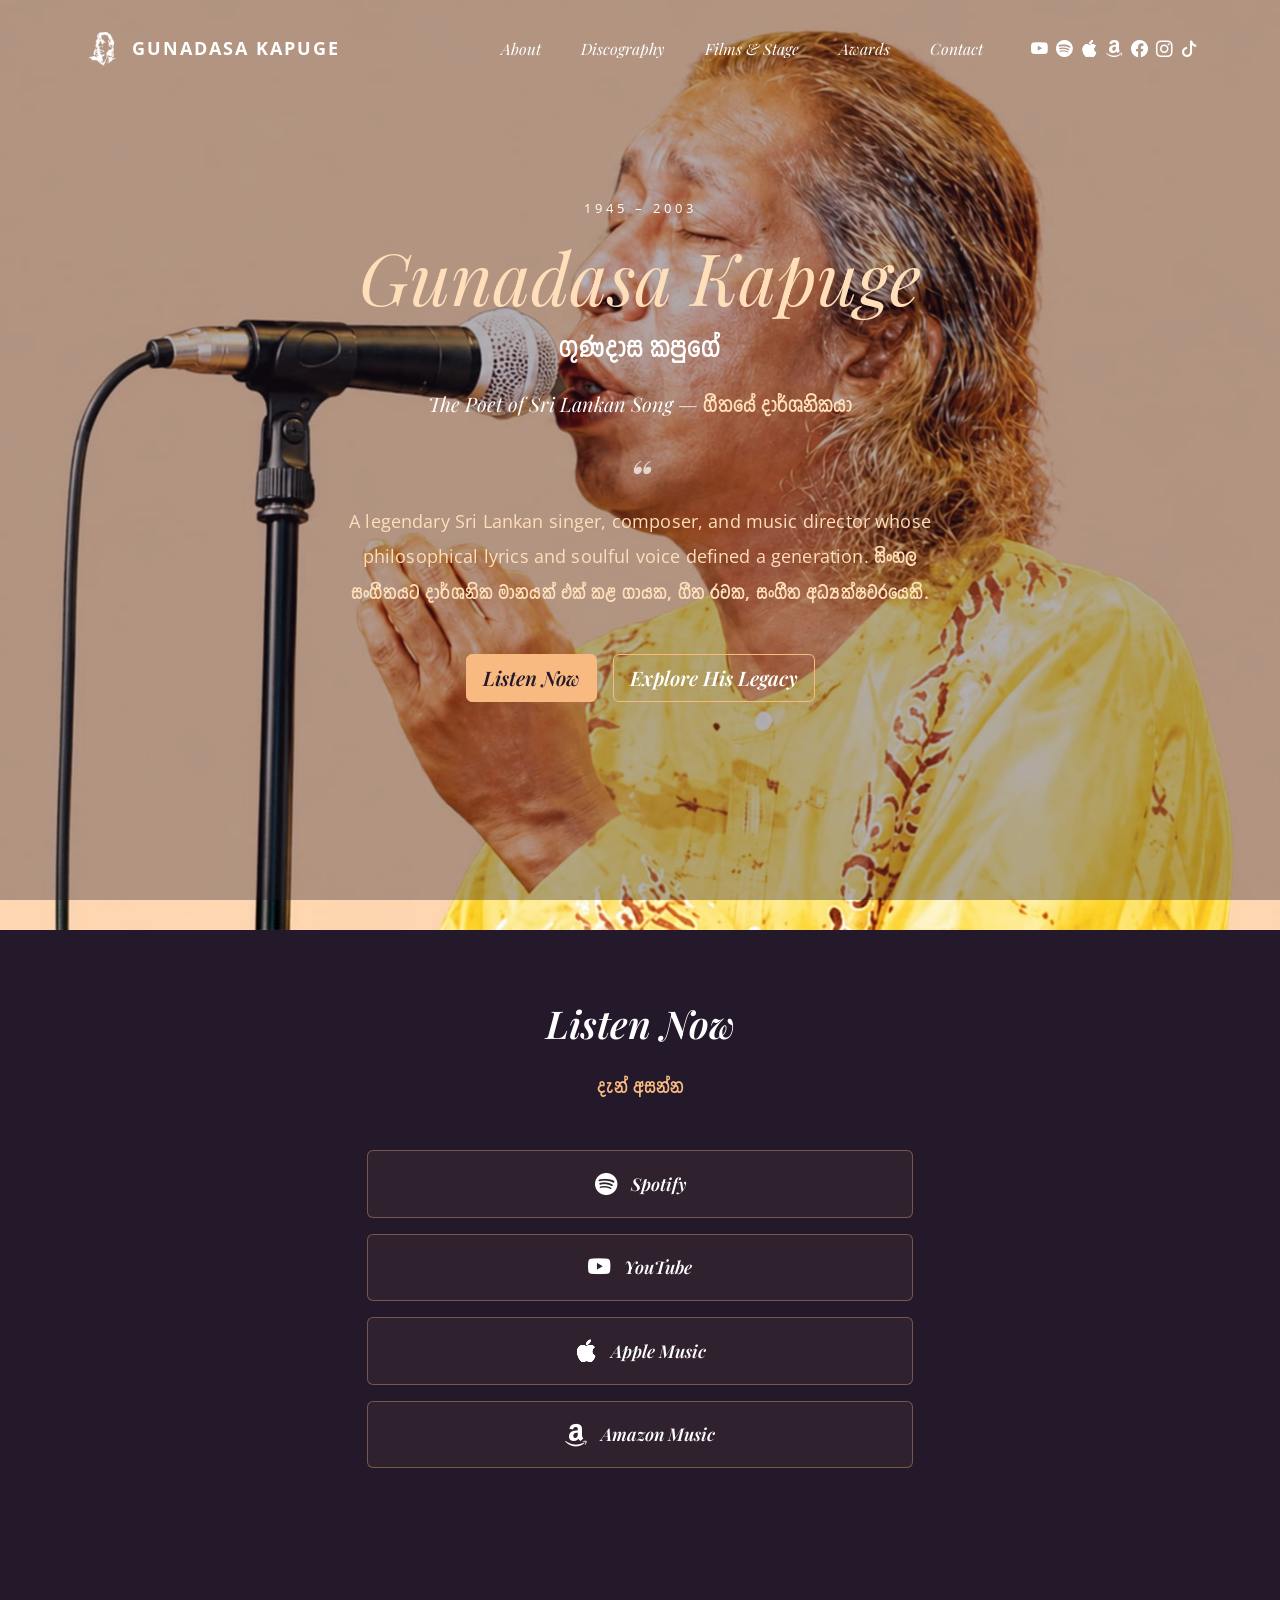
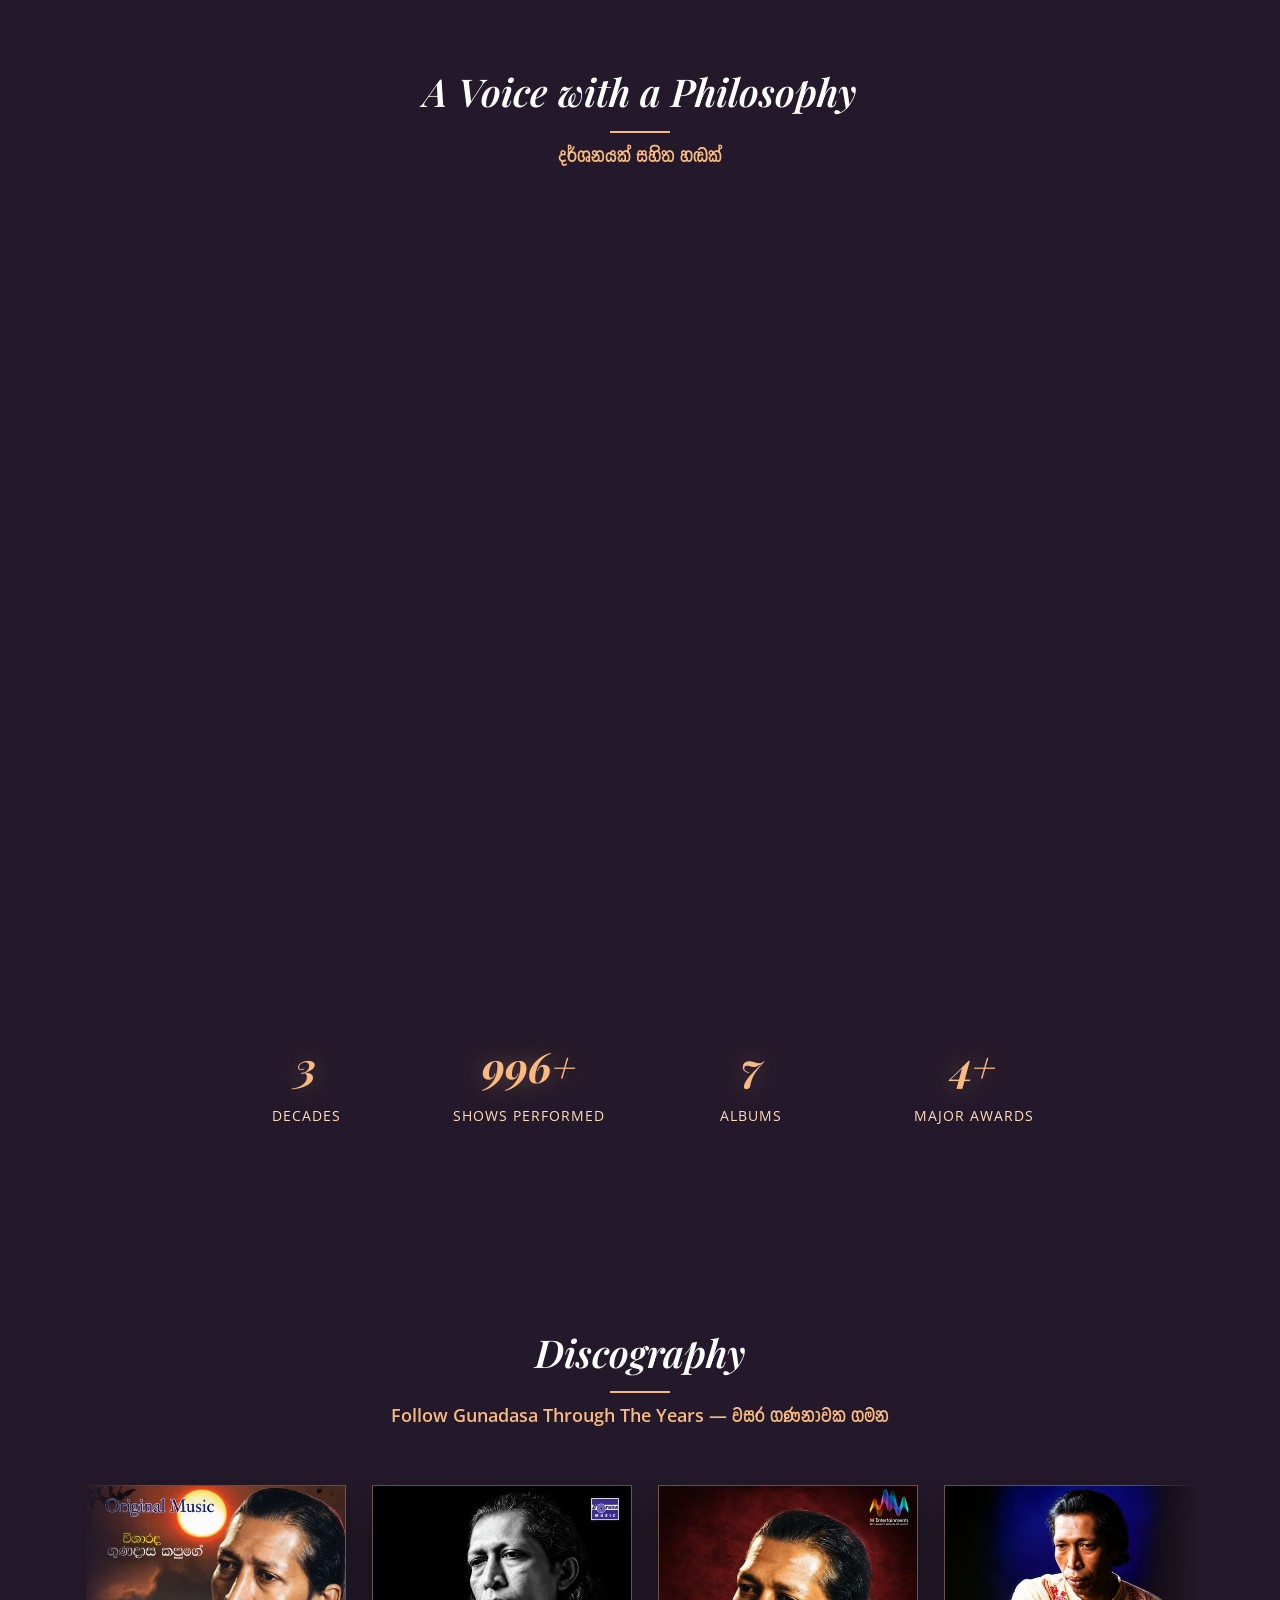
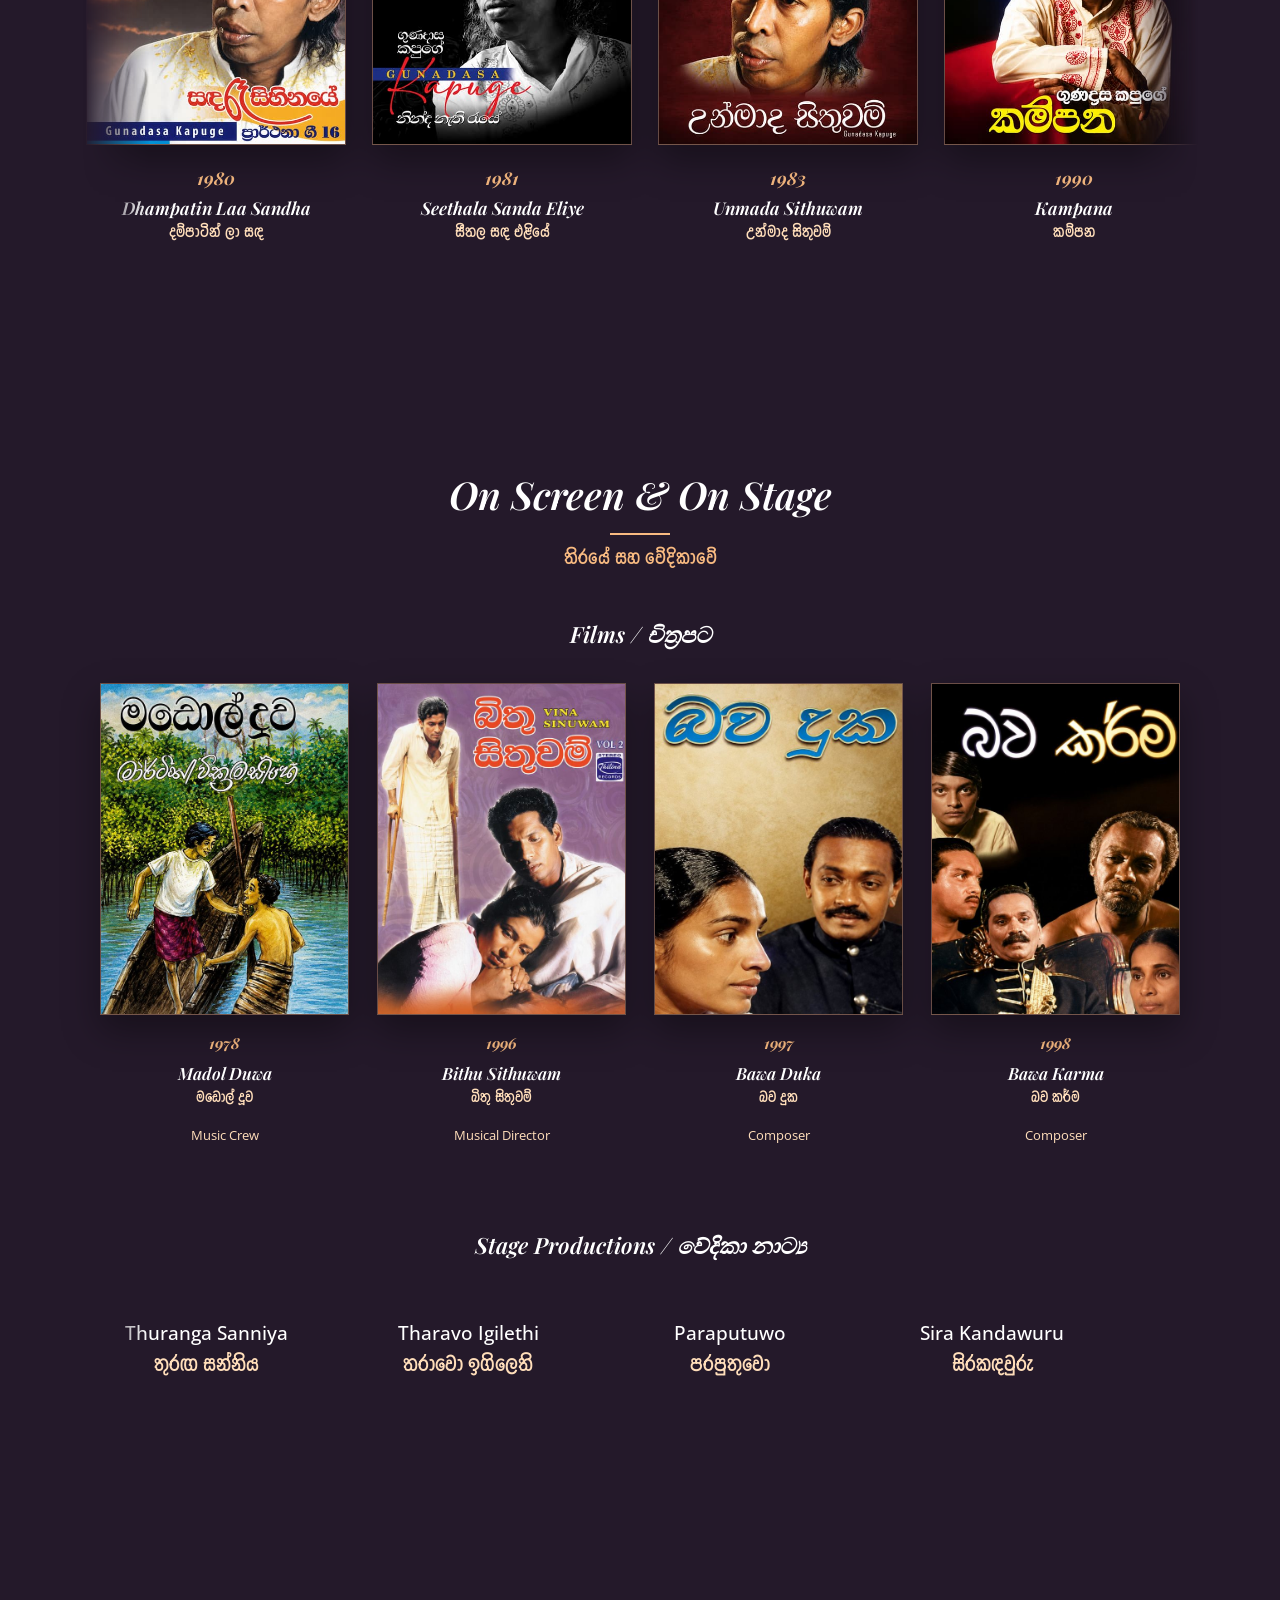
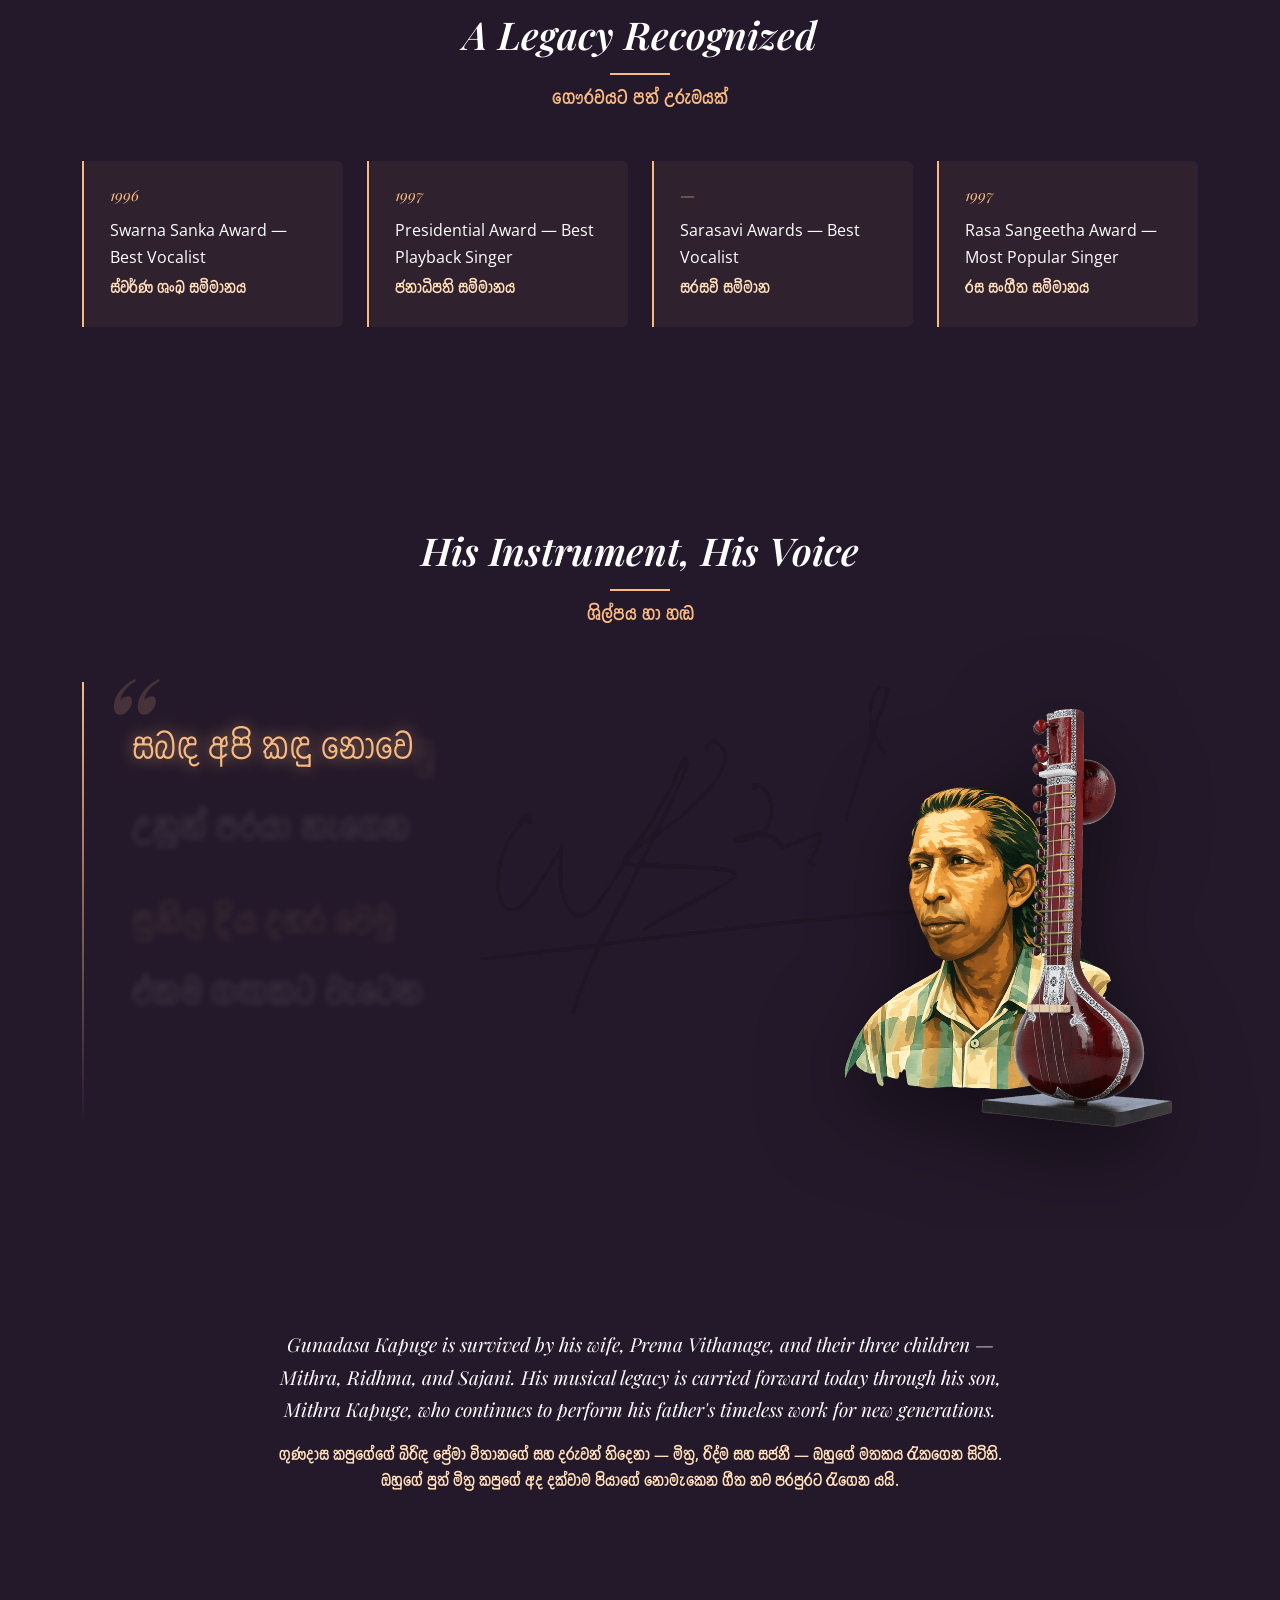
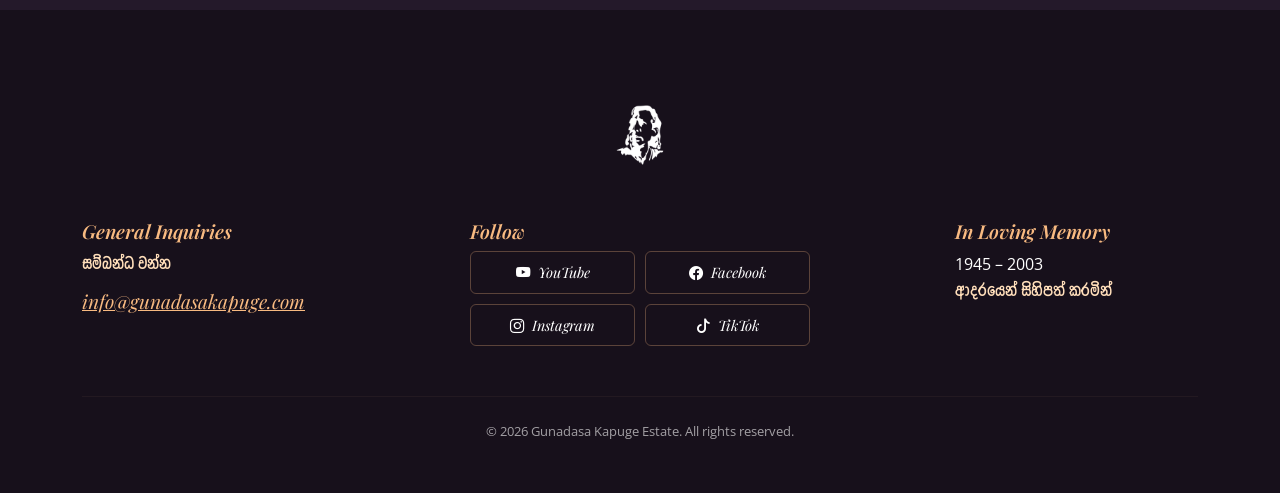
==== commit e332f6de: "Unify Sinhala font weight and family across hero and body text Bump .native to font-weight 600 to ma" ====
--- a/index.html
+++ b/index.html
@@ -59,8 +59,8 @@
       <p class="eyebrow hero-anim">1945 &ndash; 2003</p>
       <h1 class="display-2 hero-anim">Gunadasa Kapuge</h1>
       <p class="hero-native hero-anim">ගුණදාස කපුගේ</p>
-      <p class="hero-tagline hero-anim">The Poet of Sri Lankan Song &mdash; ගීතයේ දාර්ශනිකයා</p>
-      <p class="hero-desc mx-auto hero-anim">A legendary Sri Lankan singer, composer, and music director whose philosophical lyrics and soulful voice defined a generation. සිංහල සංගීතයට දාර්ශනික මානයක් එක් කළ ගායක, ගීත රචක, සංගීත අධ්‍යක්ෂවරයෙකි.</p>
+      <p class="hero-tagline hero-anim">The Poet of Sri Lankan Song &mdash; <span class="native">ගීතයේ දාර්ශනිකයා</span></p>
+      <p class="hero-desc mx-auto hero-anim">A legendary Sri Lankan singer, composer, and music director whose philosophical lyrics and soulful voice defined a generation. <span class="native">සිංහල සංගීතයට දාර්ශනික මානයක් එක් කළ ගායක, ගීත රචක, සංගීත අධ්‍යක්ෂවරයෙකි.</span></p>
       <div class="d-flex justify-content-center gap-3 flex-wrap hero-anim">
         <a class="btn btn-cream btn-lg" href="#listen">Listen Now</a>
         <a class="btn btn-outline-cream btn-lg" href="#discography">Explore His Legacy</a>
--- a/style.css
+++ b/style.css
@@ -91,6 +91,7 @@
   font-size: 0.96em;
   font-family: var(--font-sinhala);
   font-style: normal;
+  font-weight: 600;
 }
 
 /* SCROLL REVEAL */
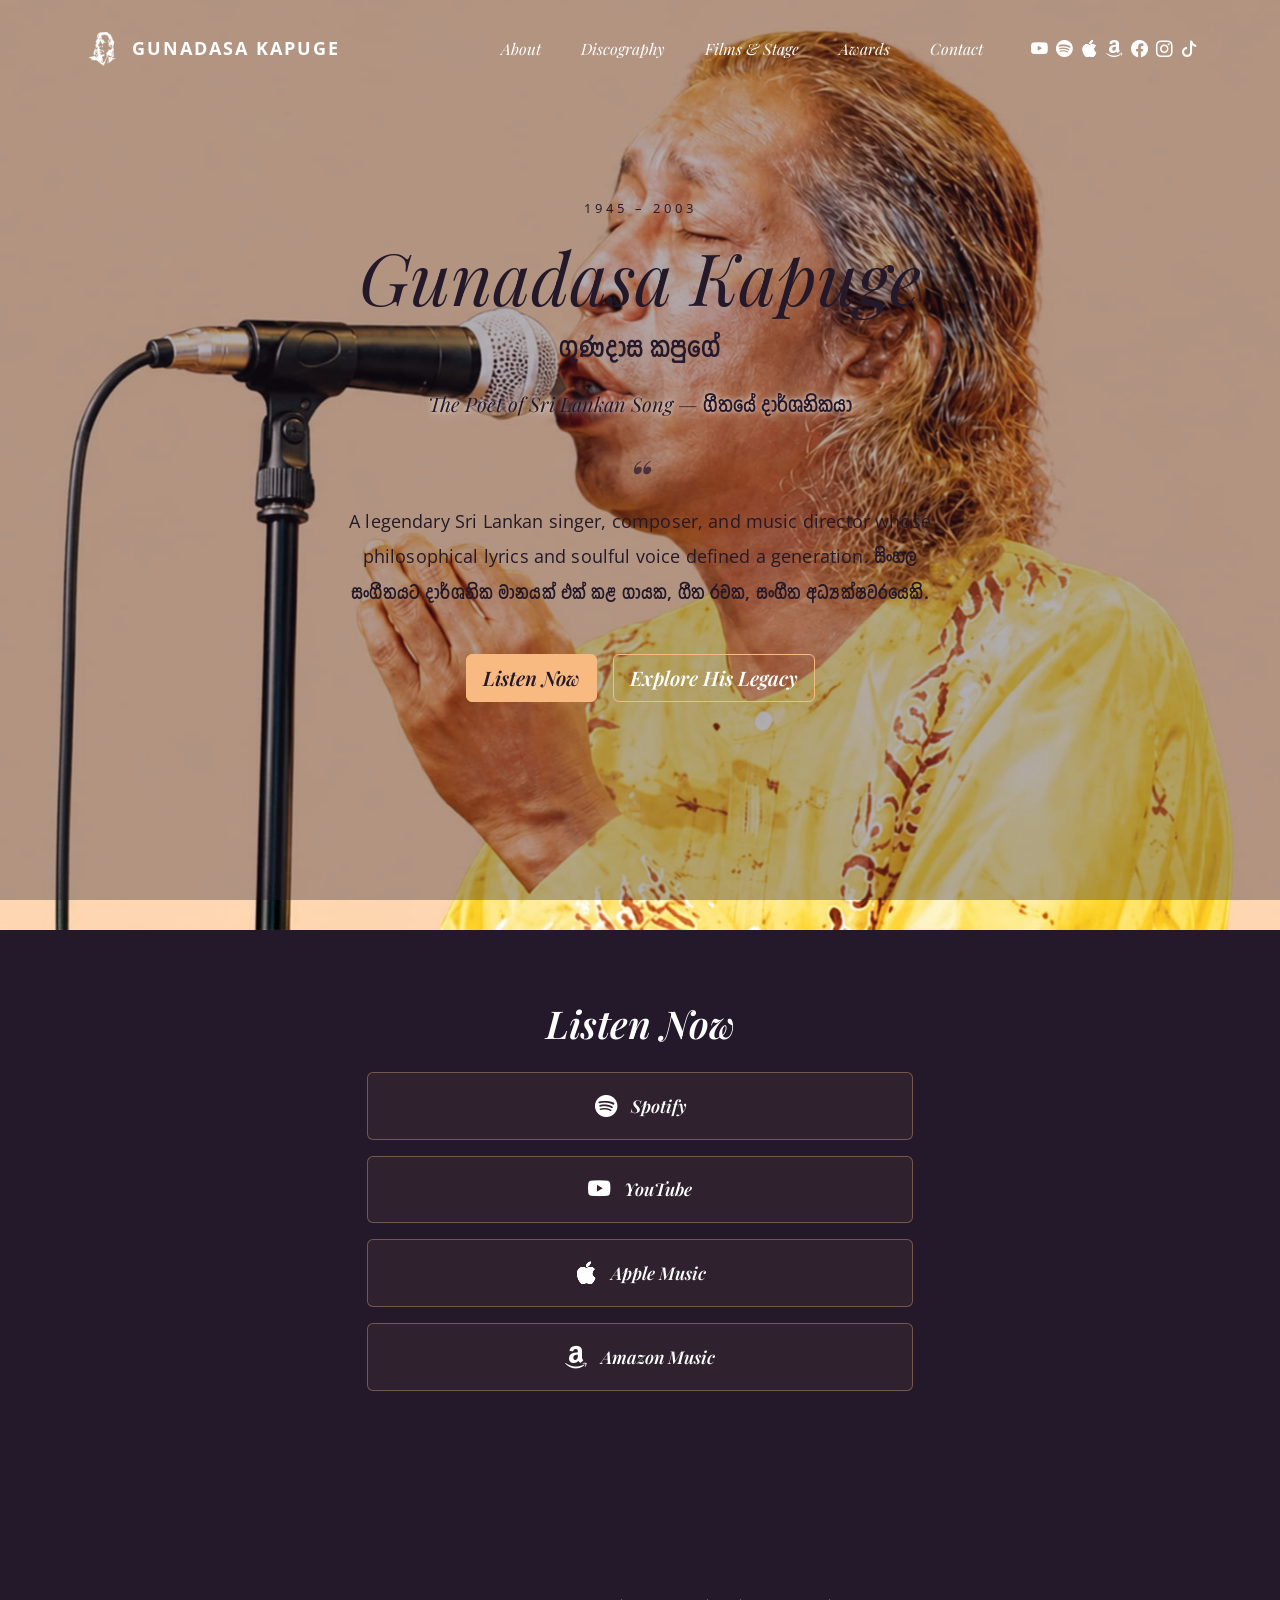
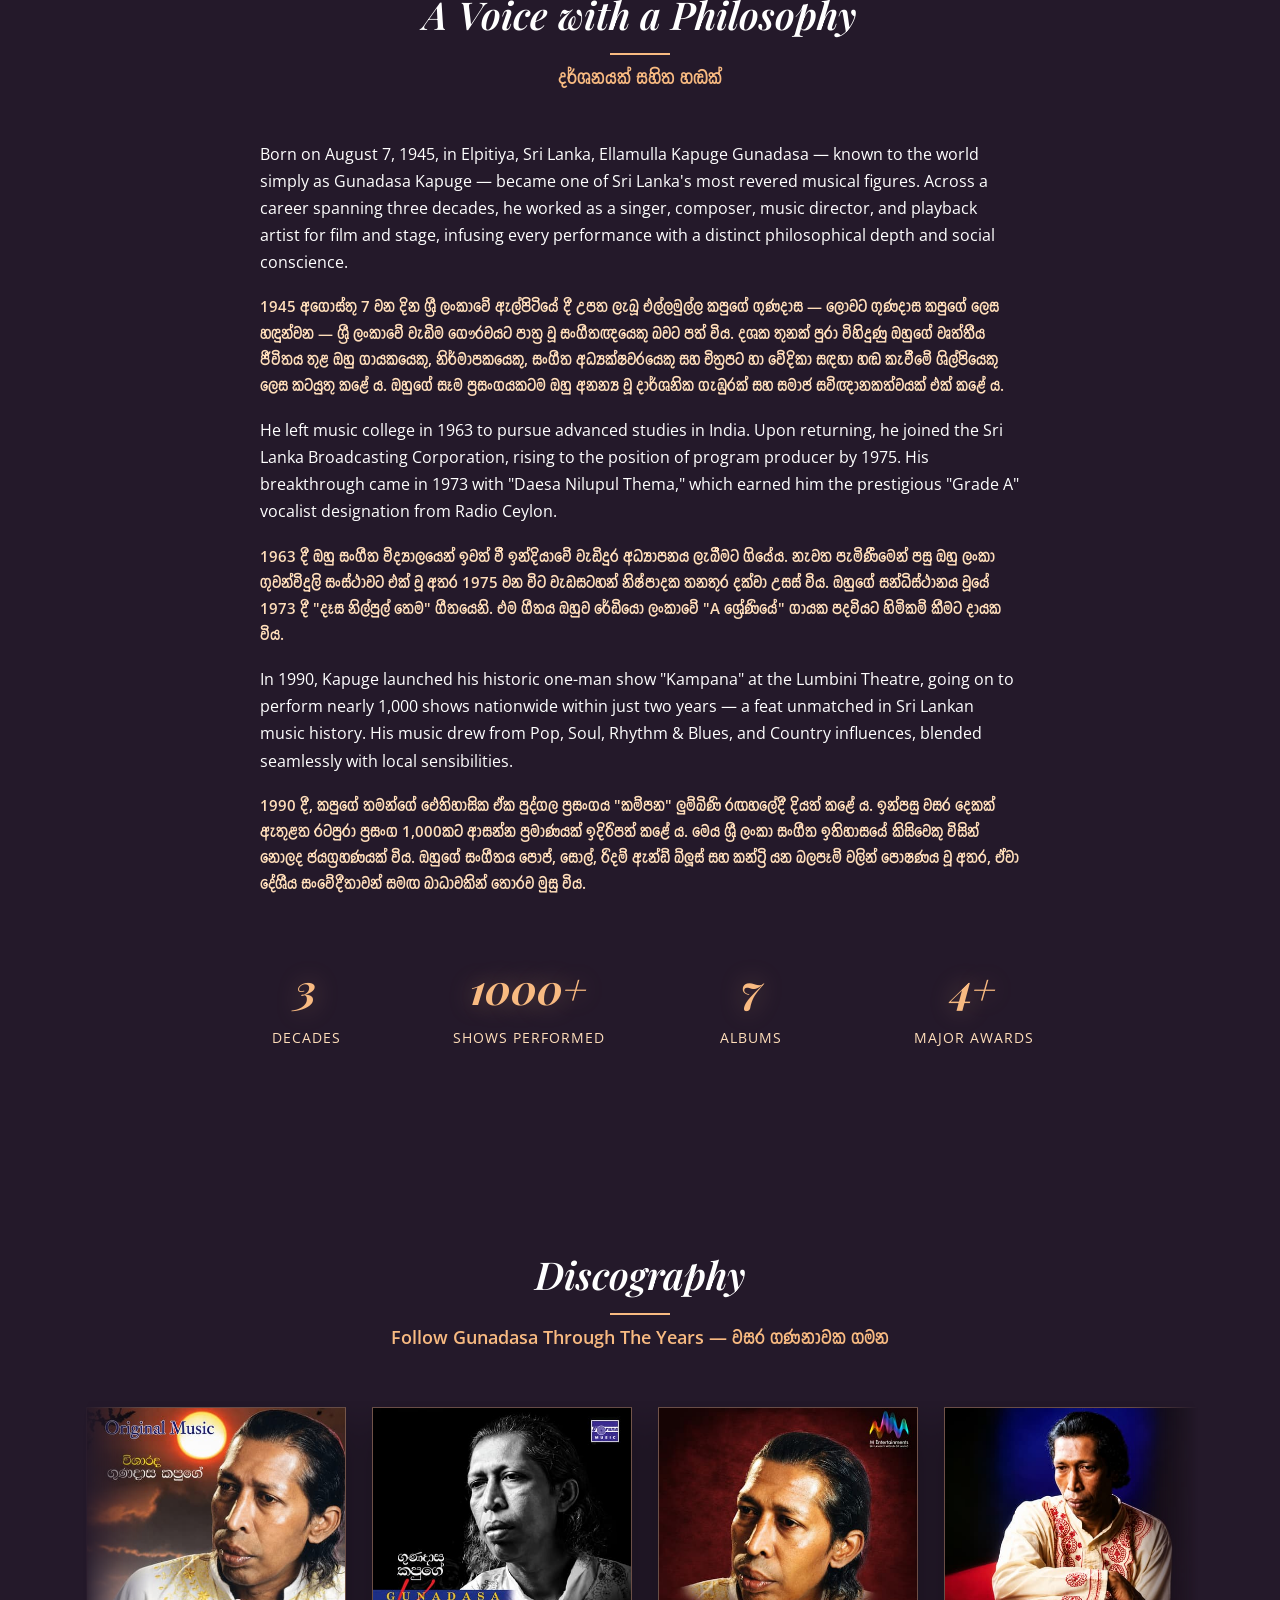
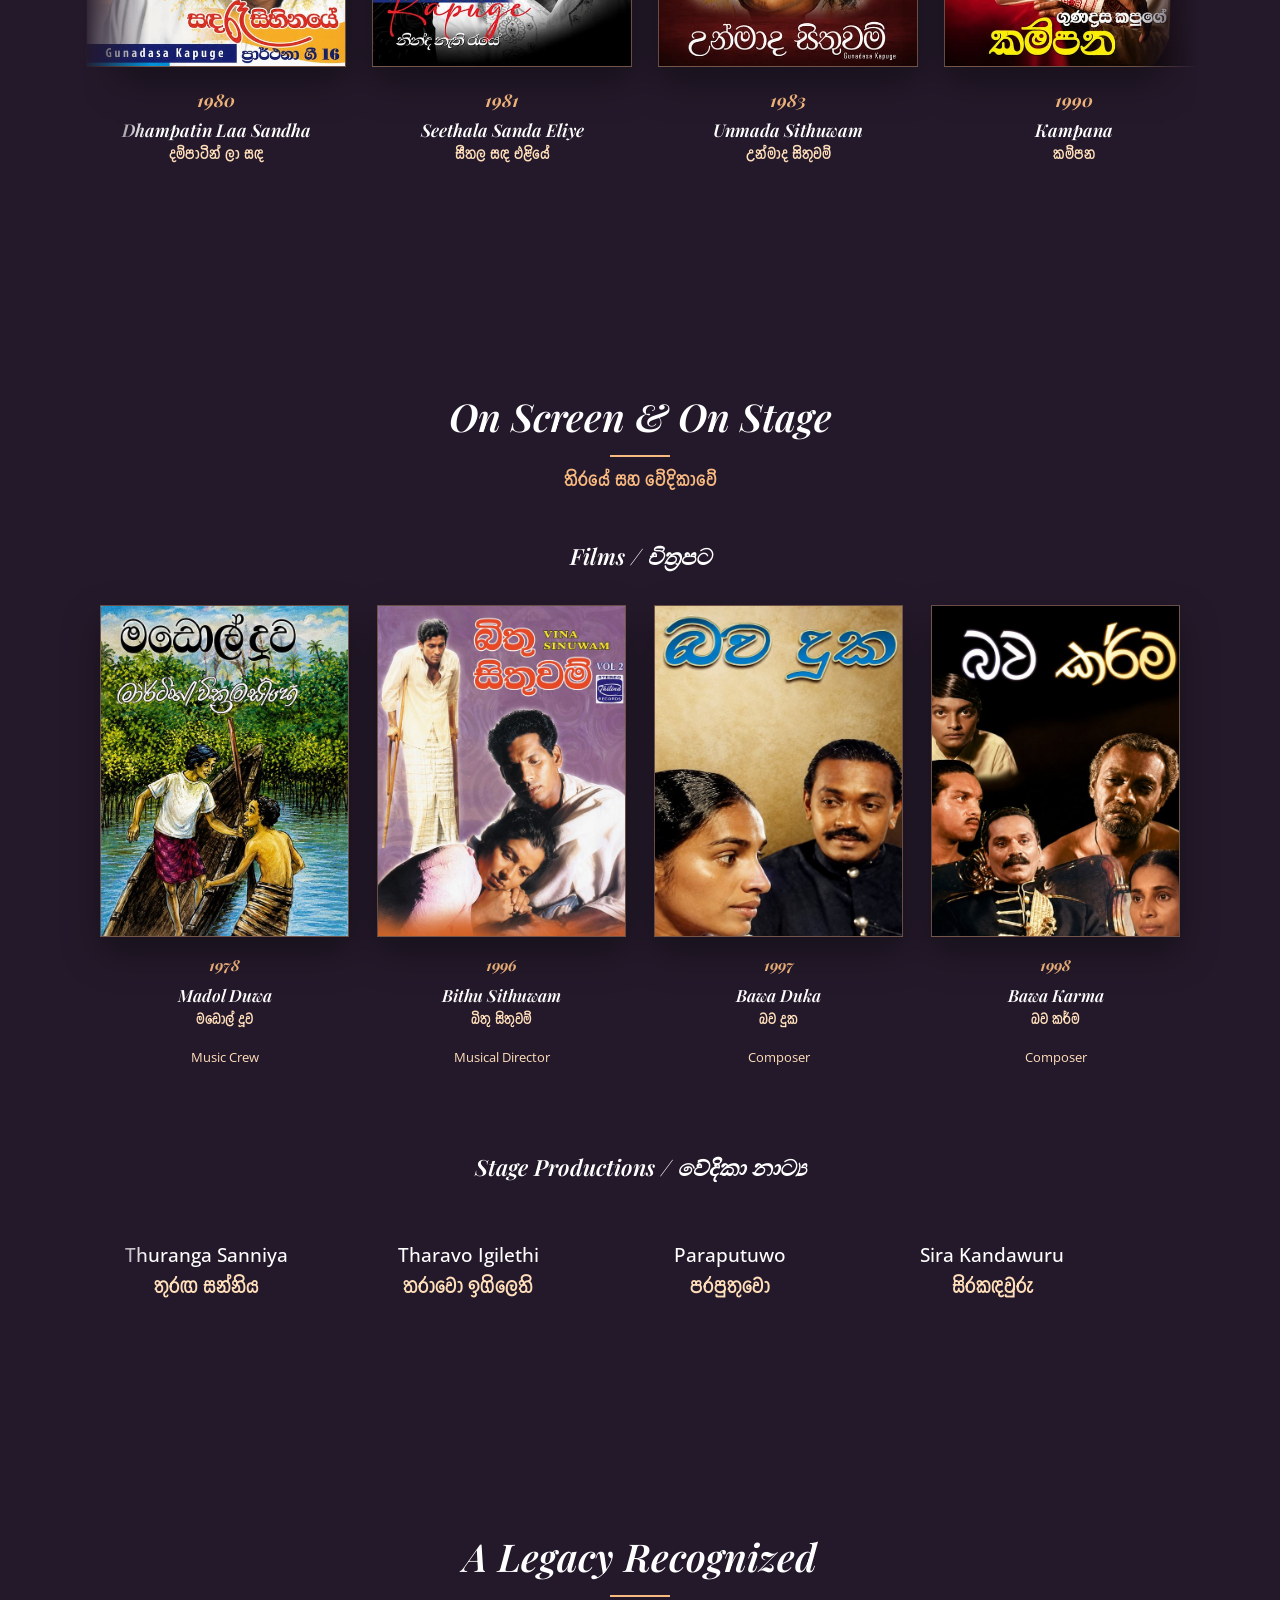
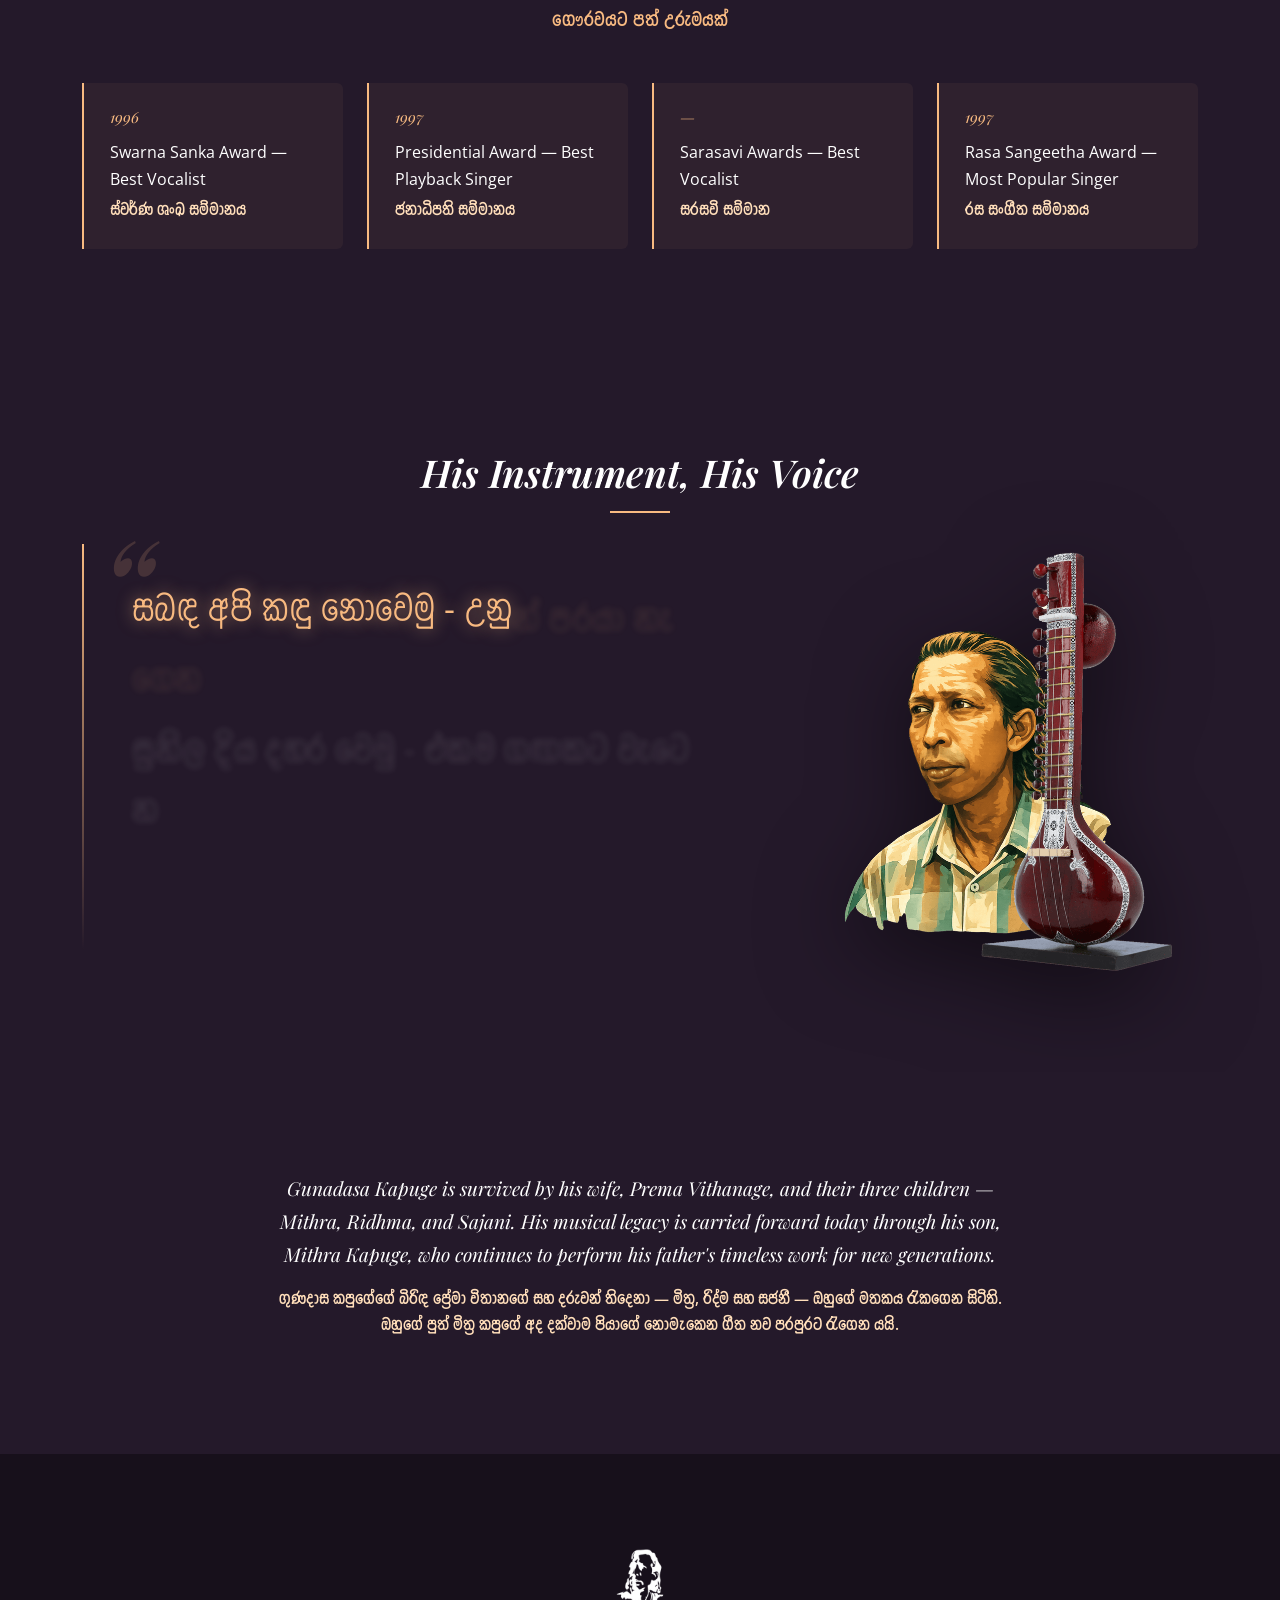
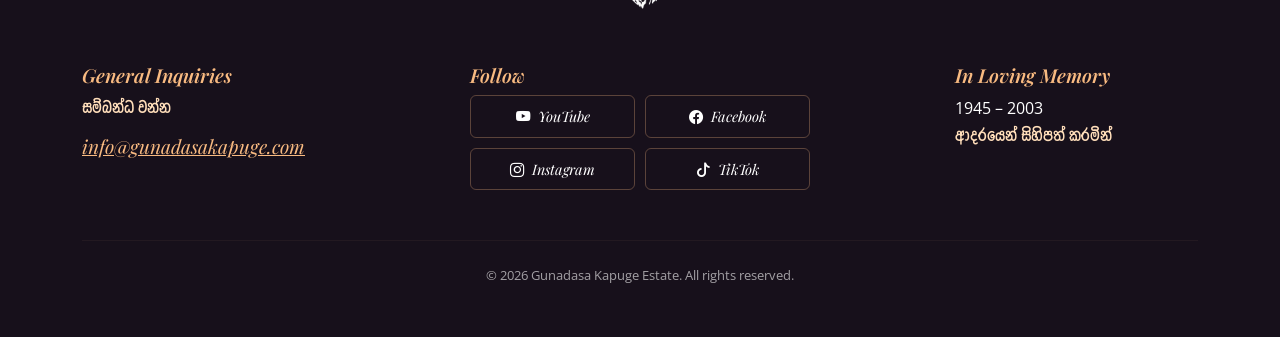
==== commit b7e156f3: "Polish hero contrast, simplify lyric quote, and apply reviewer feedback Darken hero text for better " ====
--- a/index.html
+++ b/index.html
@@ -72,7 +72,6 @@
   <section id="listen" class="section section-panel">
     <div class="container text-center">
       <h2>Listen Now</h2>
-      <p class="section-sub reveal">දැන් අසන්න</p>
       <div class="row justify-content-center">
         <div class="col-md-6">
           <div class="d-grid gap-3">
@@ -315,23 +314,17 @@
 
   <!-- ARTISTRY -->
   <section id="artistry" class="section artistry-section">
-    <div class="artistry-signature"></div>
     <div class="container">
       <h2 class="text-center reveal">His Instrument, His Voice</h2>
-      <p class="section-sub reveal">ශිල්පය හා හඬ</p>
 
       <div class="row align-items-center g-4">
         <div class="col-lg-7 reveal">
           <blockquote class="lyric-quote">
             <div class="lyric-stanza">
-              <p>සබඳ අපි කඳු නොවෙමු</p>
-              <p>උනුන් පරයා නැගෙන</p>
-            </div>
-            <div class="lyric-stanza">
-              <p>සුනිල දිය දහර වෙමු</p>
-              <p>එකම ගඟකට වැටෙන</p>
-            </div>
-            <cite>&mdash; Gunadasa Kapuge</cite>
+              <p>සබඳ අපි කඳු නොවෙමු - උනුන් පරයා නැගෙන</p>
+              <p>සුනිල දිය දහර වෙමු - එකම ගඟකට වැටෙන</p>
+            </div>
+            <img src="signature.png" alt="Gunadasa Kapuge signature" class="lyric-signature">
           </blockquote>
         </div>
         <div class="col-lg-5 d-flex justify-content-center justify-content-lg-start reveal">
--- a/style.css
+++ b/style.css
@@ -217,18 +217,18 @@
   letter-spacing: 4px;
   text-transform: uppercase;
   font-size: 0.8rem;
-  color: #FFFFFF;
+  color: var(--color-dark);
   margin-bottom: 14px;
 }
 
-.hero h1 { margin-bottom: 6px; color: var(--color-cream-dark); }
+.hero h1 { margin-bottom: 6px; color: var(--color-dark); }
 
 .hero-native {
   font-family: var(--font-sinhala);
   font-style: normal;
   font-weight: 600;
   font-size: 1.6rem;
-  color: #FFFFFF;
+  color: var(--color-dark);
   margin: 0 0 18px;
 }
 
@@ -236,14 +236,15 @@
   font-family: var(--font-display);
   font-style: italic;
   font-size: 1.25rem;
-  color: #FFFFFF;
+  color: var(--color-dark);
   margin-bottom: 22px;
+  text-shadow: 0 0 14px rgba(255, 255, 255, 0.55), 0 0 4px rgba(255, 255, 255, 0.7);
 }
 
 .hero-desc {
   position: relative;
   max-width: 620px;
-  color: var(--color-cream-dark);
+  color: var(--color-dark);
   font-size: 1.14rem;
   line-height: 1.95;
   letter-spacing: 0.15px;
@@ -252,6 +253,11 @@
   padding-top: 8px;
 }
 
+.hero-tagline .native,
+.hero-desc .native {
+  color: var(--color-dark);
+}
+
 .hero-desc::before {
   content: "\201C";
   display: block;
@@ -260,7 +266,7 @@
   font-weight: 700;
   font-size: 3rem;
   line-height: 1;
-  color: #FFFFFF;
+  color: var(--color-dark);
   opacity: 0.7;
   margin-bottom: 4px;
 }
@@ -698,21 +704,19 @@
   text-shadow: 0 0 16px rgba(248, 186, 129, 0.65);
 }
 
-.lyric-quote cite {
+.lyric-signature {
   display: block;
   margin-top: 36px;
   padding-top: 20px;
   border-top: 1px solid rgba(248, 186, 129, 0.25);
-  font-family: var(--font-display);
-  font-style: italic;
-  font-size: 1.15rem;
-  letter-spacing: 0.5px;
-  color: var(--color-text-muted);
+  height: 60px;
+  width: auto;
   opacity: 0;
+  filter: brightness(0) invert(1);
   transition: opacity 0.8s ease;
 }
 
-.lyric-quote cite.show { opacity: 1; }
+.lyric-signature.show { opacity: 0.9; }
 
 @media (max-width: 991px) {
   .lyric-quote::before { font-size: 5.5rem; top: -22px; }
